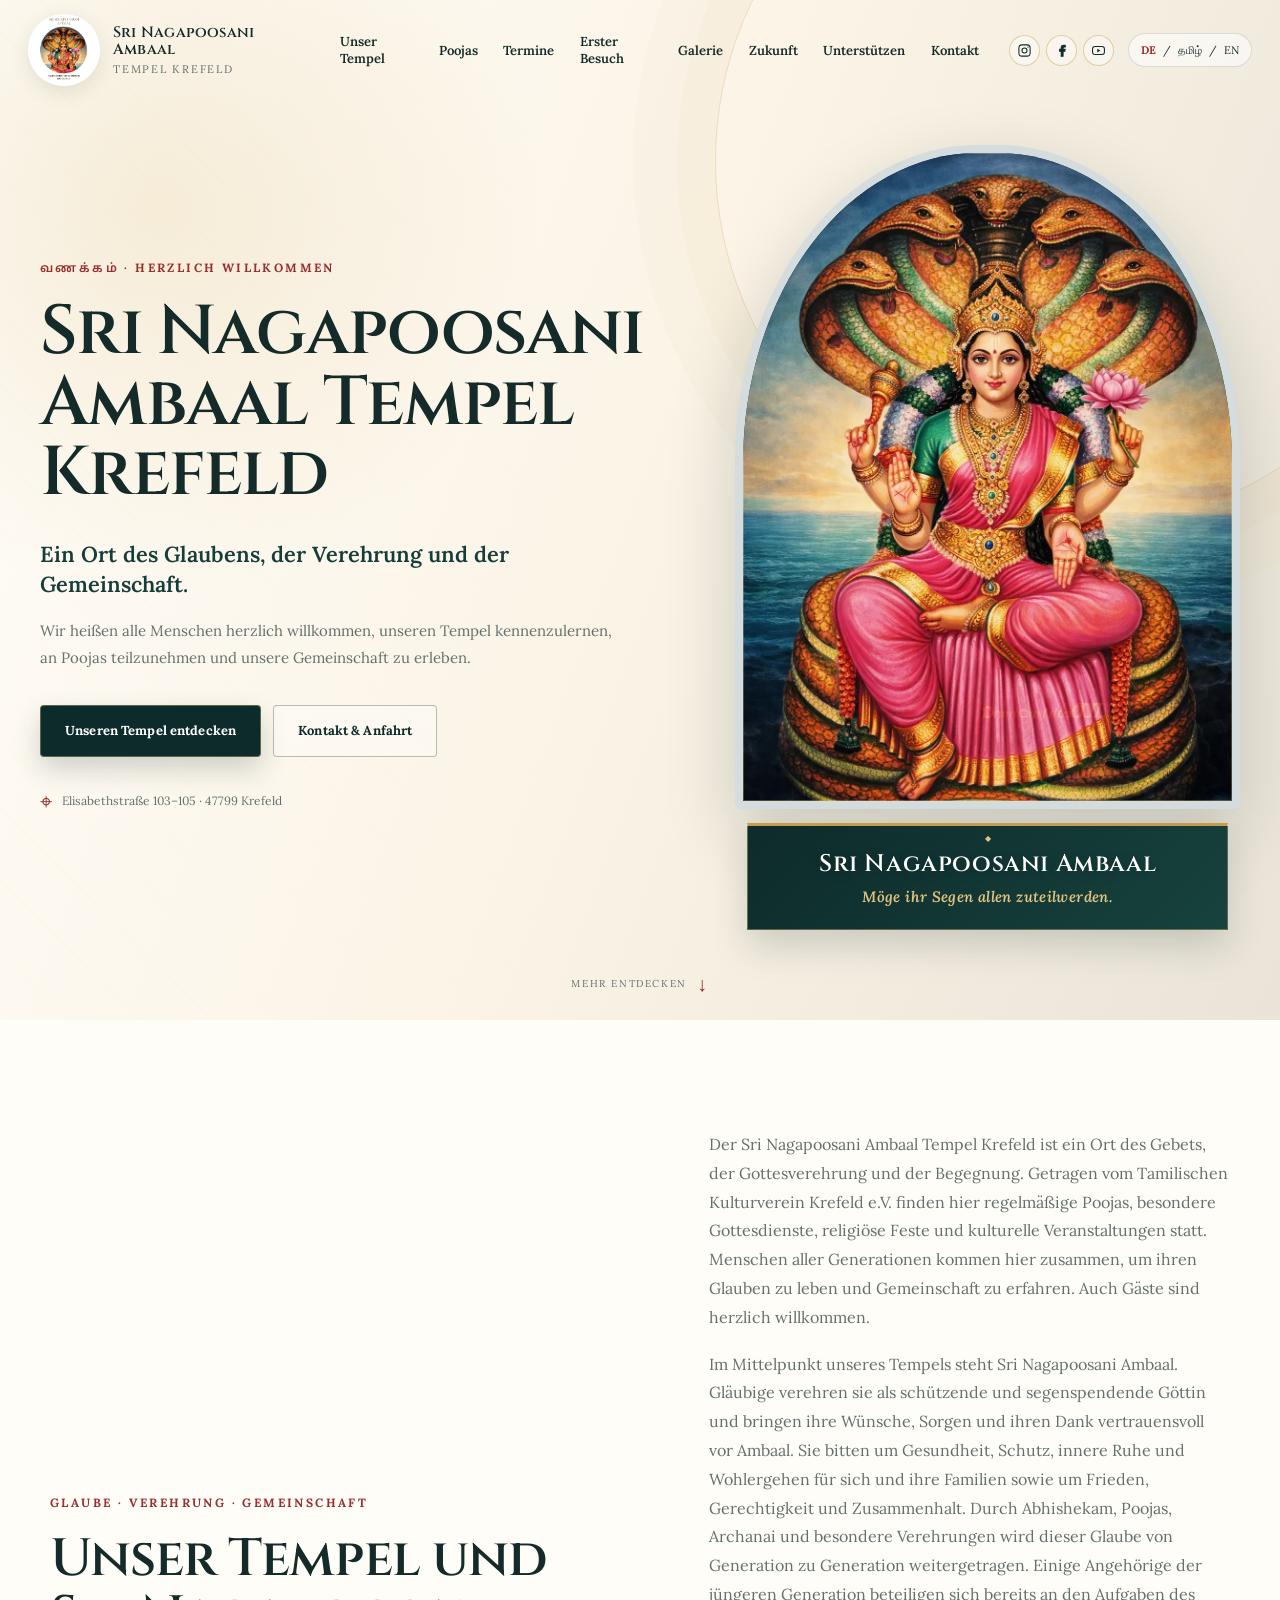
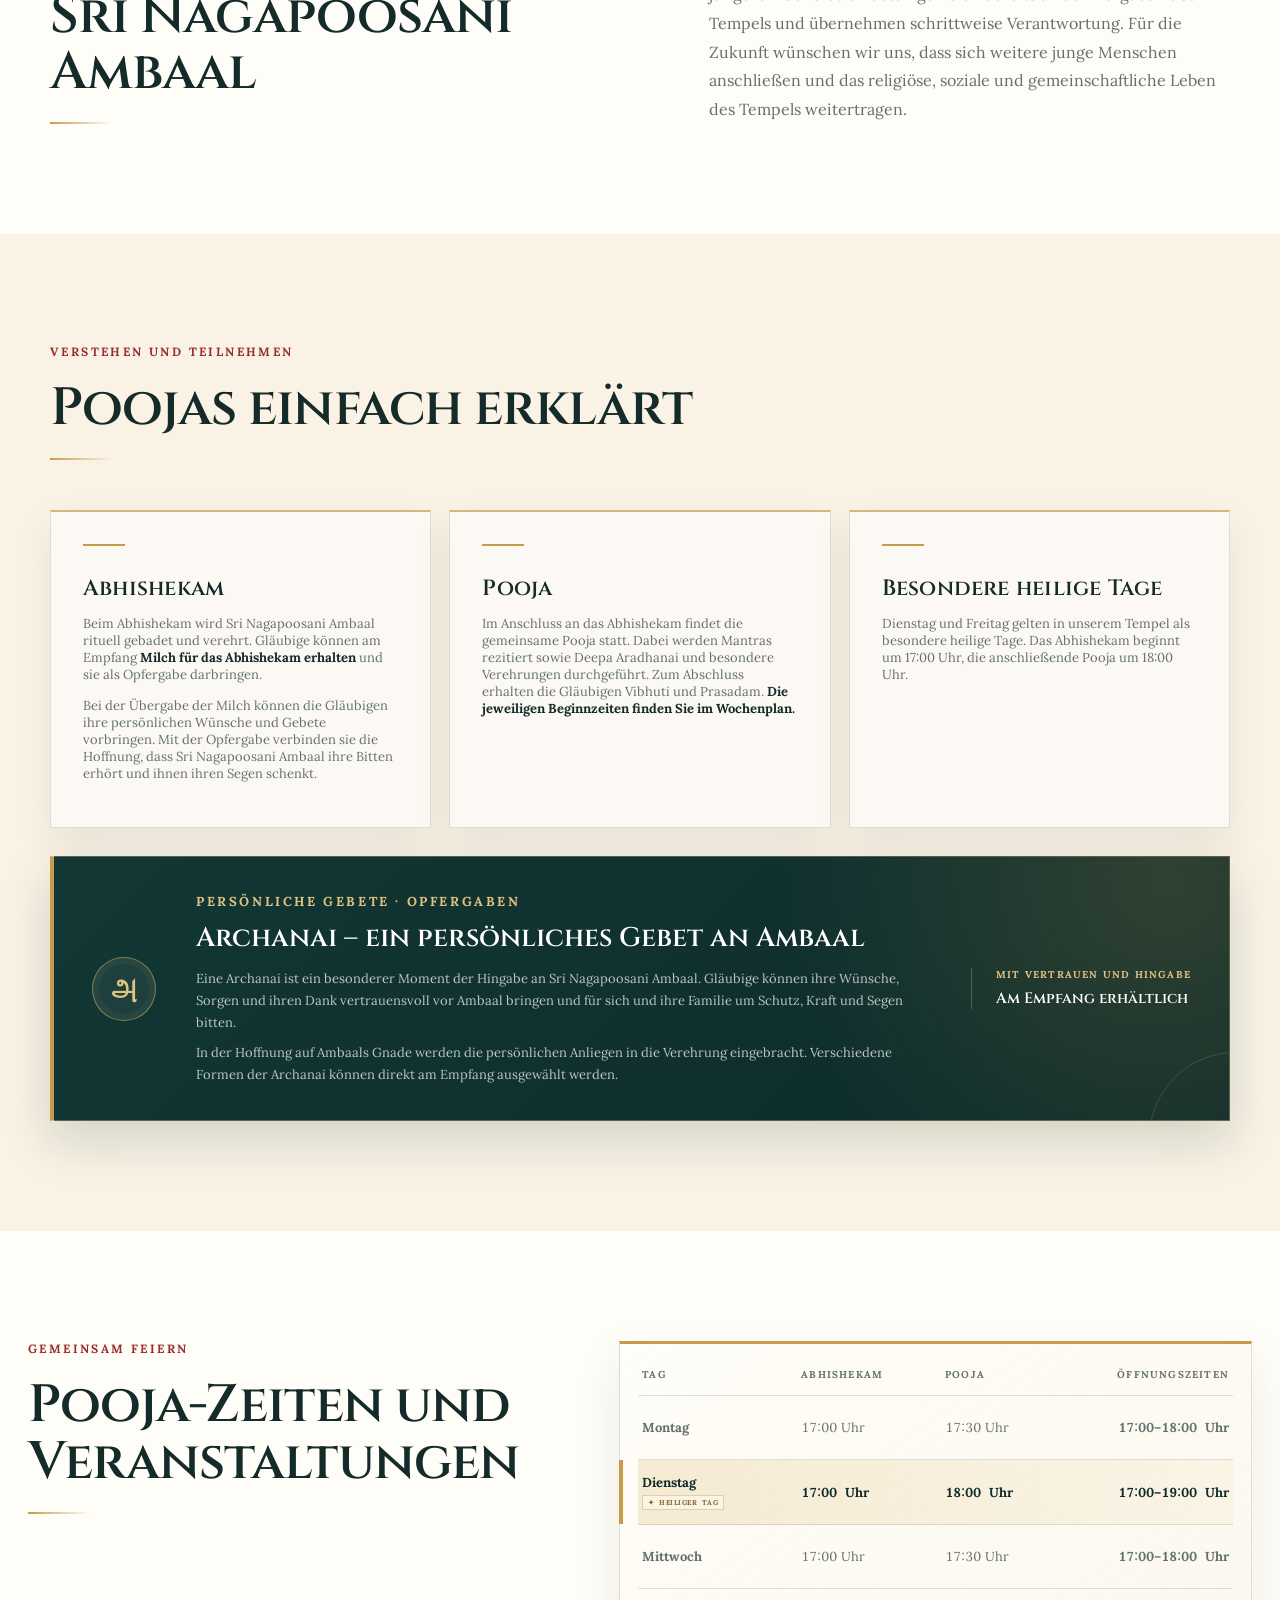
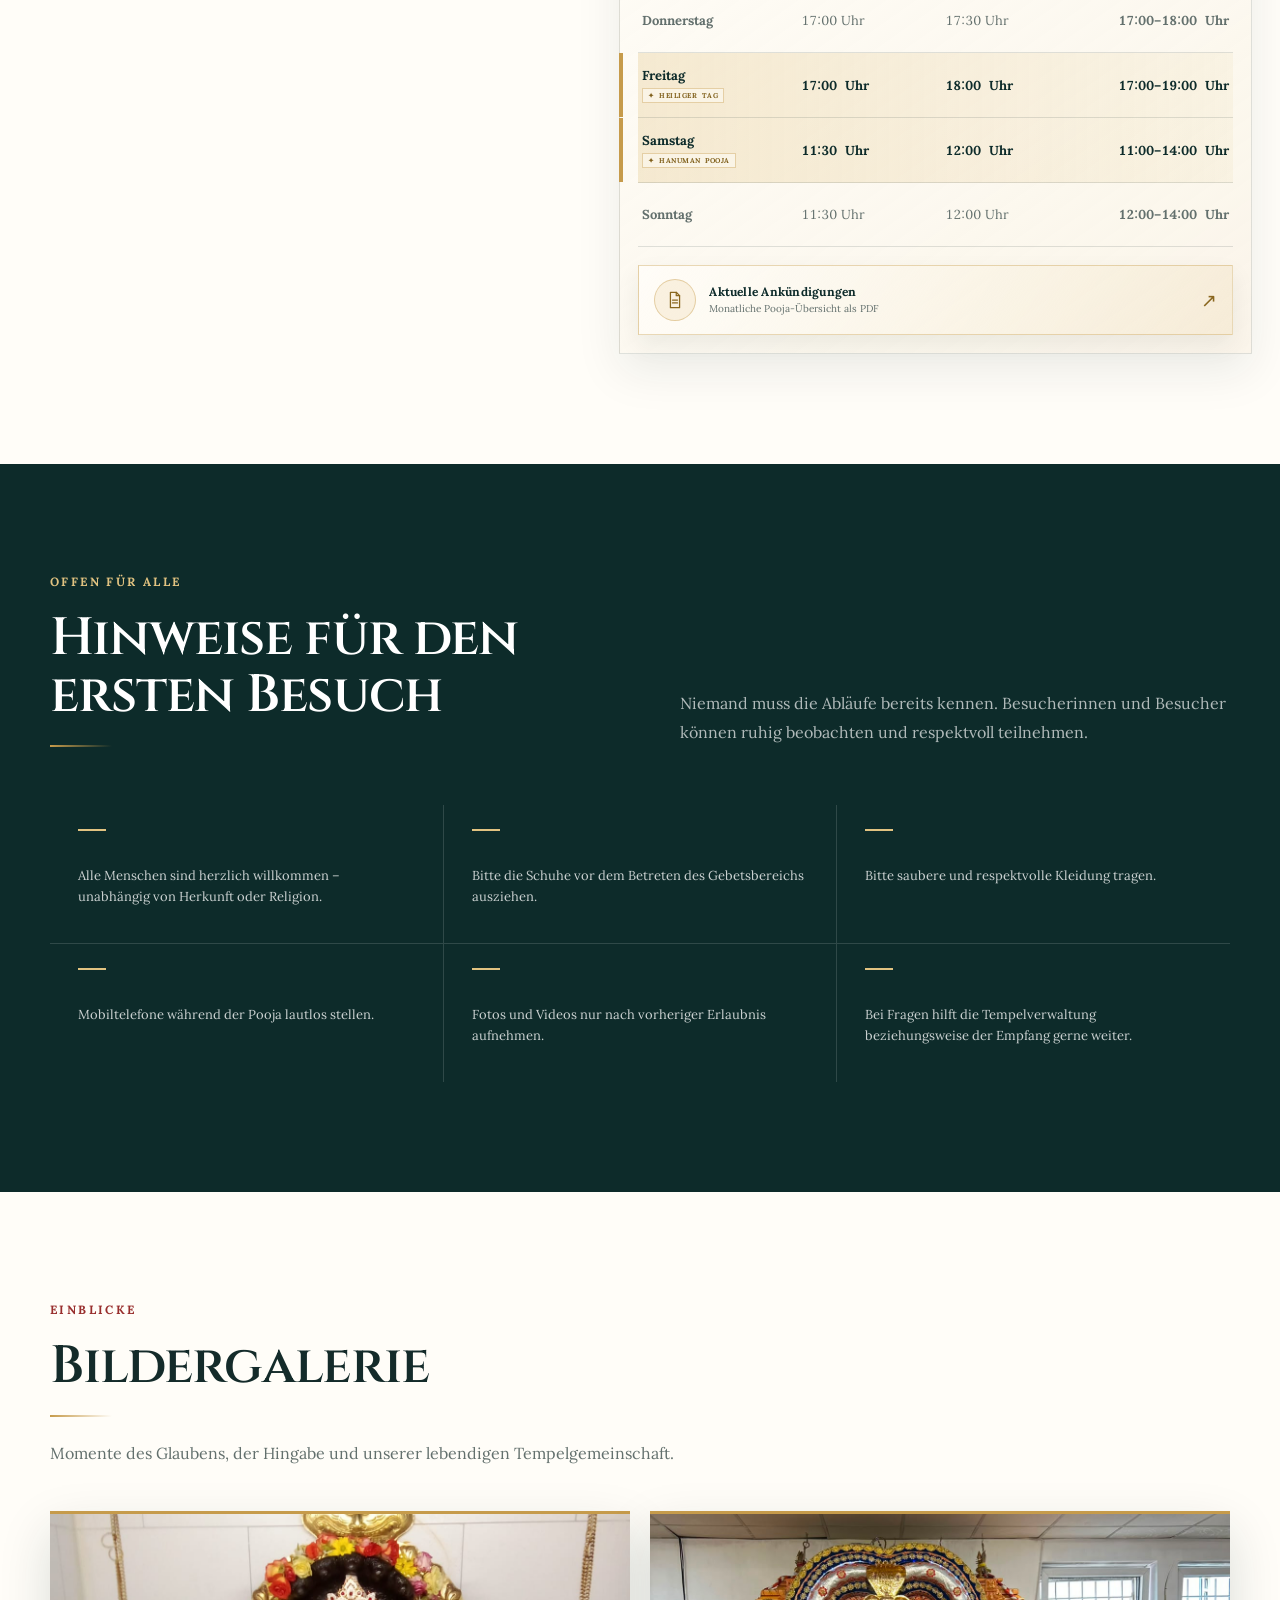
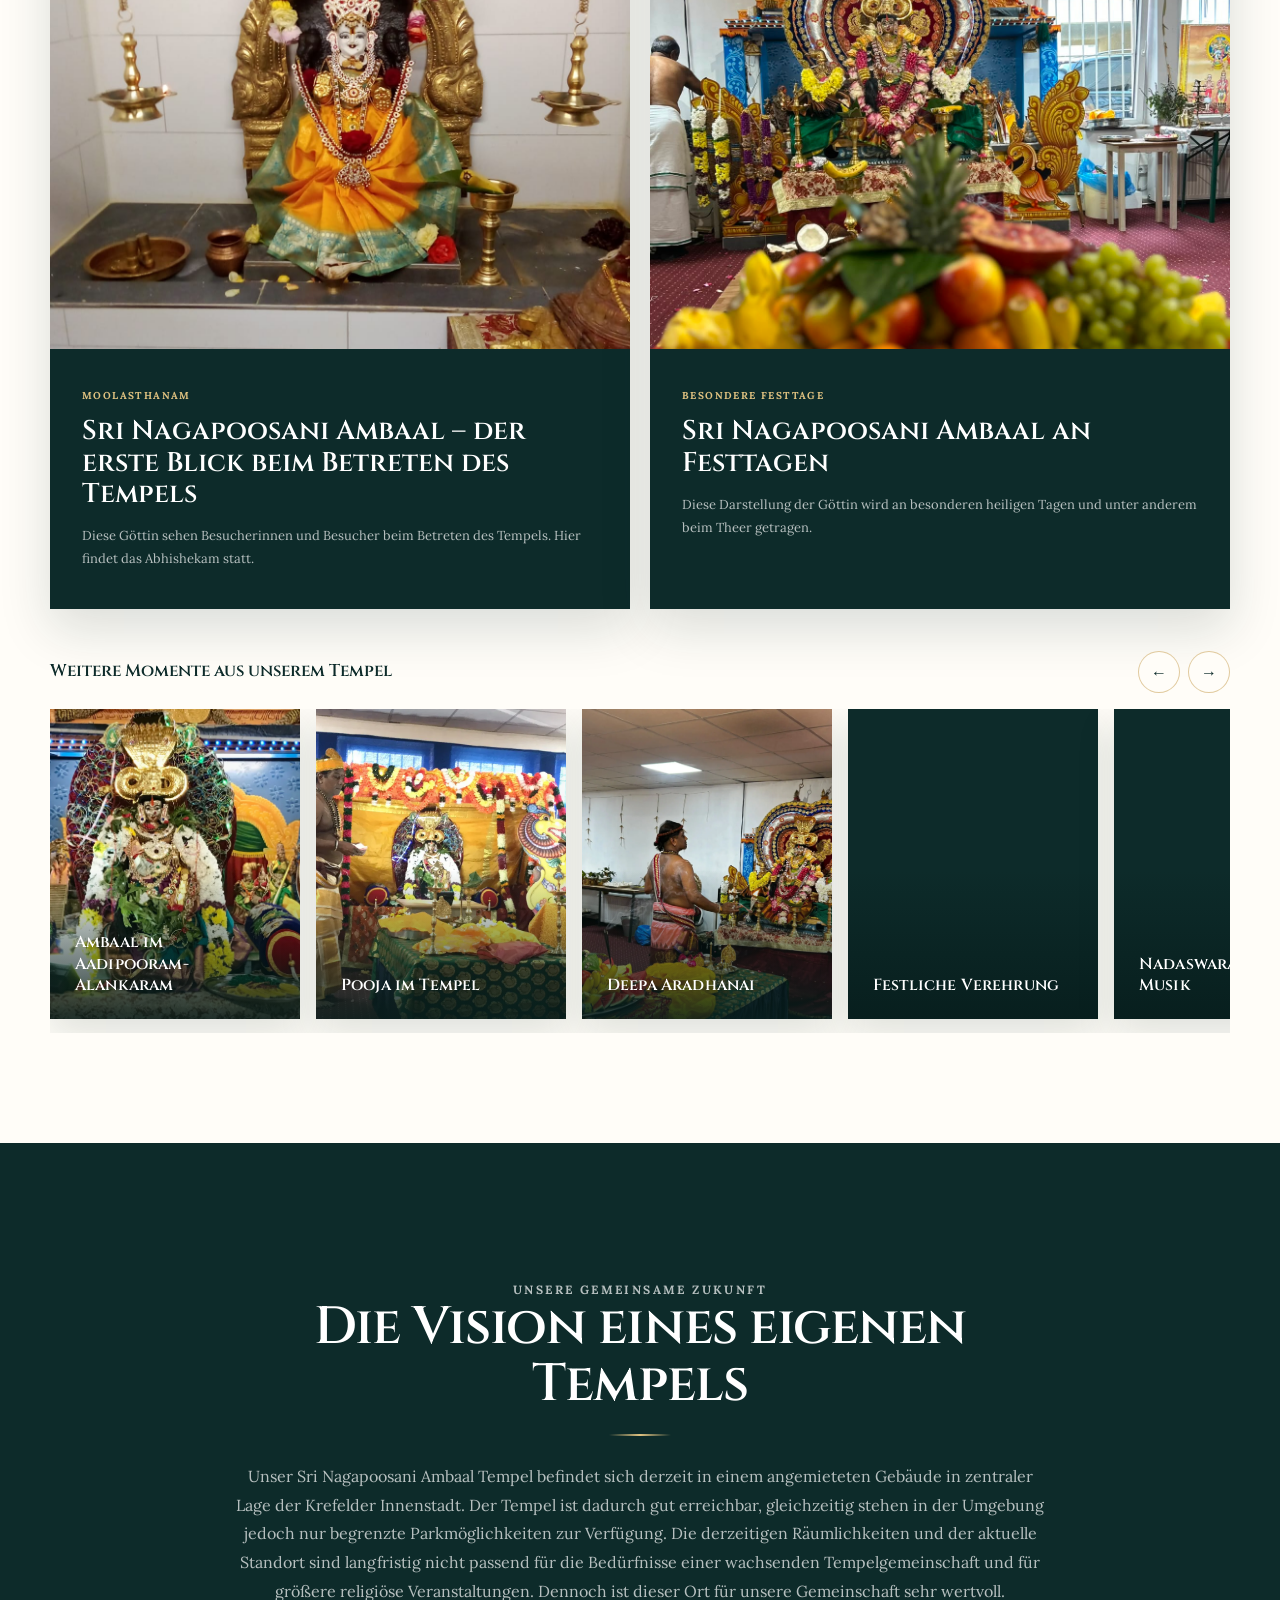
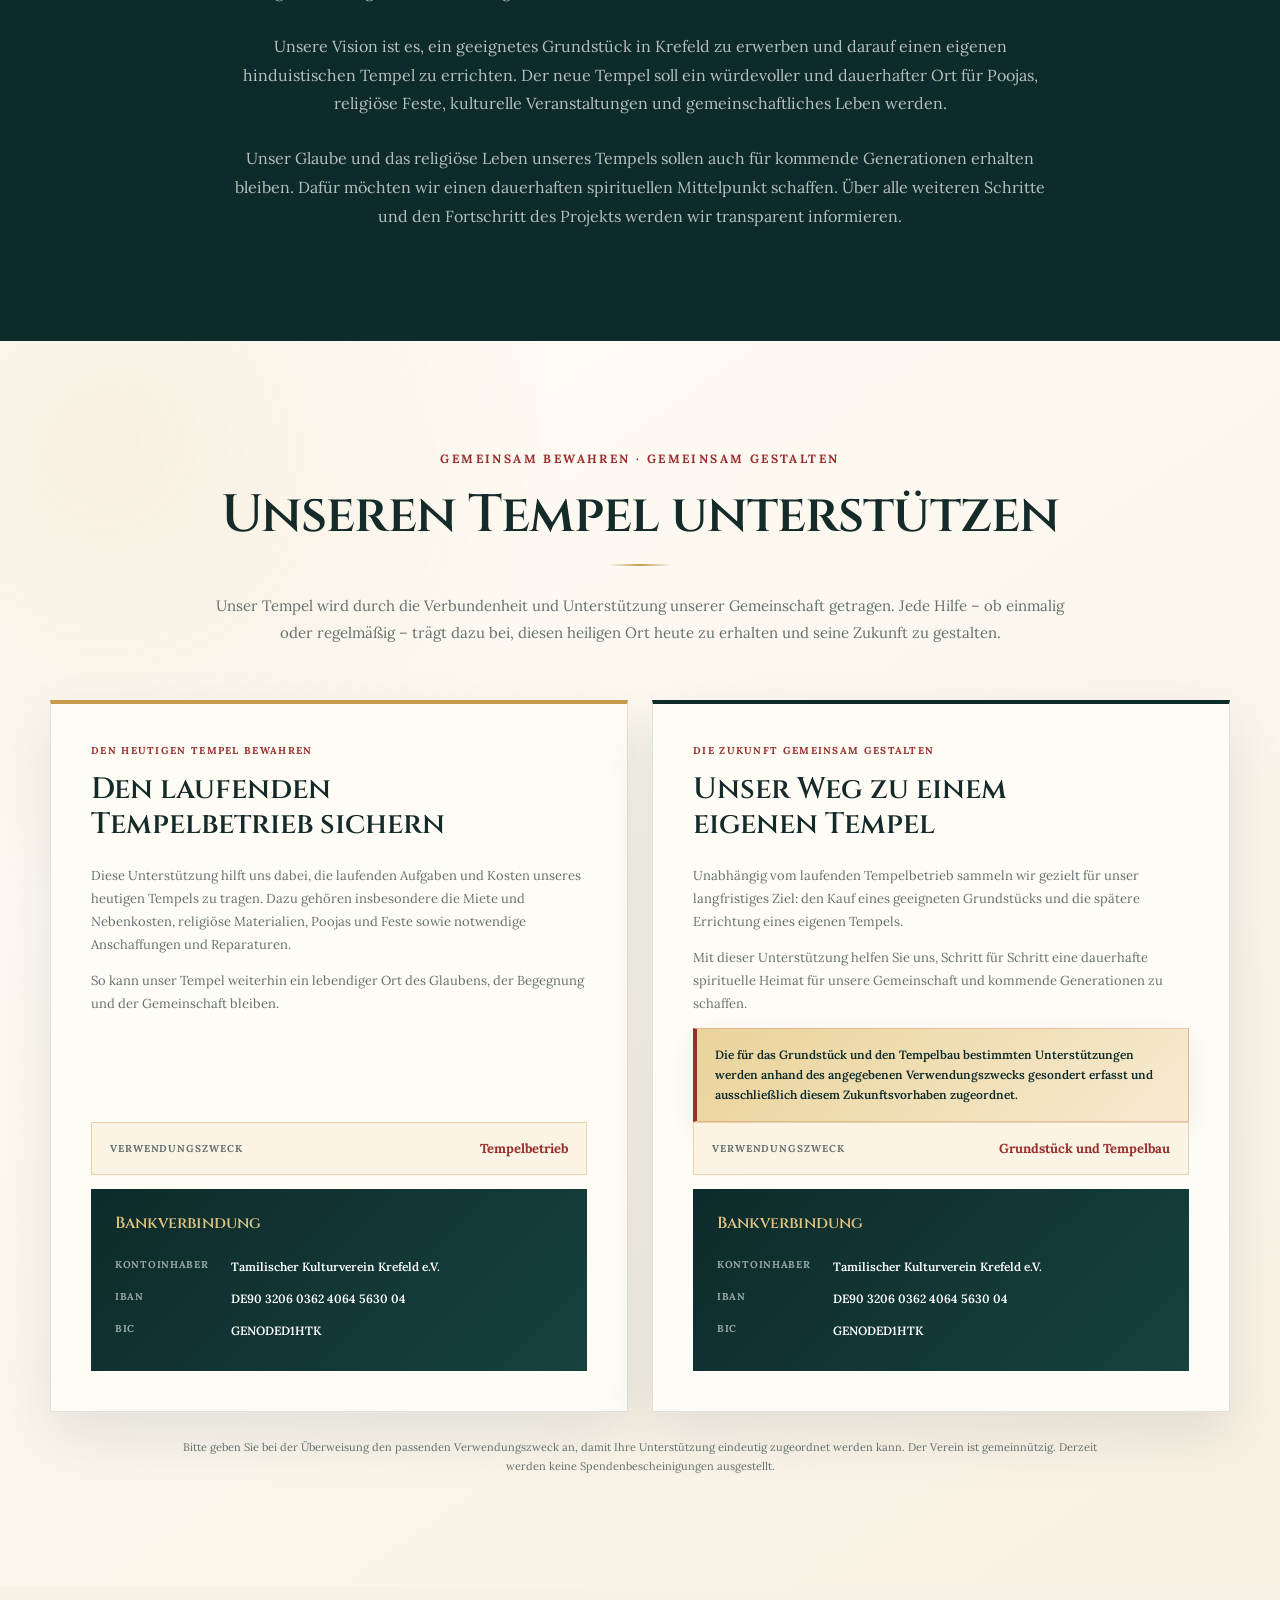
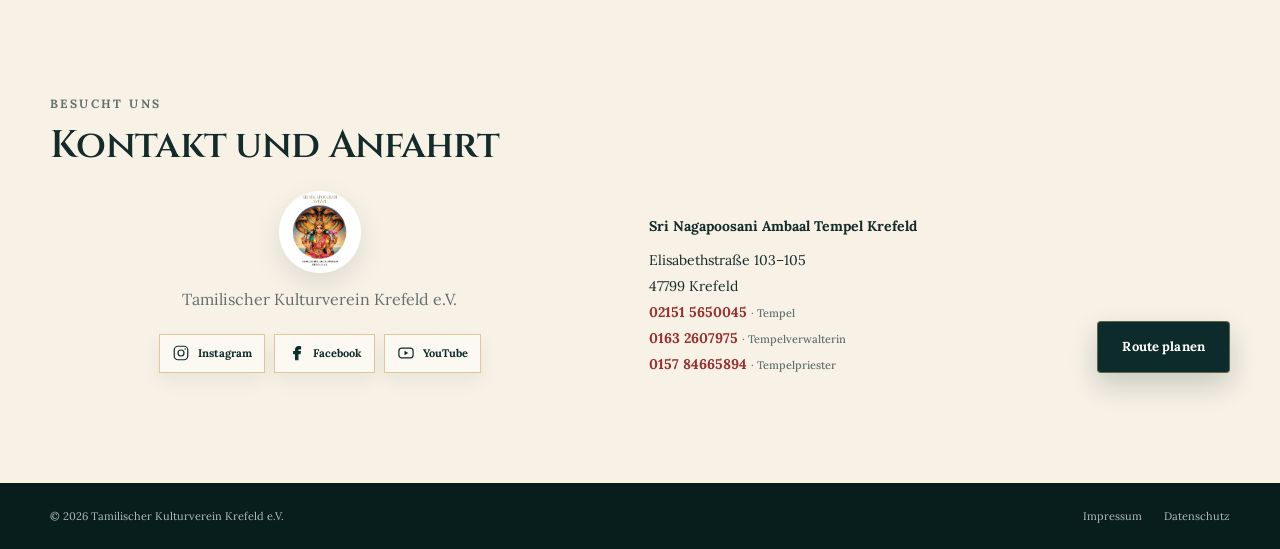
==== index.html @ b8692fda "Script-Version für Abschlussstand aktualisieren" ====
<!doctype html>
<html lang="de">
  <head>
    <meta charset="UTF-8" />
    <meta name="viewport" content="width=device-width, initial-scale=1.0" />
    <meta name="description" content="Sri Nagapoosani Ambaal Tempel Krefeld – ein Ort des Glaubens, der Verehrung und der Gemeinschaft." />
    <meta name="theme-color" content="#102f2e" />
    <title>Sri Nagapoosani Ambaal Tempel Krefeld</title>
    <meta name="robots" content="index, follow, max-image-preview:large" />
    <link rel="canonical" href="https://nagapoosani-kovil-krefeld.github.io/" />
    <meta property="og:type" content="website" />
    <meta property="og:site_name" content="Sri Nagapoosani Ambaal Tempel Krefeld" />
    <meta property="og:title" content="Sri Nagapoosani Ambaal Tempel Krefeld" />
    <meta property="og:description" content="Sri Nagapoosani Ambaal Tempel Krefeld – ein Ort des Glaubens, der Verehrung und der Gemeinschaft." />
    <meta property="og:url" content="https://nagapoosani-kovil-krefeld.github.io/" />
    <meta property="og:image" content="https://nagapoosani-kovil-krefeld.github.io/assets/sri-nagapoosani-ambaal.webp" />
    <meta property="og:image:alt" content="Sri Nagapoosani Ambaal im Tempel Krefeld" />
    <meta property="og:locale" content="de_DE" />
    <meta property="og:locale:alternate" content="ta_LK" />
    <meta property="og:locale:alternate" content="en_GB" />
    <meta name="twitter:card" content="summary_large_image" />
    <meta name="twitter:title" content="Sri Nagapoosani Ambaal Tempel Krefeld" />
    <meta name="twitter:description" content="Ein Ort des Glaubens, der Verehrung und der Gemeinschaft in Krefeld." />
    <meta name="twitter:image" content="https://nagapoosani-kovil-krefeld.github.io/assets/sri-nagapoosani-ambaal.webp" />
    <script type="application/ld+json">
    {
      "@context": "https://schema.org",
      "@type": "HinduTemple",
      "name": "Sri Nagapoosani Ambaal Tempel Krefeld",
      "url": "https://nagapoosani-kovil-krefeld.github.io/",
      "image": "https://nagapoosani-kovil-krefeld.github.io/assets/sri-nagapoosani-ambaal.webp",
      "telephone": "+49 2151 5650045",
      "address": {
        "@type": "PostalAddress",
        "streetAddress": "Elisabethstraße 103–105",
        "postalCode": "47799",
        "addressLocality": "Krefeld",
        "addressCountry": "DE"
      },
      "sameAs": [
        "https://www.instagram.com/srinagapoosaniambaal_krefeld/",
        "https://www.facebook.com/tempelkrefeld/",
        "https://www.youtube.com/@SriNagapoosaniAmmanTempelKrefe"
      ],
      "parentOrganization": {
        "@type": "Organization",
        "name": "Tamilischer Kulturverein Krefeld e.V."
      }
    }
    </script>
    <link rel="stylesheet" href="styles.css?v=20260821-8" />
    <script src="script.js?v=20260822-1" defer></script>
    <style>
      .schedule-lang { display: none; }
      html:not([data-language]) .schedule-lang-de,
      html[data-language="de"] .schedule-lang-de,
      html[data-language="ta"] .schedule-lang-ta,
      html[data-language="en"] .schedule-lang-en { display: inline; }
      html[lang="ta"] .schedule-row.holy-day:not(.aanjaneyar-day) strong::after { content: "✦ விசேட வழிபாட்டு நாள்"; }
      .schedule-row.holy-day.aanjaneyar-day strong::after { content: "✦ Hanuman Pooja"; }
      html[lang="ta"] .schedule-row.holy-day.aanjaneyar-day strong::after { content: "✦ ஆஞ்சநேயர் பூஜை"; }
      html[lang="en"] .schedule-row.holy-day.aanjaneyar-day strong::after { content: "✦ Hanuman Pooja"; }
    </style>
  </head>
  <body>
    <a class="skip-link" href="#main-content">Zum Inhalt springen</a>

    <header class="site-header" data-header>
      <div class="header-inner">
        <a class="brand" href="#start" aria-label="Zur Startseite">
          <img src="assets/logo.webp" alt="Logo des Sri Nagapoosani Ambaal Tempels Krefeld" />
          <span class="brand-name">
            <strong>Sri Nagapoosani Ambaal</strong>
            <small>Tempel Krefeld</small>
          </span>
        </a>

        <nav class="desktop-nav" aria-label="Hauptnavigation">
          <a href="#kovil">Unser Tempel</a>
          <a href="#poojas">Poojas</a>
          <a href="#termine">Termine</a>
          <a href="#besuch">Erster Besuch</a>
          <a href="#galerie">Galerie</a>
          <a href="#zukunft">Zukunft</a>
          <a href="#unterstuetzen">Unterstützen</a>
          <a href="#kontakt">Kontakt</a>
        </nav>

        <div class="header-actions">
          <nav class="header-socials" aria-label="Soziale Medien im Kopfbereich">
            <a href="https://www.instagram.com/srinagapoosaniambaal_krefeld/" target="_blank" rel="noreferrer" aria-label="Instagram öffnen">
              <svg viewBox="0 0 24 24" aria-hidden="true"><rect x="3" y="3" width="18" height="18" rx="5"></rect><circle cx="12" cy="12" r="4"></circle><circle class="social-dot" cx="17.5" cy="6.5" r="1"></circle></svg>
            </a>
            <a href="https://www.facebook.com/tempelkrefeld/" target="_blank" rel="noreferrer" aria-label="Facebook öffnen">
              <svg viewBox="0 0 24 24" aria-hidden="true"><path d="M14.5 21v-8h2.8l.5-3h-3.3V8.1c0-.9.3-1.6 1.7-1.6H18V3.8c-.8-.1-1.6-.2-2.4-.2-2.5 0-4.1 1.5-4.1 4.3V10H9v3h2.5v8z"></path></svg>
            </a>
            <a href="https://www.youtube.com/@SriNagapoosaniAmmanTempelKrefe" target="_blank" rel="noreferrer" aria-label="YouTube öffnen">
              <svg viewBox="0 0 24 24" aria-hidden="true"><rect x="2.5" y="5.5" width="19" height="13" rx="4"></rect><path class="social-play" d="M10 9l5 3-5 3z"></path></svg>
            </a>
          </nav>
          <div class="language-switcher" aria-label="Sprachauswahl">
            <button class="language active" type="button" aria-pressed="true" data-language="de">DE</button>
            <span aria-hidden="true">/</span>
            <button class="language" type="button" aria-pressed="false" data-language="ta">தமிழ்</button>
            <span aria-hidden="true">/</span>
            <button class="language" type="button" aria-pressed="false" data-language="en">EN</button>
          </div>
          <button class="menu-button" type="button" aria-label="Menü öffnen" aria-expanded="false" aria-controls="mobile-menu" data-menu-button>
            <span></span><span></span><span></span>
          </button>
        </div>
      </div>

      <nav class="mobile-menu" id="mobile-menu" aria-label="Mobile Navigation" data-mobile-menu>
        <a href="#kovil">Unser Tempel</a>
        <a href="#poojas">Poojas</a>
        <a href="#termine">Termine</a>
        <a href="#besuch">Erster Besuch</a>
        <a href="#galerie">Galerie</a>
        <a href="#zukunft">Zukunft</a>
        <a href="#unterstuetzen">Unterstützen</a>
        <a href="#kontakt">Kontakt</a>
        <div class="mobile-social-links" aria-label="Soziale Medien">
          <a href="https://www.instagram.com/srinagapoosaniambaal_krefeld/" target="_blank" rel="noreferrer">Instagram</a>
          <a href="https://www.facebook.com/tempelkrefeld/" target="_blank" rel="noreferrer">Facebook</a>
          <a href="https://www.youtube.com/@SriNagapoosaniAmmanTempelKrefe" target="_blank" rel="noreferrer">YouTube</a>
        </div>
      </nav>
    </header>

    <main id="main-content">
      <section class="hero" id="start">
        <div class="hero-pattern" aria-hidden="true"></div>
        <div class="hero-content">
          <div class="hero-copy">
            <p class="eyebrow">வணக்கம் · Herzlich willkommen</p>
            <h1>Sri Nagapoosani Ambaal Tempel Krefeld</h1>
            <p class="hero-lead">Ein Ort des Glaubens, der Verehrung und der Gemeinschaft.</p>
            <p class="hero-detail">Wir heißen alle Menschen herzlich willkommen, unseren Tempel kennenzulernen, an Poojas teilzunehmen und unsere Gemeinschaft zu erleben.</p>
            <div class="hero-buttons">
              <a class="button button-primary" href="#kovil">Unseren Tempel entdecken</a>
              <a class="button button-secondary" href="#kontakt">Kontakt &amp; Anfahrt</a>
            </div>
            <div class="hero-address"><span class="address-mark" aria-hidden="true">⌖</span><span>Elisabethstraße 103–105 · 47799 Krefeld</span></div>
          </div>

          <div class="hero-visual" aria-label="Darstellung von Sri Nagapoosani Ambaal">
            <div class="image-frame">
              <img src="assets/sri-nagapoosani-ambaal.webp" alt="Sri Nagapoosani Ambaal mit der schützenden Nagagestalt" />
            </div>
            <div class="image-caption">
              <span>Sri Nagapoosani Ambaal</span>
              <small>Möge ihr Segen allen zuteilwerden.</small>
            </div>
          </div>
        </div>
        <a class="scroll-cue" href="#kovil" aria-label="Zum nächsten Abschnitt"><span>Mehr entdecken</span><b aria-hidden="true">↓</b></a>
      </section>

      <section class="intro-section section" id="kovil">
        <div class="section-inner split">
          <div><p class="section-kicker">Glaube · Verehrung · Gemeinschaft</p><h2>Unser Tempel und Sri Nagapoosani Ambaal</h2></div>
          <div class="section-intro">
            <p>Der Sri Nagapoosani Ambaal Tempel Krefeld ist ein Ort des Gebets, der Gottesverehrung und der Begegnung. Getragen vom Tamilischen Kulturverein Krefeld e.V. finden hier regelmäßige Poojas, besondere Gottesdienste, religiöse Feste und kulturelle Veranstaltungen statt. Menschen aller Generationen kommen hier zusammen, um ihren Glauben zu leben und Gemeinschaft zu erfahren. Auch Gäste sind herzlich willkommen.</p>
            <p>Im Mittelpunkt unseres Tempels steht Sri Nagapoosani Ambaal. Gläubige verehren sie als schützende und segenspendende Göttin und bringen ihre Wünsche, Sorgen und ihren Dank vertrauensvoll vor Ambaal. Sie bitten um Gesundheit, Schutz, innere Ruhe und Wohlergehen für sich und ihre Familien sowie um Frieden, Gerechtigkeit und Zusammenhalt. Durch Abhishekam, Poojas, Archanai und besondere Verehrungen wird dieser Glaube von Generation zu Generation weitergetragen. Einige Angehörige der jüngeren Generation beteiligen sich bereits an den Aufgaben des Tempels und übernehmen schrittweise Verantwortung. Für die Zukunft wünschen wir uns, dass sich weitere junge Menschen anschließen und das religiöse, soziale und gemeinschaftliche Leben des Tempels weitertragen.</p>
          </div>
        </div>
      </section>

      <section class="section section-soft" id="poojas">
        <div class="section-inner">
          <p class="section-kicker">Verstehen und teilnehmen</p>
          <h2>Poojas einfach erklärt</h2>
          <div class="placeholder-grid three">
            <article>
              <span class="pooja-accent" aria-hidden="true"></span>
              <h3>Abhishekam</h3>
              <p>Beim Abhishekam wird Sri Nagapoosani Ambaal rituell gebadet und verehrt. Gläubige können am Empfang <strong>Milch für das Abhishekam erhalten</strong> und sie als Opfergabe darbringen.</p>
              <p>Bei der Übergabe der Milch können die Gläubigen ihre persönlichen Wünsche und Gebete vorbringen. Mit der Opfergabe verbinden sie die Hoffnung, dass Sri Nagapoosani Ambaal ihre Bitten erhört und ihnen ihren Segen schenkt.</p>
            </article>
            <article>
              <span class="pooja-accent" aria-hidden="true"></span>
              <h3>Pooja</h3>
              <p>Im Anschluss an das Abhishekam findet die gemeinsame Pooja statt. Dabei werden Mantras rezitiert sowie Deepa Aradhanai und besondere Verehrungen durchgeführt. Zum Abschluss erhalten die Gläubigen Vibhuti und Prasadam. <strong>Die jeweiligen Beginnzeiten finden Sie im Wochenplan.</strong><span aria-hidden="true">​</span></p>
            </article>
            <article>
              <span class="pooja-accent" aria-hidden="true"></span>
              <h3>Besondere heilige Tage</h3>
              <p>Dienstag und Freitag gelten in unserem Tempel als besondere heilige Tage. Das Abhishekam beginnt um 17:00 Uhr, die anschließende Pooja um 18:00 Uhr.</p>
            </article>
          </div>

          <aside class="offering-feature" aria-label="Archanai – ein persönliches Gebet an Ambaal">
            <div class="offering-symbol" aria-hidden="true"><span>அ</span></div>
            <div class="offering-copy">
              <p class="section-kicker">Persönliche Gebete · Opfergaben</p>
              <h3>Archanai – ein persönliches Gebet an Ambaal</h3>
              <p>Eine Archanai ist ein besonderer Moment der Hingabe an Sri Nagapoosani Ambaal. Gläubige können ihre Wünsche, Sorgen und ihren Dank vertrauensvoll vor Ambaal bringen und für sich und ihre Familie um Schutz, Kraft und Segen bitten.</p>
              <p>In der Hoffnung auf Ambaals Gnade werden die persönlichen Anliegen in die Verehrung eingebracht. Verschiedene Formen der Archanai können direkt am Empfang ausgewählt werden.</p>
            </div>
            <div class="offering-status">
              <span>Mit Vertrauen und Hingabe</span>
              <strong>Am Empfang erhältlich</strong>
            </div>
          </aside>
        </div>
      </section>

      <section class="section" id="termine">
        <div class="section-inner split">
          <div><p class="section-kicker">Gemeinsam feiern</p><h2>Pooja-Zeiten und Veranstaltungen</h2></div>
          <div class="schedule-panel" aria-label="Regelmäßiger Wochenplan">
            <div class="schedule-heading"><span>Tag</span><span>Abhishekam</span><span>Pooja</span><span>Öffnungszeiten</span></div>
            <div class="schedule-row"><strong><span class="schedule-lang schedule-lang-de">Montag</span><span class="schedule-lang schedule-lang-ta">திங்கட்கிழமை</span><span class="schedule-lang schedule-lang-en">Monday</span></strong><span><span class="schedule-lang schedule-lang-de">17:00 Uhr</span><span class="schedule-lang schedule-lang-ta">17:00 மணி</span><span class="schedule-lang schedule-lang-en">5:00 PM</span></span><span><span class="schedule-lang schedule-lang-de">17:30 Uhr</span><span class="schedule-lang schedule-lang-ta">17:30 மணி</span><span class="schedule-lang schedule-lang-en">5:30 PM</span></span><span class="schedule-opening-hours"><span class="schedule-lang schedule-lang-de">17:00–18:00 Uhr</span><span class="schedule-lang schedule-lang-ta">17:00–18:00 மணி</span><span class="schedule-lang schedule-lang-en">5:00–6:00 PM</span></span></div>
            <div class="schedule-row holy-day"><strong><span class="schedule-lang schedule-lang-de">Dienstag</span><span class="schedule-lang schedule-lang-ta">செவ்வாய்க்கிழமை</span><span class="schedule-lang schedule-lang-en">Tuesday</span></strong><span><span class="schedule-lang schedule-lang-de">17:00 Uhr</span><span class="schedule-lang schedule-lang-ta">17:00 மணி</span><span class="schedule-lang schedule-lang-en">5:00 PM</span></span><span><span class="schedule-lang schedule-lang-de">18:00 Uhr</span><span class="schedule-lang schedule-lang-ta">18:00 மணி</span><span class="schedule-lang schedule-lang-en">6:00 PM</span></span><span class="schedule-opening-hours"><span class="schedule-lang schedule-lang-de">17:00–19:00 Uhr</span><span class="schedule-lang schedule-lang-ta">17:00–19:00 மணி</span><span class="schedule-lang schedule-lang-en">5:00–7:00 PM</span></span></div>
            <div class="schedule-row"><strong><span class="schedule-lang schedule-lang-de">Mittwoch</span><span class="schedule-lang schedule-lang-ta">புதன்கிழமை</span><span class="schedule-lang schedule-lang-en">Wednesday</span></strong><span><span class="schedule-lang schedule-lang-de">17:00 Uhr</span><span class="schedule-lang schedule-lang-ta">17:00 மணி</span><span class="schedule-lang schedule-lang-en">5:00 PM</span></span><span><span class="schedule-lang schedule-lang-de">17:30 Uhr</span><span class="schedule-lang schedule-lang-ta">17:30 மணி</span><span class="schedule-lang schedule-lang-en">5:30 PM</span></span><span class="schedule-opening-hours"><span class="schedule-lang schedule-lang-de">17:00–18:00 Uhr</span><span class="schedule-lang schedule-lang-ta">17:00–18:00 மணி</span><span class="schedule-lang schedule-lang-en">5:00–6:00 PM</span></span></div>
            <div class="schedule-row"><strong><span class="schedule-lang schedule-lang-de">Donnerstag</span><span class="schedule-lang schedule-lang-ta">வியாழக்கிழமை</span><span class="schedule-lang schedule-lang-en">Thursday</span></strong><span><span class="schedule-lang schedule-lang-de">17:00 Uhr</span><span class="schedule-lang schedule-lang-ta">17:00 மணி</span><span class="schedule-lang schedule-lang-en">5:00 PM</span></span><span><span class="schedule-lang schedule-lang-de">17:30 Uhr</span><span class="schedule-lang schedule-lang-ta">17:30 மணி</span><span class="schedule-lang schedule-lang-en">5:30 PM</span></span><span class="schedule-opening-hours"><span class="schedule-lang schedule-lang-de">17:00–18:00 Uhr</span><span class="schedule-lang schedule-lang-ta">17:00–18:00 மணி</span><span class="schedule-lang schedule-lang-en">5:00–6:00 PM</span></span></div>
            <div class="schedule-row holy-day"><strong><span class="schedule-lang schedule-lang-de">Freitag</span><span class="schedule-lang schedule-lang-ta">வெள்ளிக்கிழமை</span><span class="schedule-lang schedule-lang-en">Friday</span></strong><span><span class="schedule-lang schedule-lang-de">17:00 Uhr</span><span class="schedule-lang schedule-lang-ta">17:00 மணி</span><span class="schedule-lang schedule-lang-en">5:00 PM</span></span><span><span class="schedule-lang schedule-lang-de">18:00 Uhr</span><span class="schedule-lang schedule-lang-ta">18:00 மணி</span><span class="schedule-lang schedule-lang-en">6:00 PM</span></span><span class="schedule-opening-hours"><span class="schedule-lang schedule-lang-de">17:00–19:00 Uhr</span><span class="schedule-lang schedule-lang-ta">17:00–19:00 மணி</span><span class="schedule-lang schedule-lang-en">5:00–7:00 PM</span></span></div>
            <div class="schedule-row holy-day aanjaneyar-day"><strong><span class="schedule-lang schedule-lang-de">Samstag</span><span class="schedule-lang schedule-lang-ta">சனிக்கிழமை</span><span class="schedule-lang schedule-lang-en">Saturday</span></strong><span><span class="schedule-lang schedule-lang-de">11:30 Uhr</span><span class="schedule-lang schedule-lang-ta">11:30 மணி</span><span class="schedule-lang schedule-lang-en">11:30 AM</span></span><span><span class="schedule-lang schedule-lang-de">12:00 Uhr</span><span class="schedule-lang schedule-lang-ta">12:00 மணி</span><span class="schedule-lang schedule-lang-en">12:00 PM</span></span><span class="schedule-opening-hours"><span class="schedule-lang schedule-lang-de">11:00–14:00 Uhr</span><span class="schedule-lang schedule-lang-ta">11:00–14:00 மணி</span><span class="schedule-lang schedule-lang-en">11:00 AM–2:00 PM</span></span></div>
            <div class="schedule-row"><strong><span class="schedule-lang schedule-lang-de">Sonntag</span><span class="schedule-lang schedule-lang-ta">ஞாயிற்றுக்கிழமை</span><span class="schedule-lang schedule-lang-en">Sunday</span></strong><span><span class="schedule-lang schedule-lang-de">11:30 Uhr</span><span class="schedule-lang schedule-lang-ta">11:30 மணி</span><span class="schedule-lang schedule-lang-en">11:30 AM</span></span><span><span class="schedule-lang schedule-lang-de">12:00 Uhr</span><span class="schedule-lang schedule-lang-ta">12:00 மணி</span><span class="schedule-lang schedule-lang-en">12:00 PM</span></span><span class="schedule-opening-hours"><span class="schedule-lang schedule-lang-de">12:00–14:00 Uhr</span><span class="schedule-lang schedule-lang-ta">12:00–14:00 மணி</span><span class="schedule-lang schedule-lang-en">12:00–2:00 PM</span></span></div>
            <a class="announcement-card" href="dokumente/aktuelle-pooja-ankuendigung.pdf?v=20260820-1" target="_blank" rel="noreferrer" aria-label="Aktuelle Ankündigungen als PDF öffnen">
              <span class="announcement-icon" aria-hidden="true">
                <svg viewBox="0 0 24 24"><path d="M6.5 2.75h7l4 4v14.5h-11z"></path><path d="M13.5 2.75v4h4"></path><path d="M9 12h6M9 15.5h6"></path></svg>
              </span>
              <span class="announcement-copy"><strong>Aktuelle Ankündigungen</strong><small>Monatliche Pooja-Übersicht als PDF</small></span>
              <span class="announcement-arrow" aria-hidden="true">↗</span>
            </a>
          </div>
        </div>
      </section>

      <section class="section section-dark" id="besuch">
        <div class="section-inner">
          <div class="visit-intro">
            <p class="section-kicker">Offen für alle</p>
            <h2>Hinweise für den ersten Besuch</h2>
            <p>Niemand muss die Abläufe bereits kennen. Besucherinnen und Besucher können ruhig beobachten und respektvoll teilnehmen.</p>
          </div>
          <div class="visit-list">
            <article><p>Alle Menschen sind herzlich willkommen – unabhängig von Herkunft oder Religion.</p></article>
            <article><p>Bitte die Schuhe vor dem Betreten des Gebetsbereichs ausziehen.</p></article>
            <article><p>Bitte saubere und respektvolle Kleidung tragen.</p></article>
            <article><p>Mobiltelefone während der Pooja lautlos stellen.</p></article>
            <article><p>Fotos und Videos nur nach vorheriger Erlaubnis aufnehmen.</p></article>
            <article><p>Bei Fragen hilft die Tempelverwaltung beziehungsweise der Empfang gerne weiter.</p></article>
          </div>
        </div>
      </section>
      <section class="section" id="galerie">
        <div class="section-inner">
          <p class="section-kicker">Einblicke</p><h2>Bildergalerie</h2>
          <p class="gallery-lead">Momente des Glaubens, der Hingabe und unserer lebendigen Tempelgemeinschaft.</p>
          <div class="gallery-grid">
            <figure class="gallery-card">
<img class="moolasthanam-gallery" src="assets/WhatsApp%20Image%202026-08-19%20at%2020.08.27.jpeg?v=20260819-2" alt="Moolasthanam der Sri Nagapoosani Ambaal im Tempel Krefeld" />              <figcaption>
                <span>Moolasthanam</span>
                <h3>Sri Nagapoosani Ambaal – der erste Blick beim Betreten des Tempels</h3>
                <p>Diese Göttin sehen Besucherinnen und Besucher beim Betreten des Tempels. Hier findet das Abhishekam statt.</p>
              </figcaption>
            </figure>
            <figure class="gallery-card">
              <img class="festtage-gallery" src="assets/ambaal-festtage-theer.jpeg?v=20260819-1" alt="Sri Nagapoosani Ambaal während eines besonderen Festtages im Tempel Krefeld" />
              <figcaption>
                <span>Besondere Festtage</span>
                <h3>Sri Nagapoosani Ambaal an Festtagen</h3>
                <p>Diese Darstellung der Göttin wird an besonderen heiligen Tagen und unter anderem beim Theer getragen.</p>
              </figcaption>
            </figure>
          </div>
          <div class="gallery-rail-heading">
            <p>Weitere Momente aus unserem Tempel</p>
            <div class="gallery-rail-controls" aria-label="Bildergalerie steuern">
              <button type="button" data-gallery-prev aria-label="In der Bilderreihe zurück">&#8592;</button>
              <button type="button" data-gallery-next aria-label="In der Bilderreihe weiter">&#8594;</button>
            </div>
          </div>
          <div class="gallery-rail" data-gallery-rail aria-label="Weitere Einblicke aus unserem Tempel" tabindex="0">
            <button class="gallery-slide gallery-slide-wide" type="button" data-gallery-item aria-label="Ambaal im Aadipooram-Alankaram groß öffnen">
              <img src="assets/galerie-ambaal-festschmuck.webp" alt="Sri Nagapoosani Ambaal im Aadipooram-Alankaram im Tempel Krefeld" loading="lazy" decoding="async" />
              <span>Ambaal im Aadipooram-Alankaram</span>
            </button>
            <button class="gallery-slide" type="button" data-gallery-item aria-label="Pooja im Tempel groß öffnen">
              <img src="assets/galerie-pooja-zeremonie.webp" alt="Tempelpriester während einer Pooja vor Sri Nagapoosani Ambaal" loading="lazy" decoding="async" />
              <span>Pooja im Tempel</span>
            </button>
            <button class="gallery-slide" type="button" data-gallery-item aria-label="Deepa Aradhanai groß öffnen">
              <img src="assets/galerie-deepa-aradhanai.webp" alt="Tempelpriester bei der Deepa Aradhanai vor Sri Nagapoosani Ambaal" loading="lazy" decoding="async" />
              <span>Deepa Aradhanai</span>
            </button>
            <button class="gallery-slide gallery-slide-wide" type="button" data-gallery-item aria-label="Festliche Verehrung groß öffnen">
              <img src="assets/galerie-festliche-verehrung.webp" alt="Zwei Tempelpriester während der festlichen Verehrung von Sri Nagapoosani Ambaal" loading="lazy" decoding="async" />
              <span>Festliche Verehrung</span>
            </button>
            <button class="gallery-slide" type="button" data-gallery-item aria-label="Nadaswaram · Thavil Musik groß öffnen">
              <img src="assets/galerie-tempelmusik.webp" alt="Musiker mit Nadaswaram und Thavil im Tempel Krefeld" loading="lazy" decoding="async" />
              <span>Nadaswaram · Thavil Musik</span>
            </button>
            <button class="gallery-slide" type="button" data-gallery-item aria-label="Gemeinschaft am Festtag groß öffnen">
              <img src="assets/galerie-gemeinschaft-festtag.webp" alt="Tempelgemeinschaft während eines besonderen Festtages" loading="lazy" decoding="async" />
              <span>Gemeinschaft am Festtag</span>
            </button>
            <button class="gallery-slide" type="button" data-gallery-item aria-label="Sri Nagapoosani Ambaal im Moolasthanam groß öffnen">
  <img src="assets/moolasthanam-ambaal.jpeg?v=20260819-2" alt="Sri Nagapoosani Ambaal im Moolasthanam des Tempels Krefeld" loading="lazy" decoding="async" />
  <span>Sri Nagapoosani Ambaal im Moolasthanam</span>
</button>
            <button class="gallery-slide" type="button" data-gallery-item aria-label="Festlich geschmückte Ambaal groß öffnen">
              <small>Varalakshmi Pooja 2026</small>
              <img src="assets/varalakshmi-2026-img_1471.webp" alt="Sri Nagapoosani Ambaal festlich geschmückt zur Varalakshmi Pooja 2026" loading="lazy" decoding="async" />
              <span>Festlich geschmückte Ambaal</span>
            </button>
            <button class="gallery-slide" type="button" data-gallery-item aria-label="Ambaal im Varalakshmi-Alankaram groß öffnen">
              <small>Varalakshmi Pooja 2026</small>
              <img src="assets/varalakshmi-2026-img_4662.webp" alt="Sri Nagapoosani Ambaal im Varalakshmi-Alankaram im Tempel Krefeld" loading="lazy" decoding="async" />
              <span>Ambaal im Varalakshmi-Alankaram</span>
            </button>
            <button class="gallery-slide" type="button" data-gallery-item aria-label="Lichter und Opfergaben groß öffnen">
              <small>Varalakshmi Pooja 2026</small>
              <img src="assets/varalakshmi-2026-img_1485.webp" alt="Festlich geschmückte Ambaal mit Lichtern und Opfergaben zur Varalakshmi Pooja" loading="lazy" decoding="async" />
              <span>Lichter und Opfergaben</span>
            </button>
            <button class="gallery-slide" type="button" data-gallery-item aria-label="Vorbereitete Opfergaben groß öffnen">
              <small>Varalakshmi Pooja 2026</small>
              <img src="assets/varalakshmi-2026-img_4658.webp" alt="Reihen liebevoll vorbereiteter Opfergaben und brennender Tempellampen" loading="lazy" decoding="async" />
              <span>Vorbereitete Opfergaben</span>
            </button>
            <button class="gallery-slide" type="button" data-gallery-item aria-label="Deepa Aradhanai zur Varalakshmi Pooja groß öffnen">
              <small>Varalakshmi Pooja 2026</small>
              <img src="assets/varalakshmi-2026-img_1474.webp" alt="Tempelpriester bei der Deepa Aradhanai vor Sri Nagapoosani Ambaal" loading="lazy" decoding="async" />
              <span>Deepa Aradhanai zur Varalakshmi Pooja</span>
            </button>
            <button class="gallery-slide" type="button" data-gallery-item aria-label="Heiliges Licht groß öffnen">
              <small>Varalakshmi Pooja 2026</small>
              <img src="assets/varalakshmi-2026-img_1476.webp" alt="Brennende traditionelle Tempellampe während der Varalakshmi Pooja" loading="lazy" decoding="async" />
              <span>Heiliges Licht</span>
            </button>
            <button class="gallery-slide" type="button" data-gallery-item aria-label="Gemeinsames Gebet groß öffnen">
              <small>Varalakshmi Pooja 2026</small>
              <img src="assets/varalakshmi-2026-img_1458.webp" alt="Gläubige beim gemeinsamen Gebet während der Varalakshmi Pooja" loading="lazy" decoding="async" />
              <span>Gemeinsames Gebet</span>
            </button>
            <button class="gallery-slide" type="button" data-gallery-item aria-label="Verehrung in der Gemeinschaft groß öffnen">
              <small>Varalakshmi Pooja 2026</small>
              <img src="assets/varalakshmi-2026-img_1462.webp" alt="Gläubige mit Opfergaben bei der gemeinsamen Varalakshmi Pooja" loading="lazy" decoding="async" />
              <span>Verehrung in der Gemeinschaft</span>
            </button>
            <button class="gallery-slide" type="button" data-gallery-item aria-label="Varalakshmi-Pooja in Gemeinschaft groß öffnen">
              <small>Varalakshmi Pooja 2026</small>
              <img src="assets/varalakshmi-2026-img_1467.webp" alt="Tempelgemeinschaft während der Varalakshmi Pooja im Tempel Krefeld" loading="lazy" decoding="async" />
              <span>Varalakshmi-Pooja in Gemeinschaft</span>
            </button>
            <button class="gallery-slide" type="button" data-gallery-item aria-label="Verbunden im Glauben groß öffnen">
              <small>Varalakshmi Pooja 2026</small>
              <img src="assets/varalakshmi-2026-img_4643.webp" alt="Gläubige in gemeinsamer Andacht während der Varalakshmi Pooja" loading="lazy" decoding="async" />
              <span>Verbunden im Glauben</span>
            </button>
            <button class="gallery-slide" type="button" data-gallery-item aria-label="Tempelgemeinschaft am Festtag groß öffnen">
              <small>Varalakshmi Pooja 2026</small>
              <img src="assets/varalakshmi-2026-img_1495.webp" alt="Familien und Gläubige versammeln sich zur Varalakshmi Pooja im Tempel Krefeld" loading="lazy" decoding="async" />
              <span>Tempelgemeinschaft am Festtag</span>
            </button>
          </div>
        </div>
      </section>

      <dialog class="gallery-lightbox" data-gallery-lightbox aria-label="Bildergalerie in Großansicht">
        <button class="gallery-lightbox-close" type="button" data-gallery-close aria-label="Galerie schließen">&#215;</button>
        <button class="gallery-lightbox-nav gallery-lightbox-prev" type="button" data-lightbox-prev aria-label="Vorheriges Bild">&#8592;</button>
        <figure>
          <img data-lightbox-image src="" alt="" />
          <figcaption>
            <span data-lightbox-caption></span>
            <small data-lightbox-counter></small>
          </figcaption>
        </figure>
        <button class="gallery-lightbox-nav gallery-lightbox-next" type="button" data-lightbox-next aria-label="Nächstes Bild">&#8594;</button>
      </dialog>

      <section class="section vision-section" id="zukunft">
        <div class="section-inner narrow">
          <p class="section-kicker">Unsere gemeinsame Zukunft</p><h2>Die Vision eines eigenen Tempels</h2>
          <p>Unser Sri Nagapoosani Ambaal Tempel befindet sich derzeit in einem angemieteten Gebäude in zentraler Lage der Krefelder Innenstadt. Der Tempel ist dadurch gut erreichbar, gleichzeitig stehen in der Umgebung jedoch nur begrenzte Parkmöglichkeiten zur Verfügung. Die derzeitigen Räumlichkeiten und der aktuelle Standort sind langfristig nicht passend für die Bedürfnisse einer wachsenden Tempelgemeinschaft und für größere religiöse Veranstaltungen. Dennoch ist dieser Ort für unsere Gemeinschaft sehr wertvoll.</p>
          <p>Unsere Vision ist es, ein geeignetes Grundstück in Krefeld zu erwerben und darauf einen eigenen hinduistischen Tempel zu errichten. Der neue Tempel soll ein würdevoller und dauerhafter Ort für Poojas, religiöse Feste, kulturelle Veranstaltungen und gemeinschaftliches Leben werden.</p>
          <p>Unser Glaube und das religiöse Leben unseres Tempels sollen auch für kommende Generationen erhalten bleiben. Dafür möchten wir einen dauerhaften spirituellen Mittelpunkt schaffen. Über alle weiteren Schritte und den Fortschritt des Projekts werden wir transparent informieren.</p>
        </div>
      </section>

      <section class="section support-section" id="unterstuetzen">
        <div class="section-inner">
          <div class="support-heading">
            <p class="section-kicker">Gemeinsam bewahren · Gemeinsam gestalten</p>
            <h2>Unseren Tempel unterstützen</h2>
            <p>Unser Tempel wird durch die Verbundenheit und Unterstützung unserer Gemeinschaft getragen. Jede Hilfe – ob einmalig oder regelmäßig – trägt dazu bei, diesen heiligen Ort heute zu erhalten und seine Zukunft zu gestalten.</p>
          </div>

          <div class="support-grid">
            <article class="support-card support-card-current">
              <p class="support-label">Den heutigen Tempel bewahren</p>
              <h3>Den laufenden Tempelbetrieb sichern</h3>
              <p>Diese Unterstützung hilft uns dabei, die laufenden Aufgaben und Kosten unseres heutigen Tempels zu tragen. Dazu gehören insbesondere die Miete und Nebenkosten, religiöse Materialien, Poojas und Feste sowie notwendige Anschaffungen und Reparaturen.</p>
              <p>So kann unser Tempel weiterhin ein lebendiger Ort des Glaubens, der Begegnung und der Gemeinschaft bleiben.</p>

              <div class="donation-purpose">
                <span>Verwendungszweck</span>
                <strong data-no-translate>Tempelbetrieb</strong>
              </div>

              <div class="bank-details">
                <h4>Bankverbindung</h4>
                <dl>
                  <div><dt>Kontoinhaber</dt><dd data-no-translate>Tamilischer Kulturverein Krefeld e.V.</dd></div>
                  <div><dt>IBAN</dt><dd data-no-translate>DE90 3206 0362 4064 5630 04</dd></div>
                  <div><dt>BIC</dt><dd data-no-translate>GENODED1HTK</dd></div>
                </dl>
              </div>
            </article>

            <article class="support-card support-card-future">
              <p class="support-label">Die Zukunft gemeinsam gestalten</p>
              <h3>Unser Weg zu einem eigenen Tempel</h3>
              <p>Unabhängig vom laufenden Tempelbetrieb sammeln wir gezielt für unser langfristiges Ziel: den Kauf eines geeigneten Grundstücks und die spätere Errichtung eines eigenen Tempels.</p>
              <p>Mit dieser Unterstützung helfen Sie uns, Schritt für Schritt eine dauerhafte spirituelle Heimat für unsere Gemeinschaft und kommende Generationen zu schaffen.</p>
              <p class="allocation-note">Die für das Grundstück und den Tempelbau bestimmten Unterstützungen werden anhand des angegebenen Verwendungszwecks gesondert erfasst und ausschließlich diesem Zukunftsvorhaben zugeordnet.</p>

              <div class="donation-purpose">
                <span>Verwendungszweck</span>
                <strong data-no-translate>Grundstück und Tempelbau</strong>
              </div>

              <div class="bank-details">
                <h4>Bankverbindung</h4>
                <dl>
                  <div><dt>Kontoinhaber</dt><dd data-no-translate>Tamilischer Kulturverein Krefeld e.V.</dd></div>
                  <div><dt>IBAN</dt><dd data-no-translate>DE90 3206 0362 4064 5630 04</dd></div>
                  <div><dt>BIC</dt><dd data-no-translate>GENODED1HTK</dd></div>
                </dl>
              </div>
            </article>
          </div>

          <p class="donation-hint">Bitte geben Sie bei der Überweisung den passenden Verwendungszweck an, damit Ihre Unterstützung eindeutig zugeordnet werden kann. Der Verein ist gemeinnützig. Derzeit werden keine Spendenbescheinigungen ausgestellt.</p>
        </div>
      </section>

      <section class="section contact-section" id="kontakt">
        <div class="section-inner contact-grid">
          <div>
            <p class="section-kicker">Besucht uns</p><h2>Kontakt und Anfahrt</h2><img class="contact-logo" src="assets/logo.webp" alt="Logo des Sri Nagapoosani Ambaal Tempels Krefeld" /><p>Tamilischer Kulturverein Krefeld e.V.</p>
            <nav class="social-links" aria-label="Soziale Medien">
              <a href="https://www.instagram.com/srinagapoosaniambaal_krefeld/" target="_blank" rel="noreferrer" aria-label="Instagram öffnen">
                <svg viewBox="0 0 24 24" aria-hidden="true"><rect x="3" y="3" width="18" height="18" rx="5"></rect><circle cx="12" cy="12" r="4"></circle><circle class="social-dot" cx="17.5" cy="6.5" r="1"></circle></svg><span>Instagram</span>
              </a>
              <a href="https://www.facebook.com/tempelkrefeld/" target="_blank" rel="noreferrer" aria-label="Facebook öffnen">
                <svg viewBox="0 0 24 24" aria-hidden="true"><path d="M14.5 21v-8h2.8l.5-3h-3.3V8.1c0-.9.3-1.6 1.7-1.6H18V3.8c-.8-.1-1.6-.2-2.4-.2-2.5 0-4.1 1.5-4.1 4.3V10H9v3h2.5v8z"></path></svg><span>Facebook</span>
              </a>
              <a href="https://www.youtube.com/@SriNagapoosaniAmmanTempelKrefe" target="_blank" rel="noreferrer" aria-label="YouTube öffnen">
                <svg viewBox="0 0 24 24" aria-hidden="true"><rect x="2.5" y="5.5" width="19" height="13" rx="4"></rect><path class="social-play" d="M10 9l5 3-5 3z"></path></svg><span>YouTube</span>
              </a>
            </nav>
          </div>
          <address>
            <strong>Sri Nagapoosani Ambaal Tempel Krefeld</strong><span>Elisabethstraße 103–105</span><span>47799 Krefeld</span>
            <a href="tel:+4921515650045">02151 5650045 <small>· Tempel</small></a>
            <a href="tel:+491632607975">0163 2607975 <small>· Tempelverwalterin</small></a>
            <a href="tel:+4915784665894">0157 84665894 <small>· Tempelpriester</small></a>
          </address>
          <button class="button button-primary route-planner-button" type="button" data-route-planner>Route planen</button>
        </div>
      </section>

      <dialog class="route-dialog" data-route-dialog aria-label="Navigation auswählen">
        <div class="route-dialog-panel">
          <button class="route-dialog-close" type="button" data-route-close aria-label="Routenplaner schließen">&#215;</button>
          <p class="section-kicker">Route planen</p>
          <h2>Navigation auswählen</h2>
          <p class="route-dialog-copy">Wählen Sie Ihre bevorzugte Karten-App.</p>
          <div class="route-options">
            <a href="https://maps.apple.com/?daddr=Elisabethstra%C3%9Fe%20103-105%2C%2047799%20Krefeld&amp;dirflg=d">Apple Maps</a>
            <a href="https://www.google.com/maps/dir/?api=1&amp;destination=Elisabethstra%C3%9Fe+103-105%2C+47799+Krefeld&amp;travelmode=driving">Google Maps</a>
            <a href="https://www.waze.com/ul?q=Elisabethstra%C3%9Fe%20103-105%2C%2047799%20Krefeld&amp;navigate=yes">Waze</a>
          </div>
        </div>
      </dialog>
    </main>

    <footer class="site-footer">
      <div><span>© <span data-year></span> Tamilischer Kulturverein Krefeld e.V.</span><nav aria-label="Rechtliche Hinweise"><a href="impressum.html">Impressum</a><a href="datenschutz.html">Datenschutz</a></nav></div>
    </footer>
    <div class="language-note" role="status" aria-live="polite" data-language-note></div>
  </body>
</html>
---- styles.css ----
@font-face {
  font-family: "Cinzel";
  src: url("fonts/cinzel-variable.ttf") format("truetype");
  font-style: normal;
  font-weight: 400 900;
  font-display: swap;
}
@font-face {
  font-family: "Lora";
  src: url("fonts/lora-variable.ttf") format("truetype");
  font-style: normal;
  font-weight: 400 700;
  font-display: swap;
}
@font-face {
  font-family: "Lora";
  src: url("fonts/lora-italic-variable.ttf") format("truetype");
  font-style: italic;
  font-weight: 400 700;
  font-display: swap;
}
@font-face {
  font-family: "Noto Sans Tamil";
  src: url("fonts/noto-sans-tamil.woff2") format("woff2");
  font-style: normal;
  font-weight: 400 600;
  font-display: swap;
}

:root {
  --ink: #142b2a;
  --deep: #0d2b2a;
  --deep-soft: #153d3a;
  --gold: #c69b4b;
  --gold-light: #e1c381;
  --red: #982e2d;
  --cream: #f9f2e5;
  --paper: #fffdf8;
  --muted: #63706d;
  --line: rgba(20, 43, 42, 0.13);
  --shadow: 0 24px 70px rgba(7, 31, 29, 0.18);
}

* { box-sizing: border-box; }
html { scroll-behavior: smooth; }
body {
  margin: 0;
  color: var(--ink);
  background: var(--paper);
  font-family: "Lora", Georgia, serif;
  -webkit-font-smoothing: antialiased;
}
html[lang="ta"] body { font-family: "Noto Sans Tamil", sans-serif; }
html[lang="ta"] :is(
  h1, h2, h3, .brand-name strong, .brand-name small, .desktop-nav a, .mobile-menu a,
  .eyebrow, .button, .image-caption span, .image-caption small, .section-kicker,
  .schedule-heading, .schedule-row, .schedule-note, .language, .site-footer
) { font-family: "Noto Sans Tamil", sans-serif; }
html[lang="ta"] .desktop-nav { gap: clamp(10px, 1.2vw, 22px); }
html[lang="ta"] .desktop-nav a { font-size: 12px; }
html[lang="ta"] .brand-name strong { line-height: 1.35; }
html[lang="ta"] .section-kicker { letter-spacing: 0.08em; }
html[lang="ta"] h1 { line-height: 1.26; letter-spacing: 0; }
html[lang="ta"] .section h2 { line-height: 1.3; letter-spacing: 0; }
html[lang="ta"] :is(.placeholder-grid h3, .offering-copy h3, .gallery-card h3, .legal-section h2, .legal-section h3) {
  line-height: 1.4;
  letter-spacing: 0;
}
body::selection { background: var(--gold-light); color: var(--deep); }
a { color: inherit; text-decoration: none; }
img { display: block; max-width: 100%; }
button { font: inherit; }

.skip-link {
  position: fixed; top: -100px; left: 20px; z-index: 1000;
  padding: 12px 18px; border-radius: 0 0 10px 10px;
  background: white; color: var(--deep);
}
.skip-link:focus { top: 0; }

.site-header {
  position: fixed; inset: 0 0 auto; z-index: 100;
  transition: background 180ms ease, box-shadow 180ms ease;
}
.site-header.scrolled {
  background: rgba(255, 253, 248, 0.96);
  box-shadow: 0 8px 34px rgba(8, 35, 33, 0.09);
  backdrop-filter: blur(12px);
}
.header-inner {
  width: min(1440px, calc(100% - 56px)); min-height: 100px; margin: 0 auto;
  display: flex; align-items: center; justify-content: space-between; gap: 30px;
}
.brand { display: flex; align-items: center; gap: 13px; min-width: 240px; }
.brand img {
  width: 72px; height: 72px; object-fit: contain; background: white;
  border-radius: 50%; box-shadow: 0 6px 20px rgba(10, 44, 41, 0.1);
}
.brand-name { display: flex; flex-direction: column; }
.brand-name strong { font: 600 15px/1.15 "Cinzel", serif; letter-spacing: 0.015em; }
.brand-name small { margin-top: 4px; color: var(--muted); font-size: 11px; letter-spacing: 0.16em; text-transform: uppercase; }
.desktop-nav { display: flex; align-items: center; justify-content: center; gap: clamp(16px, 2vw, 32px); }
.desktop-nav a { position: relative; font-size: 13px; font-weight: 600; }
.desktop-nav a::after {
  content: ""; position: absolute; left: 0; right: 100%; bottom: -8px; height: 2px;
  background: var(--gold); transition: right 160ms ease;
}
.desktop-nav a:hover::after, .desktop-nav a:focus-visible::after { right: 0; }
.header-actions { display: flex; align-items: center; gap: 14px; }
.header-socials { display: flex; align-items: center; gap: 6px; }
.header-socials a {
  width: 31px; height: 31px; display: grid; place-items: center; border-radius: 50%;
  color: var(--deep); border: 1px solid rgba(198, 155, 75, 0.46); background: rgba(255, 255, 255, 0.46);
  transition: color 160ms ease, background 160ms ease, transform 160ms ease;
}
.header-socials a:hover { color: white; background: var(--deep); transform: translateY(-2px); }
.header-socials svg { width: 15px; height: 15px; fill: currentColor; stroke: currentColor; stroke-width: 1.7; }
.header-socials svg rect, .header-socials svg circle { fill: none; }
.header-socials svg .social-dot, .header-socials svg .social-play { fill: currentColor; stroke: none; }
.language-switcher {
  display: flex; align-items: center; gap: 7px; padding: 9px 12px;
  border: 1px solid rgba(20, 43, 42, 0.14); border-radius: 999px;
  background: rgba(255, 255, 255, 0.56); font-size: 11px;
}
.language { border: 0; padding: 0; color: var(--ink); background: transparent; cursor: pointer; }
.language.active { color: var(--red); font-weight: 800; }
.language.pending { opacity: 0.62; }
.language:focus-visible { outline: 2px solid var(--gold); outline-offset: 4px; }
.menu-button { display: none; width: 42px; height: 42px; border: 0; border-radius: 50%; background: var(--deep); padding: 12px; }
.menu-button span { display: block; height: 2px; margin: 4px 0; background: white; }
.mobile-menu, .mobile-social-links { display: none; }

.hero {
  position: relative; min-height: 100svh; overflow: hidden;
  background: radial-gradient(circle at 12% 20%, rgba(216, 184, 117, 0.22), transparent 28%), linear-gradient(110deg, #fffdf8 0%, #fbf4e7 48%, #eae4d8 100%);
}
.hero::before {
  content: ""; position: absolute; top: -16vw; right: -13vw;
  width: 57vw; height: 57vw; border: 1px solid rgba(198, 155, 75, 0.28); border-radius: 50%;
  box-shadow: 0 0 0 38px rgba(198, 155, 75, 0.04), 0 0 0 82px rgba(198, 155, 75, 0.03);
}
.hero-pattern {
  position: absolute; inset: 0; opacity: 0.12;
  background-image: repeating-linear-gradient(45deg, transparent 0 48px, rgba(198, 155, 75, 0.18) 49px 50px);
  mask-image: linear-gradient(to right, black, transparent 50%);
}
.hero-content {
  position: relative; z-index: 2; width: min(1320px, calc(100% - 80px)); min-height: 100svh;
  margin: 0 auto; padding: 145px 0 90px; display: grid;
  grid-template-columns: minmax(0, 0.96fr) minmax(420px, 0.8fr); align-items: center;
  gap: clamp(40px, 7vw, 110px);
}
.hero-copy { max-width: 710px; }
.eyebrow, .section-kicker {
  margin: 0 0 22px; color: var(--red); font-size: 12px; font-weight: 700;
  letter-spacing: 0.2em; text-transform: uppercase;
}
.eyebrow { font-family: "Noto Sans Tamil", "Lora", serif; }
h1, h2, h3 { margin: 0; }
h1 {
  max-width: 690px; font: 600 clamp(49px, 5.4vw, 82px)/1.02 "Cinzel", serif;
  letter-spacing: -0.025em; text-wrap: balance;
}
.hero-lead {
  max-width: 620px; margin: 29px 0 0; color: var(--deep-soft);
  font: 600 clamp(19px, 1.7vw, 26px)/1.42 "Lora", Georgia, serif;
}
.hero-detail { max-width: 580px; margin: 18px 0 0; color: var(--muted); font-size: 15px; line-height: 1.75; }
.hero-buttons { display: flex; flex-wrap: wrap; gap: 12px; margin-top: 34px; }
.button {
  min-height: 52px; display: inline-flex; align-items: center; justify-content: center;
  padding: 0 24px; border-radius: 4px; font-size: 13px; font-weight: 700;
  letter-spacing: 0.01em;
  transition: transform 160ms ease, box-shadow 160ms ease, background 160ms ease, border-color 160ms ease;
}
.button:hover { transform: translateY(-2px); }
.button-primary { border: 1px solid rgba(225, 195, 129, 0.38); background: var(--deep); color: white; box-shadow: 0 12px 28px rgba(13, 43, 42, 0.2); }
.button-primary:hover { border-color: var(--gold-light); background: #164640; box-shadow: 0 15px 34px rgba(13, 43, 42, 0.26); }
.button-secondary { border: 1px solid rgba(20, 43, 42, 0.3); color: var(--deep); background: rgba(255, 255, 255, 0.34); }
.hero-address { display: flex; align-items: center; gap: 10px; margin-top: 30px; color: var(--muted); font-size: 12px; }
.address-mark { color: var(--red); font-size: 22px; }
.hero-visual { position: relative; justify-self: end; width: min(100%, 530px); }
.image-frame {
  position: relative; aspect-ratio: 0.76; overflow: hidden; border-radius: 48% 48% 6px 6px;
  border: 8px solid rgba(255, 255, 255, 0.82); box-shadow: var(--shadow); background: #193b49;
}
.image-frame::after { content: ""; position: absolute; inset: 0; box-shadow: inset 0 0 0 1px rgba(255, 223, 154, 0.28); pointer-events: none; }
.image-frame img { width: 100%; height: 100%; object-fit: cover; object-position: 50% 35%; }
.image-caption {
  position: relative; width: calc(100% - 24px); margin: 14px auto 0; padding: 25px 24px 22px;
  display: flex; flex-direction: column; align-items: center; overflow: hidden;
  color: white; text-align: center;
  border: 1px solid rgba(225, 195, 129, 0.38); border-top: 3px solid var(--gold);
  background: linear-gradient(135deg, #0d2b2a 0%, #17423e 100%);
  box-shadow: 0 16px 34px rgba(8, 33, 31, 0.17);
}
.image-caption::before {
  content: "◆"; position: absolute; top: 7px; left: 50%; transform: translateX(-50%);
  color: var(--gold-light); font-size: 8px;
}
.image-caption span {
  font: 600 24px/1.15 "Cinzel", serif;
  letter-spacing: 0.025em; text-shadow: 0 2px 12px rgba(0, 0, 0, 0.2);
}
.image-caption small {
  margin-top: 8px; color: var(--gold-light);
  font: italic 600 15px/1.35 "Lora", Georgia, serif; letter-spacing: 0.025em;
}
.scroll-cue {
  position: absolute; z-index: 3; left: 50%; bottom: 24px; transform: translateX(-50%);
  display: flex; align-items: center; gap: 10px; color: var(--muted);
  font-size: 10px; letter-spacing: 0.16em; text-transform: uppercase;
}
.scroll-cue b { color: var(--red); font-size: 20px; }

.section { padding: 110px 0; scroll-margin-top: 92px; }
.section-inner { width: min(1180px, calc(100% - 56px)); margin: 0 auto; }
.split { display: grid; grid-template-columns: 1fr 0.9fr; gap: 80px; align-items: end; }
html[lang="ta"] .intro-section .split { align-items: start; }
#termine .split { align-items: start; }

@media (min-width: 821px) {
  #termine .section-inner { width: min(1320px, calc(100% - 56px)); }
  #termine .split {
    grid-template-columns: minmax(0, 1fr) minmax(0, 1.2fr);
    gap: 64px;
  }
}
@media (min-width: 821px) and (max-width: 1040px) {
  #termine .split { grid-template-columns: 1fr; gap: 28px; }
}
@media (min-width: 1440px) {
  #termine .schedule-panel {
    position: relative;
    left: 24px;
    width: calc(100% + 24px);
  }
}
.section h2 { font: 600 clamp(36px, 4.1vw, 58px)/1.08 "Cinzel", serif; letter-spacing: -0.018em; }
.section h2::after {
  content: ""; display: block; width: 62px; height: 2px; margin-top: 20px;
  background: linear-gradient(90deg, var(--gold), rgba(198, 155, 75, 0));
}
.vision-section h2::after { margin-left: auto; margin-right: auto; background: linear-gradient(90deg, transparent, var(--gold-light), transparent); }
.section-intro, .narrow > p { margin: 0; color: var(--muted); line-height: 1.8; }
.section-intro p { margin: 0; }
.section-intro p + p { margin-top: 18px; }
.section-soft { background: var(--cream); }
.placeholder-grid { display: grid; gap: 18px; margin-top: 50px; }
.placeholder-grid.three { grid-template-columns: repeat(3, 1fr); }
.placeholder-grid article {
  position: relative; padding: 32px; border: 1px solid var(--line); border-top: 2px solid rgba(198, 155, 75, 0.7);
  background: rgba(255, 255, 255, 0.58); box-shadow: 0 16px 38px rgba(13, 43, 42, 0.07);
  transition: transform 180ms ease, box-shadow 180ms ease;
}
.placeholder-grid article:hover { transform: translateY(-3px); box-shadow: 0 22px 48px rgba(13, 43, 42, 0.11); }
.pooja-accent { display: block; width: 42px; height: 2px; background: var(--gold); }
.placeholder-grid h3 { margin-top: 30px; font: 600 22px/1.2 "Cinzel", serif; letter-spacing: 0.01em; }
.placeholder-grid p { color: var(--muted); font-size: 13px; }
.placeholder-grid p + p { margin-top: 14px; }
.placeholder-grid strong { color: var(--ink); }
.offering-feature {
  position: relative;
  display: grid;
  grid-template-columns: 74px minmax(0, 1fr) 220px;
  gap: 30px;
  align-items: center;
  margin-top: 28px;
  padding: 34px 38px;
  overflow: hidden;
  color: white;
  border: 1px solid rgba(217, 181, 105, 0.36);
  border-left: 4px solid var(--gold);
  background:
    radial-gradient(circle at 95% 10%, rgba(198, 155, 75, 0.18), transparent 34%),
    linear-gradient(135deg, #123735, var(--deep));
  box-shadow: 0 20px 46px rgba(13, 43, 42, 0.16);
}
.offering-feature::after {
  content: "";
  position: absolute;
  width: 170px;
  height: 170px;
  right: -92px;
  bottom: -104px;
  border: 1px solid rgba(217, 181, 105, 0.2);
  border-radius: 50%;
}
.offering-symbol {
  display: grid;
  place-items: center;
  width: 64px;
  height: 64px;
  border: 1px solid rgba(217, 181, 105, 0.55);
  border-radius: 50%;
  color: var(--gold-light);
  background: rgba(255, 255, 255, 0.05);
  box-shadow: inset 0 0 0 6px rgba(217, 181, 105, 0.06);
}
.offering-symbol span { font: 600 27px/1 "Lora", serif; }
.offering-copy { position: relative; z-index: 1; }
.offering-copy .section-kicker { margin-bottom: 10px; color: var(--gold-light); }
.offering-copy h3 { margin: 0 0 13px; font: 600 27px/1.18 "Cinzel", serif; }
.offering-copy p { margin: 0; color: rgba(255, 255, 255, 0.72); font-size: 13px; line-height: 1.7; }
.offering-copy p + p { margin-top: 8px; }
.offering-status {
  position: relative;
  z-index: 1;
  display: flex;
  flex-direction: column;
  gap: 7px;
  padding-left: 24px;
  border-left: 1px solid rgba(217, 181, 105, 0.32);
}
.offering-status span { color: var(--gold-light); font-size: 10px; font-weight: 700; letter-spacing: 0.12em; text-transform: uppercase; }
.offering-status strong { color: white; font: 600 15px/1.4 "Cinzel", serif; }
.schedule-panel {
  padding: 10px 18px 18px; border: 1px solid var(--line); border-top: 3px solid var(--gold);
  background: linear-gradient(145deg, rgba(255, 253, 248, 0.92), rgba(249, 242, 229, 0.72));
  box-shadow: 0 18px 44px rgba(13, 43, 42, 0.08);
}
.schedule-heading, .schedule-row {
  display: grid;
  grid-template-columns: minmax(0, 1.12fr) minmax(0, 1fr) minmax(0, 0.92fr) minmax(0, 1.18fr);
  gap: 16px;
  align-items: center;
  padding: 14px 4px;
  border-bottom: 1px solid var(--line);
}
.schedule-heading {
  color: var(--muted);
  font-size: 10px;
  font-weight: 700;
  letter-spacing: 0.12em;
  text-transform: uppercase;
}
.schedule-row { min-height: 64px; font-size: 13px; font-variant-numeric: tabular-nums; }
.schedule-heading > *, .schedule-row > * { min-width: 0; }
.schedule-row span { color: var(--muted); }
.schedule-row > span {
  justify-self: start;
  white-space: nowrap;
  text-align: left;
}
.schedule-heading > span:last-child, .schedule-row > span:last-child {
  justify-self: end;
  text-align: right;
}
.schedule-row > span:last-child { color: var(--deep); font-weight: 700; }
.schedule-row.holy-day {
  position: relative;
  color: var(--deep);
  background: linear-gradient(90deg, rgba(225, 195, 129, 0.3), rgba(225, 195, 129, 0.1));
}
.schedule-row.holy-day::before {
  content: "";
  position: absolute;
  top: 0;
  bottom: 0;
  left: -19px;
  width: 4px;
  background: var(--gold);
}
.schedule-row.holy-day strong {
  display: flex; flex-direction: column; align-items: flex-start; gap: 4px;
}
.schedule-row.holy-day strong::after {
  content: "✦ Heiliger Tag"; display: inline-flex; padding: 2px 5px; white-space: nowrap;
  color: #80601b; border: 1px solid rgba(198, 155, 75, 0.42); background: rgba(255, 253, 248, 0.52);
  font-size: 7px; font-weight: 700; letter-spacing: 0.07em; text-transform: uppercase;
}
html[lang="en"] .schedule-row.holy-day strong::after { content: "✦ Holy Day"; }
.schedule-row.holy-day span { color: var(--deep); font-weight: 700; }
.schedule-note { margin: 18px 0 0; color: var(--muted); font-size: 12px; line-height: 1.6; }
.announcement-card {
  display: grid;
  grid-template-columns: 42px 1fr auto;
  align-items: center;
  gap: 13px;
  margin-top: 18px;
  padding: 13px 15px;
  border: 1px solid rgba(198, 155, 75, 0.38);
  background: linear-gradient(120deg, rgba(255, 253, 248, 0.92), rgba(225, 195, 129, 0.18));
  box-shadow: 0 10px 24px rgba(13, 43, 42, 0.07);
  transition: transform 180ms ease, border-color 180ms ease, box-shadow 180ms ease, background 180ms ease;
}
.announcement-card:hover {
  transform: translateY(-2px);
  border-color: rgba(198, 155, 75, 0.75);
  background: linear-gradient(120deg, rgba(255, 253, 248, 1), rgba(225, 195, 129, 0.3));
  box-shadow: 0 15px 32px rgba(13, 43, 42, 0.12);
}
.announcement-icon {
  display: grid;
  place-items: center;
  width: 42px;
  height: 42px;
  border: 1px solid rgba(198, 155, 75, 0.42);
  border-radius: 50%;
  color: #8a671f;
  background: rgba(225, 195, 129, 0.18);
}
.announcement-icon svg { width: 20px; height: 20px; fill: none; stroke: currentColor; stroke-width: 1.5; stroke-linecap: round; stroke-linejoin: round; }
.announcement-copy { display: flex; flex-direction: column; gap: 3px; min-width: 0; }
.announcement-copy strong { color: var(--deep); font-size: 12px; letter-spacing: 0.02em; }
.announcement-copy small { color: var(--muted); font-size: 10px; line-height: 1.4; }
.announcement-arrow { color: #8a671f; font-size: 19px; transition: transform 180ms ease; }
.announcement-card:hover .announcement-arrow { transform: translate(2px, -2px); }
.section-dark { color: white; background: var(--deep); }
.section-dark .section-kicker { color: var(--gold-light); }
.section-dark .section-intro { color: rgba(255, 255, 255, 0.68); }
.visit-intro { display: grid; grid-template-columns: 1fr 1fr; gap: 22px 80px; align-items: end; }
.visit-intro .section-kicker { grid-column: 1 / -1; margin-bottom: 0; }
.visit-intro > p:last-child { margin: 0; color: rgba(255, 255, 255, 0.68); line-height: 1.8; }
.visit-list { display: grid; grid-template-columns: repeat(3, 1fr); gap: 1px; margin-top: 58px; background: rgba(255, 255, 255, 0.14); }
.visit-list article { position: relative; min-height: 138px; padding: 34px 28px 28px; background: var(--deep); }
.visit-list article::before { content: ""; position: absolute; top: 24px; left: 28px; width: 28px; height: 2px; background: var(--gold-light); }
.visit-list p { margin: 26px 0 0; color: rgba(255, 255, 255, 0.78); font-size: 13px; line-height: 1.65; }
.gallery-placeholder {
  min-height: 340px; margin-top: 44px; display: grid; place-items: center; padding: 30px;
  color: var(--muted); text-align: center; border: 1px dashed rgba(20, 43, 42, 0.26);
  background: linear-gradient(145deg, #f8f0df, #e9e3d8);
}
.gallery-grid { display: grid; grid-template-columns: repeat(2, minmax(0, 1fr)); gap: 20px; margin-top: 44px; }
.gallery-card {
  display: grid; grid-template-rows: auto 1fr; margin: 0; overflow: hidden;
  border-top: 3px solid var(--gold); background: var(--deep); box-shadow: 0 20px 48px rgba(13, 43, 42, 0.15);
}
.gallery-card img { width: 100%; aspect-ratio: 4 / 3; object-fit: cover; }
.gallery-card img.moolasthanam-gallery { object-position: 67% 42%; }
.gallery-card img.festtage-gallery { object-position: 50% 47%; }
.gallery-card figcaption { padding: 34px 32px 38px; color: white; }
.gallery-card figcaption > span { color: var(--gold-light); font-size: 10px; font-weight: 700; letter-spacing: 0.14em; text-transform: uppercase; }
.gallery-card h3 { margin: 13px 0 15px; font: 600 27px/1.16 "Cinzel", serif; }
.gallery-card p { margin: 0; color: rgba(255, 255, 255, 0.7); font-size: 13px; line-height: 1.75; }
.gallery-lead { max-width: 650px; margin: 22px 0 0; color: var(--muted); line-height: 1.75; }
.gallery-rail-heading {
  display: flex;
  align-items: center;
  justify-content: space-between;
  gap: 24px;
  margin-top: 42px;
}
.gallery-rail-heading p {
  margin: 0;
  color: var(--deep);
  font: 600 17px/1.35 "Cinzel", serif;
}
.gallery-rail-controls { display: flex; gap: 8px; }
.gallery-rail-controls button {
  width: 42px;
  height: 42px;
  display: grid;
  place-items: center;
  padding: 0;
  color: var(--deep);
  border: 1px solid rgba(198, 155, 75, 0.52);
  border-radius: 50%;
  background: var(--paper);
  cursor: pointer;
  transition: color 160ms ease, background 160ms ease, transform 160ms ease;
}
.gallery-rail-controls button:hover { color: white; background: var(--deep); transform: translateY(-2px); }
.gallery-rail {
  display: grid;
  grid-auto-flow: column;
  grid-auto-columns: minmax(250px, 28%);
  gap: 16px;
  margin-top: 16px;
  padding: 0 0 14px;
  overflow-x: auto;
  overscroll-behavior-inline: contain;
  scroll-behavior: smooth;
  scroll-snap-type: inline mandatory;
  scrollbar-width: none;
}
.gallery-rail::-webkit-scrollbar { display: none; }
.gallery-slide {
  position: relative;
  height: 310px;
  min-width: 0;
  padding: 0;
  overflow: hidden;
  color: white;
  text-align: left;
  border: 0;
  background: var(--deep);
  box-shadow: 0 16px 36px rgba(13, 43, 42, 0.13);
  cursor: zoom-in;
  scroll-snap-align: start;
}
.gallery-slide-wide { grid-column: span 1; }
.gallery-slide img {
  width: 100%;
  height: 100%;
  object-fit: cover;
  transition: transform 450ms ease, filter 450ms ease;
}
.gallery-slide:nth-child(1) img { object-position: 50% 48%; }
.gallery-slide:nth-child(2) img { object-position: 50% 52%; }
.gallery-slide:nth-child(3) img { object-position: 53% 52%; }
.gallery-slide:nth-child(4) img { object-position: 50% 48%; }
.gallery-slide:nth-child(5) img { object-position: 50% 54%; }
.gallery-slide:nth-child(6) img { object-position: 50% 52%; }
.gallery-slide::after {
  content: "";
  position: absolute;
  inset: 0;
  pointer-events: none;
  background: linear-gradient(180deg, transparent 52%, rgba(7, 29, 28, 0.88));
}

.gallery-slide small {
  position: absolute;
  z-index: 2;
  top: 14px;
  left: 14px;
  max-width: calc(100% - 28px);
  padding: 7px 10px 6px;
  color: var(--deep);
  border: 1px solid rgba(197, 151, 65, 0.42);
  border-radius: 999px;
  background: rgba(255, 250, 239, 0.92);
  box-shadow: 0 5px 16px rgba(7, 29, 28, 0.12);
  font: 700 11px/1.15 "Cinzel", serif;
  letter-spacing: 0.06em;
  text-transform: uppercase;
}
.gallery-slide span {
  position: absolute;
  z-index: 1;
  left: 0;
  right: 0;
  bottom: 0;
  padding: 32px 25px 22px;
  color: white;
  font: 600 16px/1.35 "Cinzel", serif;
  letter-spacing: 0.01em;
}
.gallery-slide:hover img, .gallery-slide:focus-visible img { transform: scale(1.035); filter: saturate(1.08); }
.gallery-slide:focus-visible { outline: 3px solid var(--gold); outline-offset: -3px; }
.gallery-lightbox {
  position: fixed;
  inset: 0;
  width: min(1120px, calc(100vw - 48px));
  max-width: none;
  height: min(850px, calc(100vh - 48px));
  max-height: none;
  margin: auto;
  padding: 0;
  overflow: hidden;
  color: white;
  border: 1px solid rgba(225, 195, 129, 0.34);
  background: #071d1c;
  box-shadow: 0 36px 120px rgba(0, 0, 0, 0.58);
}
.gallery-lightbox::backdrop { background: rgba(3, 16, 15, 0.88); backdrop-filter: blur(8px); }
.gallery-lightbox figure {
  height: 100%;
  display: grid;
  grid-template-rows: minmax(0, 1fr) auto;
  margin: 0;
}
.gallery-lightbox figure img { width: 100%; height: 100%; object-fit: contain; }
.gallery-lightbox figcaption {
  display: flex;
  align-items: center;
  justify-content: space-between;
  gap: 20px;
  min-height: 72px;
  padding: 18px 84px;
  border-top: 1px solid rgba(255, 255, 255, 0.1);
  background: var(--deep);
}
.gallery-lightbox figcaption span { font: 600 16px/1.35 "Cinzel", serif; }
.gallery-lightbox figcaption small { color: var(--gold-light); font-size: 12px; letter-spacing: 0.12em; }
.gallery-lightbox-close, .gallery-lightbox-nav {
  position: absolute;
  z-index: 2;
  display: grid;
  place-items: center;
  padding: 0;
  color: white;
  border: 1px solid rgba(255, 255, 255, 0.25);
  border-radius: 50%;
  background: rgba(7, 29, 28, 0.72);
  cursor: pointer;
  backdrop-filter: blur(8px);
  transition: color 160ms ease, background 160ms ease, transform 160ms ease;
}
.gallery-lightbox-close:hover, .gallery-lightbox-nav:hover { color: var(--deep); background: var(--gold-light); transform: scale(1.04); }
.gallery-lightbox-close { top: 18px; right: 18px; width: 46px; height: 46px; font-size: 29px; }
.gallery-lightbox-nav { top: 50%; width: 50px; height: 50px; font-size: 20px; transform: translateY(-50%); }
.gallery-lightbox-nav:hover { transform: translateY(-50%) scale(1.04); }
.gallery-lightbox-prev { left: 18px; }
.gallery-lightbox-next { right: 18px; }
.vision-section { color: white; text-align: center; background: linear-gradient(rgba(13, 43, 42, 0.94), rgba(13, 43, 42, 0.94)), #0d2b2a; }
.narrow { max-width: 820px; }
.narrow > p { margin: 26px auto 0; color: rgba(255, 255, 255, 0.7); }
.status-pill { display: inline-flex; margin-top: 30px; padding: 10px 14px; color: var(--gold-light); border: 1px solid rgba(225, 195, 129, 0.38); border-radius: 999px; font-size: 11px; letter-spacing: 0.08em; text-transform: uppercase; }
.support-section {
  background:
    radial-gradient(circle at 8% 8%, rgba(198, 155, 75, 0.12), transparent 28%),
    linear-gradient(145deg, #fffdf8, #f8f0e2);
}
.support-heading { max-width: 850px; margin: 0 auto; text-align: center; }
.support-heading h2::after {
  margin-right: auto; margin-left: auto;
  background: linear-gradient(90deg, transparent, var(--gold), transparent);
}
.support-heading > p:last-child { margin: 26px auto 0; color: var(--muted); font-size: 15px; line-height: 1.8; }
.support-grid { display: grid; grid-template-columns: repeat(2, minmax(0, 1fr)); gap: 24px; margin-top: 54px; }
.support-card {
  position: relative; display: flex; flex-direction: column; min-width: 0; padding: 40px;
  border: 1px solid rgba(20, 43, 42, 0.13); border-top: 4px solid var(--gold);
  background: rgba(255, 253, 248, 0.91); box-shadow: 0 24px 55px rgba(13, 43, 42, 0.1);
}
.support-card-future { border-top-color: var(--deep); }
.support-label {
  margin: 0 0 15px; color: var(--red); font-size: 10px; font-weight: 800;
  letter-spacing: 0.13em; text-transform: uppercase;
}
.support-card h3 { font: 600 clamp(25px, 2.3vw, 34px)/1.18 "Cinzel", serif; text-wrap: balance; }
.support-card > p:not(.support-label, .allocation-note) { margin: 22px 0 0; color: var(--muted); font-size: 13px; line-height: 1.78; }
.support-card > p + p:not(.support-label) { margin-top: 13px; }
.allocation-note {
  margin: 18px 0 0; padding: 16px 18px; color: var(--deep);
  border: 1px solid rgba(166, 45, 45, 0.18); border-left: 4px solid var(--red);
  background: linear-gradient(135deg, #ead39a, #f7ead0);
  box-shadow: 0 9px 22px rgba(13, 43, 42, 0.08);
  font-size: 12px; font-weight: 600; line-height: 1.65;
}
.donation-purpose {
  display: flex; flex-wrap: wrap; align-items: center; justify-content: space-between; gap: 8px 18px;
  margin-top: auto; padding: 17px 18px; border: 1px solid rgba(198, 155, 75, 0.38);
  background: #fbf3e3;
}
.donation-purpose span { color: var(--muted); font-size: 10px; font-weight: 700; letter-spacing: 0.09em; text-transform: uppercase; }
.donation-purpose strong { color: var(--red); font-size: 13px; overflow-wrap: anywhere; }
.bank-details { margin-top: 14px; padding: 24px; color: white; background: linear-gradient(135deg, #0d2b2a, #17423e); }
.bank-details h4 { margin: 0 0 17px; color: var(--gold-light); font: 600 16px/1.3 "Cinzel", serif; }
.bank-details dl { margin: 0; }
.bank-details dl > div { display: grid; grid-template-columns: 104px minmax(0, 1fr); gap: 12px; padding: 7px 0; }
.bank-details dt { color: rgba(255, 255, 255, 0.58); font-size: 10px; font-weight: 700; letter-spacing: 0.07em; text-transform: uppercase; }
.bank-details dd { min-width: 0; margin: 0; font-size: 12px; font-weight: 600; line-height: 1.5; overflow-wrap: anywhere; }
.donation-hint { max-width: 920px; margin: 26px auto 0; color: var(--muted); text-align: center; font-size: 11px; line-height: 1.75; }
.contact-section { background: #f7f1e6; }
.contact-section .section-kicker { margin-bottom: 14px; }
.contact-section h2 { font-size: clamp(30px, 3vw, 42px); }
html[lang="ta"] .contact-section h2 { line-height: 1.3; }
.contact-section h2::after { display: none; }
.contact-grid { display: grid; grid-template-columns: 1.25fr 0.9fr auto; align-items: end; gap: 60px; }
.contact-grid > div:first-child { width: min(560px, 100%); }
.contact-grid > div:first-child > p:not(.section-kicker) { text-align: center; }
.contact-grid p { color: var(--muted); }
.contact-logo { display: block; width: 82px; height: 82px; object-fit: contain; margin: 24px auto 16px; border-radius: 50%; background: rgba(255,253,248,.78); box-shadow: 0 10px 28px rgba(13,43,42,.10); }
.route-planner-button { cursor: pointer; font-family: inherit; }
.route-dialog {
  width: min(460px, calc(100vw - 32px)); padding: 0; border: 0; border-radius: 16px;
  color: var(--ink); background: transparent; box-shadow: 0 28px 80px rgba(7, 31, 29, 0.3);
}
.route-dialog::backdrop { background: rgba(5, 25, 24, 0.58); backdrop-filter: blur(4px); }
.route-dialog-panel { position: relative; padding: 34px; background: var(--paper); border-top: 3px solid var(--gold); }
.route-dialog .section-kicker { margin-bottom: 10px; }
.route-dialog h2 { margin: 0; font: 600 30px/1.15 "Cinzel", serif; }
html[lang="ta"] .route-dialog h2 { font-family: "Noto Sans Tamil", sans-serif; line-height: 1.35; }
.route-dialog-copy { margin: 12px 0 22px; color: var(--muted); line-height: 1.6; }
.route-dialog-close {
  position: absolute; top: 14px; right: 14px; width: 38px; height: 38px; border: 1px solid var(--line);
  border-radius: 50%; background: transparent; color: var(--deep); cursor: pointer; font-size: 25px; line-height: 1;
}
.route-options { display: grid; gap: 10px; }
.route-options a {
  min-height: 52px; display: flex; align-items: center; padding: 0 18px; border: 1px solid var(--line);
  border-radius: 8px; background: white; color: var(--deep); font-weight: 700; transition: transform 160ms ease, border-color 160ms ease, background 160ms ease;
}
.route-options a:hover, .route-options a:focus-visible { transform: translateY(-1px); border-color: var(--gold); background: var(--cream); }
@media (min-width: 821px) {
  html[lang="ta"] .contact-logo { transform: translateX(-72px); }
  html[lang="ta"] .contact-grid > div:first-child > p:not(.section-kicker) { transform: translateX(-72px); }
  html[lang="ta"] .contact-grid > div:first-child .social-links { transform: translateX(-72px); margin-top: 14px; }
  html[lang="ta"] .contact-grid address { transform: translateY(-34px); }
}
.social-links { display: flex; flex-wrap: wrap; justify-content: center; gap: 9px; margin-top: 25px; }
.social-links a {
  min-height: 39px; display: inline-flex; align-items: center; gap: 8px; padding: 8px 12px;
  color: var(--deep); border: 1px solid rgba(198, 155, 75, 0.52); background: rgba(255, 253, 248, 0.68);
  font-size: 11px; font-weight: 700; box-shadow: 0 8px 20px rgba(13, 43, 42, 0.06);
  transition: color 160ms ease, background 160ms ease, transform 160ms ease;
}
.social-links a:hover { color: white; background: var(--deep); transform: translateY(-2px); }
.social-links svg { width: 18px; height: 18px; fill: currentColor; stroke: currentColor; stroke-width: 1.6; }
.social-links svg rect, .social-links svg circle { fill: none; }
.social-links svg .social-dot, .social-links svg .social-play { fill: currentColor; stroke: none; }
address { display: flex; flex-direction: column; gap: 8px; font-style: normal; font-size: 14px; }
address strong { margin-bottom: 8px; }
address a { color: var(--red); font-weight: 700; overflow-wrap: anywhere; }
address a small { color: var(--muted); font-size: 11px; font-weight: 500; }
.site-footer { padding: 26px 0; color: rgba(255, 255, 255, 0.7); background: #081e1d; font-size: 11px; }
.site-footer > div { width: min(1180px, calc(100% - 56px)); margin: 0 auto; display: flex; justify-content: space-between; gap: 20px; }
.site-footer nav { display: flex; gap: 22px; }
.language-note {
  position: fixed; z-index: 200; right: 24px; bottom: 24px; max-width: 360px; padding: 15px 18px;
  color: white; background: var(--deep); border-left: 3px solid var(--gold); box-shadow: var(--shadow);
  opacity: 0; transform: translateY(16px); pointer-events: none;
  transition: opacity 180ms ease, transform 180ms ease; font-size: 12px;
}
.language-note.visible { opacity: 1; transform: translateY(0); }

.legal-page { min-height: 100vh; background: var(--paper); }
.legal-header {
  width: min(1040px, calc(100% - 56px)); min-height: 104px; margin: 0 auto;
  display: flex; align-items: center; justify-content: space-between; gap: 24px;
  border-bottom: 1px solid var(--line);
}
.legal-header .brand img { width: 64px; height: 64px; }
.back-link { color: var(--red); font-size: 12px; font-weight: 700; }
.legal-main { width: min(1040px, calc(100% - 56px)); margin: 0 auto; padding: 70px 0 100px; }
.legal-main .section-kicker { margin-bottom: 16px; }
.legal-main h1 { max-width: none; font-size: clamp(52px, 7vw, 82px); }
.legal-hero { display: grid; grid-template-columns: 1.2fr 0.8fr; align-items: end; gap: 70px; margin-bottom: 46px; }
.legal-lead { margin: 0 0 10px; color: var(--muted); line-height: 1.75; }
.legal-section { padding: 30px 0; border-top: 1px solid var(--line); }
.legal-section h2 { margin-bottom: 18px; font: 600 27px/1.2 "Cinzel", serif; }
.legal-section h3 { margin: 24px 0 10px; font: 600 19px/1.25 "Cinzel", serif; }
.legal-section p, .legal-section li, .legal-address { color: var(--muted); font-size: 14px; line-height: 1.8; }
.legal-section p { margin: 0 0 14px; }
.legal-section ul { margin: 0; padding-left: 20px; }
.legal-address { display: flex; flex-direction: column; gap: 3px; }
.legal-address strong { color: var(--ink); }
.legal-section a { color: var(--red); text-decoration: underline; text-underline-offset: 3px; }
.legal-footer { margin-top: 0; }
.legal-overview { display: grid; grid-template-columns: repeat(2, minmax(0, 1fr)); gap: 18px; }
.legal-overview .legal-card {
  min-height: 190px; padding: 30px 32px; border: 1px solid var(--line); border-top: 3px solid var(--gold);
  background: linear-gradient(145deg, rgba(249, 242, 229, 0.82), rgba(255, 253, 248, 0.96));
}
.legal-overview .legal-card-wide { grid-column: 1 / -1; min-height: 0; }
.legal-overview .legal-card-wide:not(.legal-contact-card) {
  display: grid; grid-template-columns: 0.9fr 1.1fr; gap: 46px; align-items: start;
}
.legal-overview .legal-card h2 { margin: 0 0 20px; font-size: 27px; }
.legal-overview .legal-card-wide:not(.legal-contact-card) h2 { margin-bottom: 0; }
.legal-overview .legal-card p { margin-bottom: 0; }
.legal-details { margin: 0; }
.legal-details > div { display: grid; grid-template-columns: 135px minmax(0, 1fr); gap: 18px; padding: 10px 0; border-bottom: 1px solid var(--line); }
.legal-details > div:first-child { padding-top: 0; }
.legal-details > div:last-child { padding-bottom: 0; border-bottom: 0; }
.legal-details dt { color: var(--muted); font-size: 11px; font-weight: 700; letter-spacing: 0.07em; text-transform: uppercase; }
.legal-details dd { min-width: 0; margin: 0; color: var(--ink); font-size: 14px; line-height: 1.6; overflow-wrap: anywhere; }
.legal-contact-card { display: grid; grid-template-columns: 0.55fr 1.45fr; gap: 46px; align-items: start; }
.legal-contact-card h2 { margin-bottom: 0 !important; }

@media (max-width: 1180px) {
  .desktop-nav { display: none; }
  .menu-button { display: block; }
  .mobile-menu {
    position: absolute; right: 28px; top: 88px; width: min(310px, calc(100% - 56px));
    padding: 18px; display: none; flex-direction: column; gap: 6px; background: white; box-shadow: var(--shadow);
  }
  .mobile-menu.open { display: flex; }
  .mobile-menu a { padding: 12px; border-bottom: 1px solid var(--line); font-weight: 600; font-size: 13px; }
  .mobile-social-links { gap: 8px; margin-top: 8px; padding-top: 10px; border-top: 1px solid var(--line); }
  .mobile-social-links a { flex: 1; padding: 10px 6px; color: var(--deep); text-align: center; border: 1px solid rgba(198, 155, 75, 0.46); font-size: 10px; }
  .hero-content { grid-template-columns: 1fr 0.8fr; width: min(1180px, calc(100% - 56px)); gap: 45px; }
}

@media (max-width: 820px) {
  .header-inner { width: calc(100% - 32px); min-height: 82px; }
  .brand { min-width: 0; }
  .brand img { width: 58px; height: 58px; }
  .brand-name { display: none; }
  .header-socials { display: none; }
  .mobile-menu.open .mobile-social-links { display: flex; }
  .language-switcher { padding: 8px 10px; }
  .hero-content { width: calc(100% - 36px); padding: 112px 0 80px; grid-template-columns: 1fr; gap: 38px; }
  .hero-copy { text-align: center; }
  .hero-detail, .hero-lead { margin-left: auto; margin-right: auto; }
  .hero-buttons, .hero-address { justify-content: center; }
  h1 { font-size: clamp(49px, 14vw, 72px); }
  .hero-visual { width: min(88%, 480px); margin: 0 auto; justify-self: center; }
  .image-caption { width: calc(100% - 18px); margin-top: 13px; padding: 23px 18px 20px; }
  .image-caption span { font-size: 24px; }
  .image-caption small { font-size: 14px; }
  .scroll-cue { display: none; }
  .section { padding: 80px 0; }
  .section-inner { width: calc(100% - 36px); }
  .split, .contact-grid { grid-template-columns: 1fr; gap: 28px; align-items: start; }
  .visit-intro { grid-template-columns: 1fr; gap: 24px; }
  .visit-intro .section-kicker { grid-column: auto; }
  .visit-list { grid-template-columns: 1fr 1fr; }
  .placeholder-grid.three { grid-template-columns: 1fr; }
  .support-grid { grid-template-columns: 1fr; }
  .offering-feature { grid-template-columns: 64px 1fr; gap: 24px; padding: 30px; }
  .offering-status { grid-column: 2; padding: 18px 0 0; border-top: 1px solid rgba(217, 181, 105, 0.32); border-left: 0; }
  .gallery-grid { grid-template-columns: 1fr; }
  .gallery-card figcaption { padding: 30px 26px 34px; }
  .gallery-rail { grid-auto-columns: minmax(240px, 58%); }
  .gallery-lightbox { width: calc(100vw - 28px); height: calc(100vh - 28px); }
  .gallery-lightbox figcaption { padding: 18px 72px; }
  .site-footer > div { width: calc(100% - 36px); flex-direction: column; }
  .legal-header { width: calc(100% - 36px); }
  .legal-header .brand-name { display: flex; }
  .legal-main { width: calc(100% - 36px); padding: 60px 0 80px; }
  .legal-hero { grid-template-columns: 1fr; gap: 16px; margin-bottom: 34px; }
  .legal-lead { margin-bottom: 0; }
  .legal-overview { grid-template-columns: 1fr; }
  .legal-overview .legal-card, .legal-overview .legal-card-wide { grid-column: auto; min-height: 0; }
  .legal-overview .legal-card-wide:not(.legal-contact-card), .legal-contact-card { grid-template-columns: 1fr; gap: 18px; }
  .legal-overview .legal-card-wide:not(.legal-contact-card) h2, .legal-contact-card h2 { margin-bottom: 0; }
}

@media (max-width: 620px) {
  #termine .schedule-panel {
    overflow-x: auto;
    -webkit-overflow-scrolling: touch;
  }
  #termine .schedule-heading,
  #termine .schedule-row { min-width: 560px; }
}

@media (max-width: 430px) {
  .route-dialog { width: 100vw; max-width: none; margin: auto 0 0; border-radius: 18px 18px 0 0; }
  .route-dialog-panel { padding: 30px 20px 24px; }
  .route-dialog h2 { padding-right: 42px; font-size: 25px; }
  .route-options a { min-height: 56px; }
  .header-actions { gap: 8px; }
  .language-switcher { gap: 5px; font-size: 10px; }
  .menu-button { width: 38px; height: 38px; padding: 10px; }
  .hero-content { width: calc(100% - 28px); }
  .hero-buttons { flex-direction: column; }
  .button { width: 100%; }
  .hero-address { align-items: flex-start; text-align: left; }
  .image-frame { border-width: 5px; }
  .section-inner { width: calc(100% - 28px); }
  .gallery-rail-heading { align-items: flex-end; }
  .gallery-rail-heading p { max-width: 210px; font-size: 15px; }
  .gallery-rail-controls button { width: 38px; height: 38px; }
  .gallery-rail { grid-auto-columns: 84%; gap: 12px; margin-right: -14px; padding-right: 14px; }
  .gallery-slide { height: 300px; }
  .gallery-slide span { padding: 28px 20px 18px; font-size: 15px; }
  .gallery-lightbox { width: 100vw; height: 100dvh; border: 0; }
  .gallery-lightbox figcaption { min-height: 78px; padding: 18px 58px 18px 20px; }
  .gallery-lightbox figcaption { align-items: flex-start; flex-direction: column; gap: 4px; }
  .gallery-lightbox-close { top: 12px; right: 12px; }
  .gallery-lightbox-nav { top: auto; bottom: 15px; width: 42px; height: 42px; transform: none; }
  .gallery-lightbox-nav:hover { transform: scale(1.04); }
  .gallery-lightbox-prev { left: auto; right: 62px; }
  .gallery-lightbox-next { right: 12px; }
  .offering-feature { grid-template-columns: 1fr; gap: 18px; padding: 28px 24px; }
  .support-card { padding: 30px 24px; }
  .bank-details dl > div { grid-template-columns: 1fr; gap: 3px; }
  .offering-symbol { width: 56px; height: 56px; }
  .offering-status { grid-column: auto; }
  .visit-list { grid-template-columns: 1fr; }
  .schedule-heading, .schedule-row { grid-template-columns: minmax(0, 1.12fr) minmax(0, 1fr) minmax(0, 0.92fr) minmax(0, 1.18fr); gap: 10px; font-size: 10px; }
  .schedule-row.holy-day strong { gap: 3px; }
  .schedule-row.holy-day strong::after { padding: 2px 3px; font-size: 6px; letter-spacing: 0.04em; }
  .legal-header { align-items: flex-start; padding: 16px 0; }
  .legal-header .brand-name { display: none; }
  .legal-overview .legal-card { padding: 25px 22px; }
  .legal-details > div { grid-template-columns: 1fr; gap: 4px; }
}

@media (prefers-reduced-motion: reduce) {
  html { scroll-behavior: auto; }
  *, *::before, *::after { transition-duration: 0.01ms !important; animation-duration: 0.01ms !important; }
}
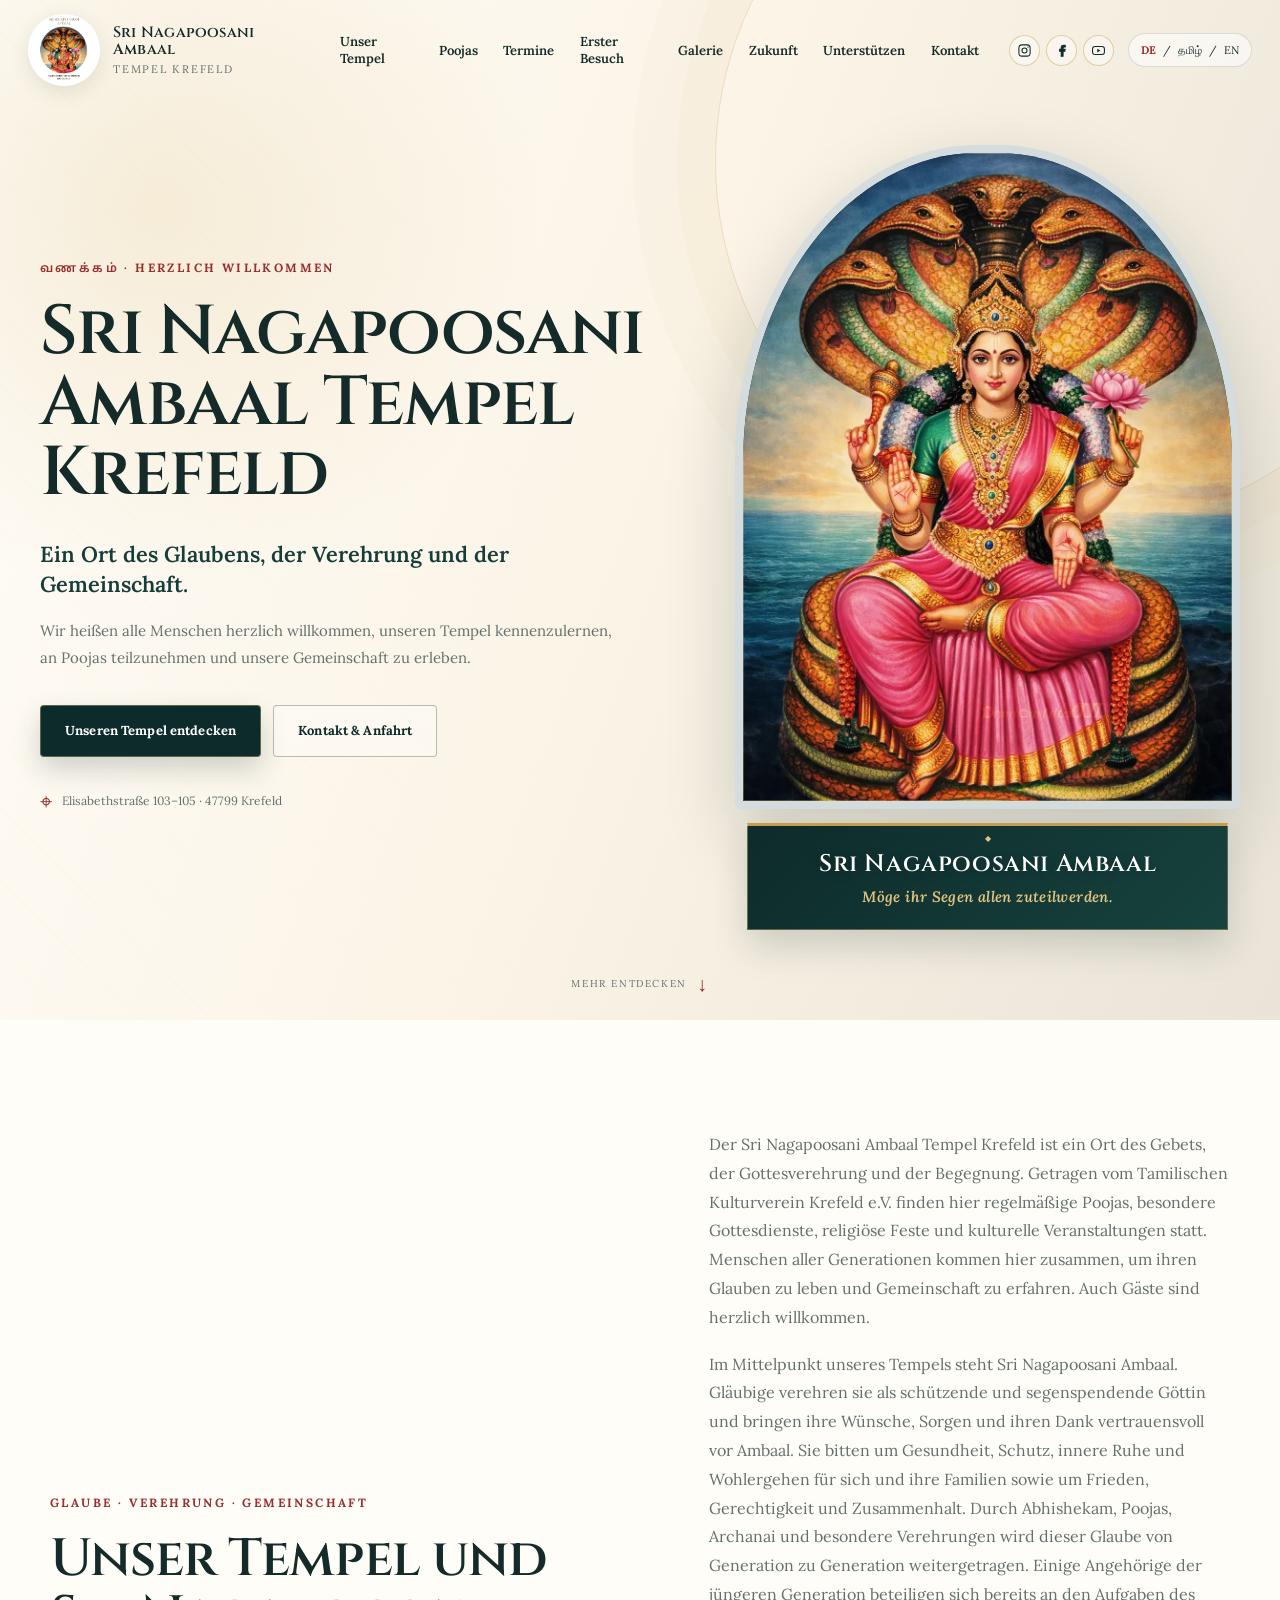
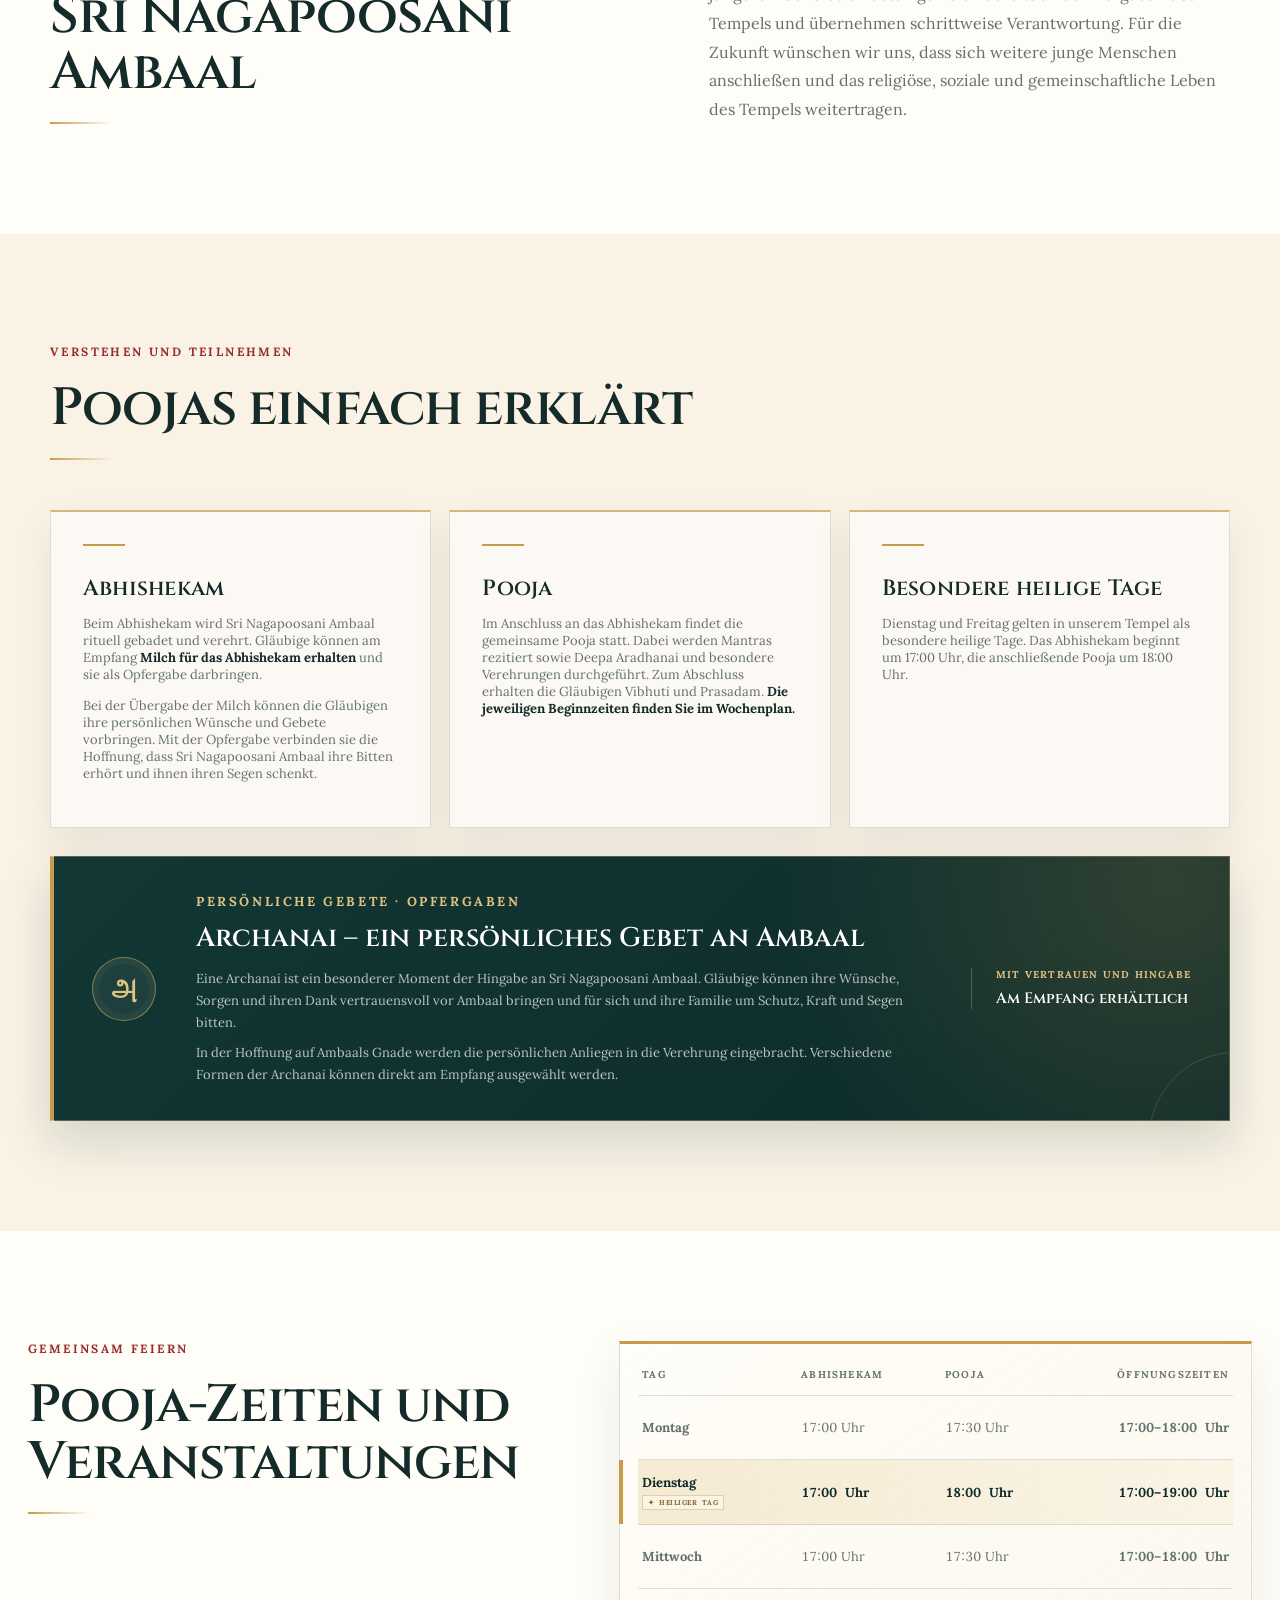
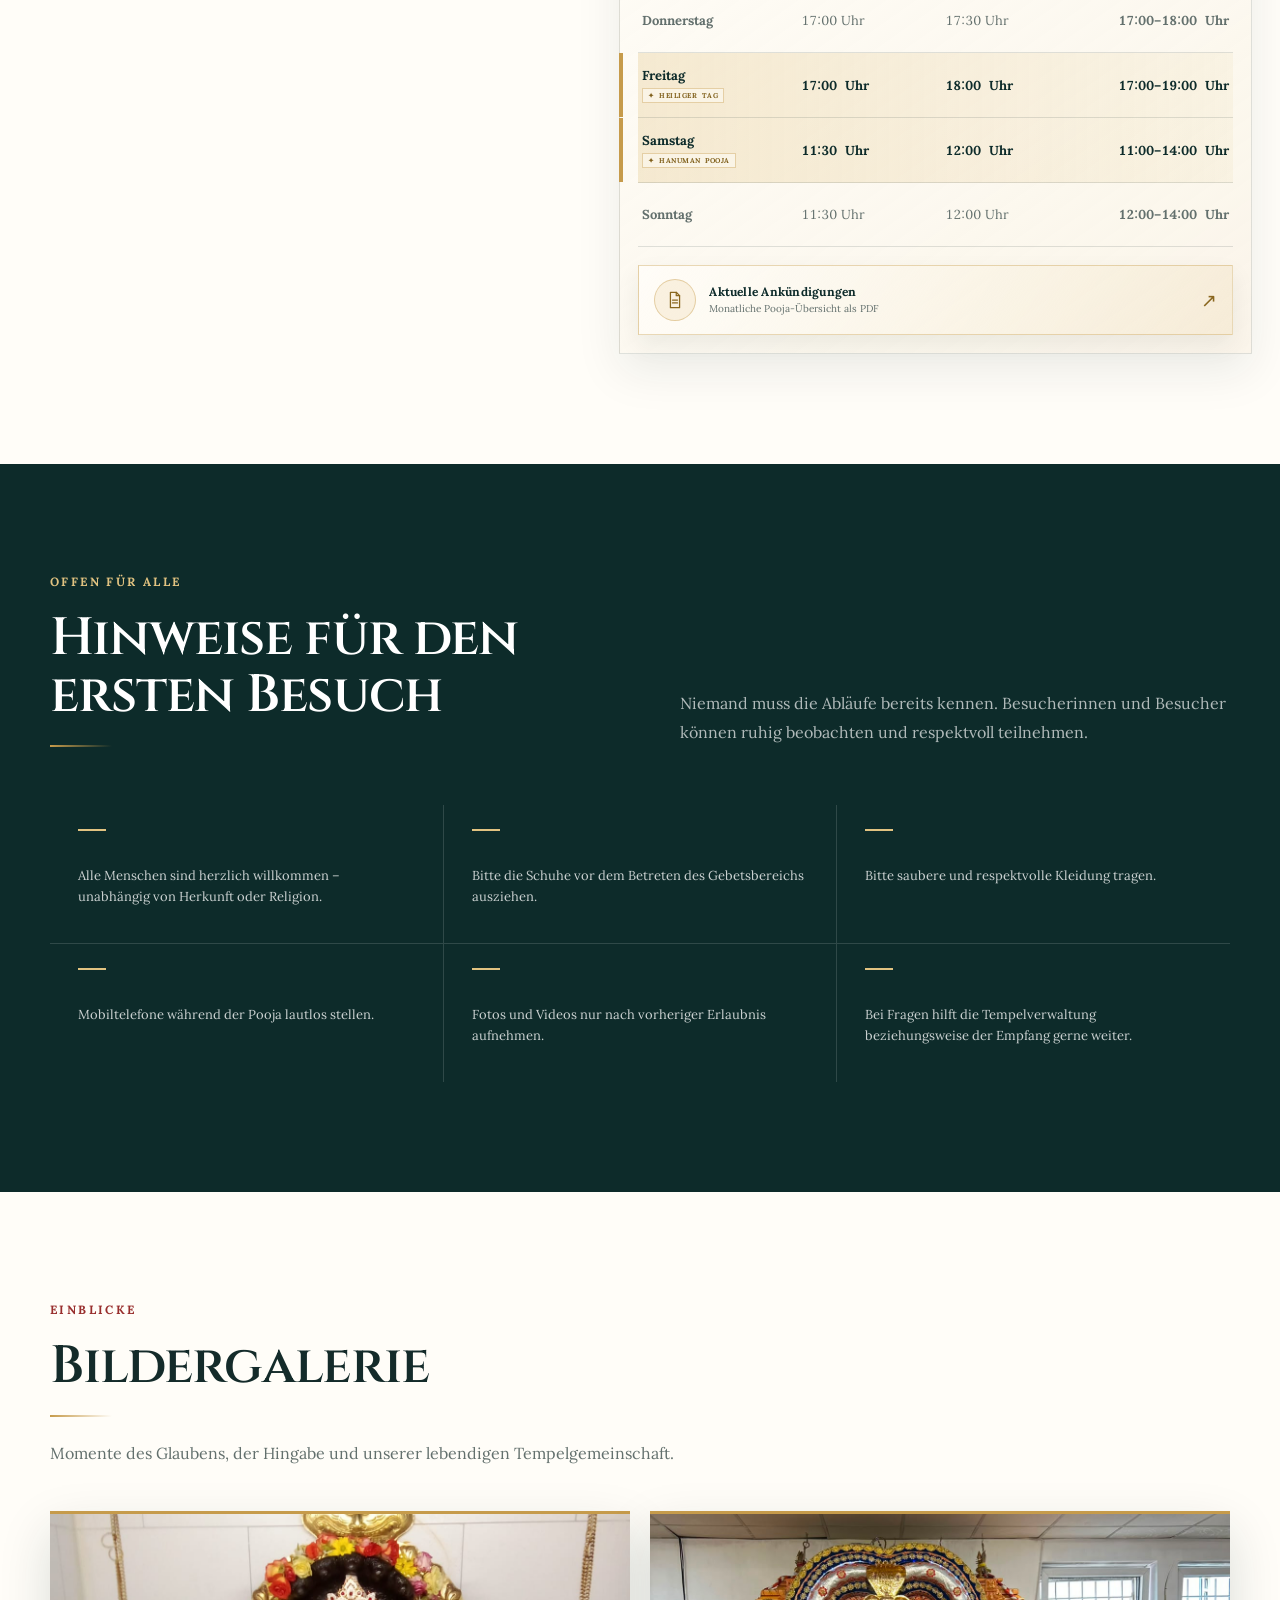
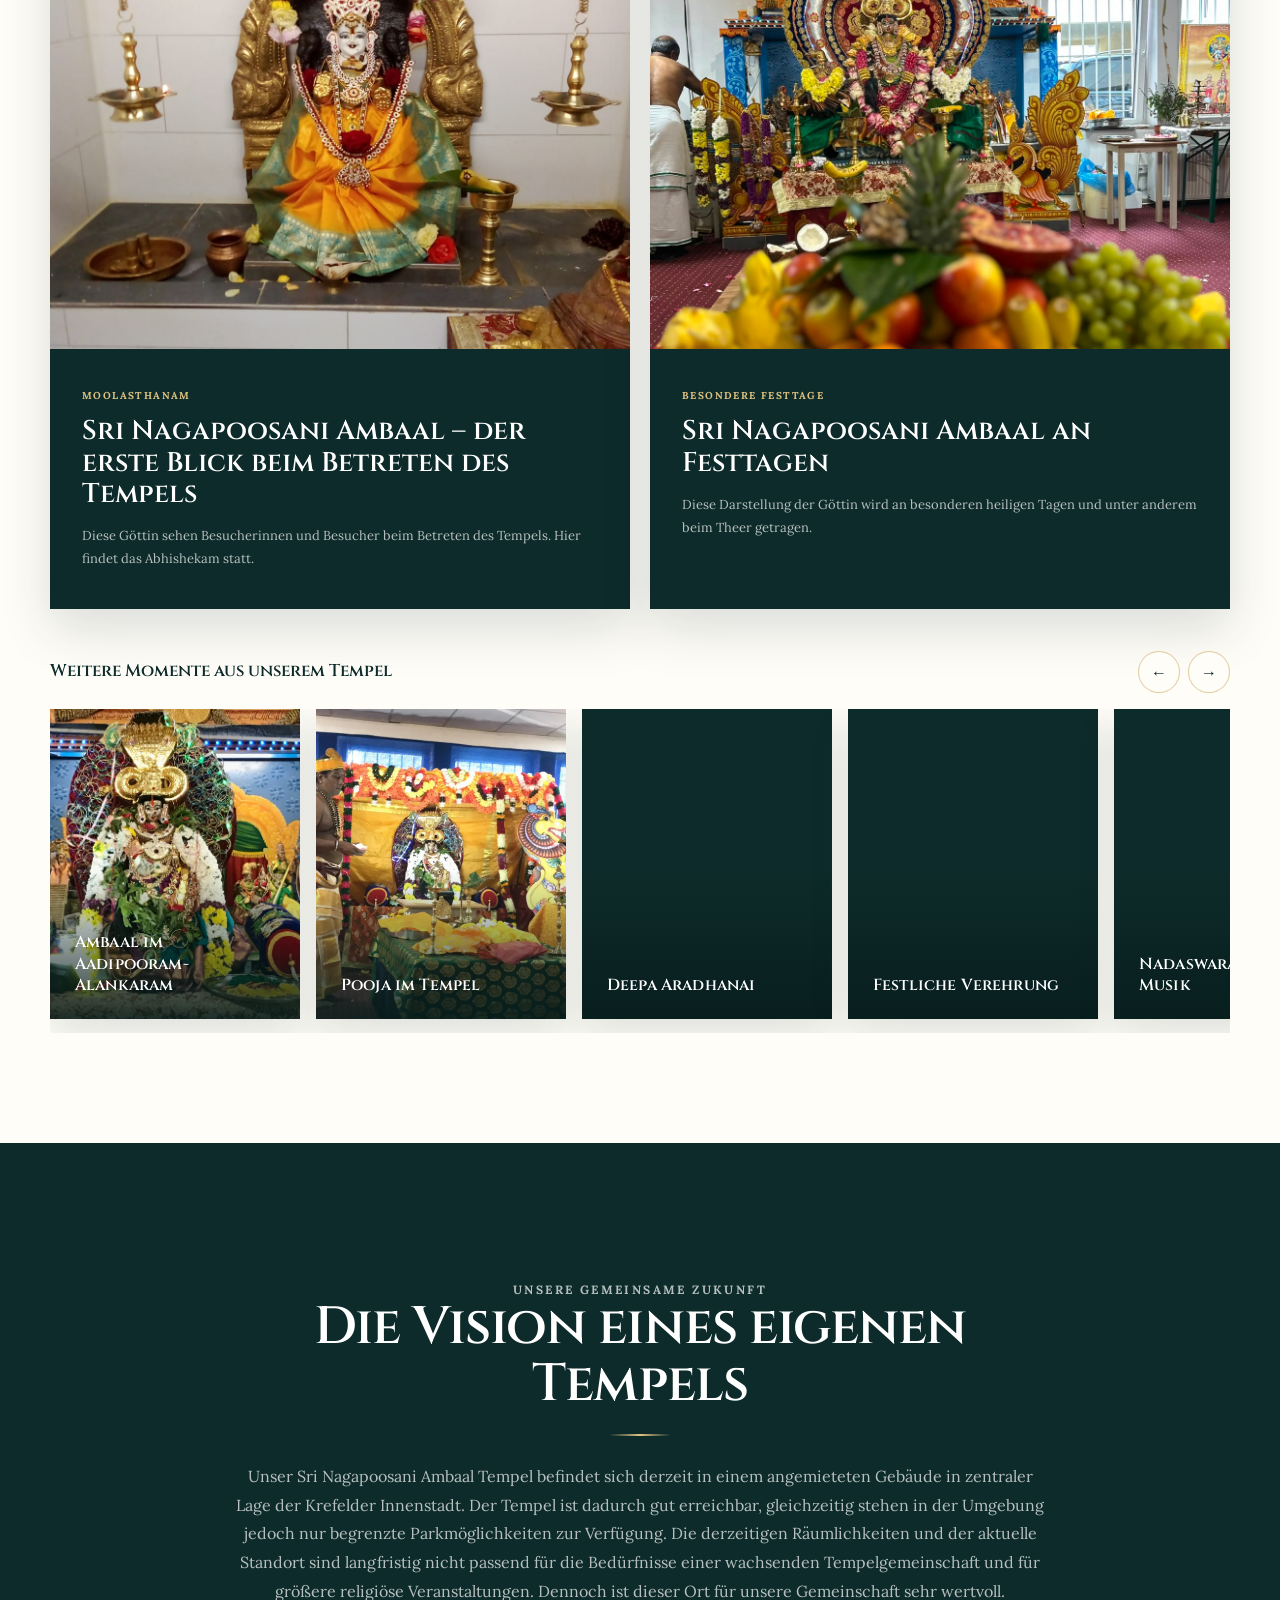
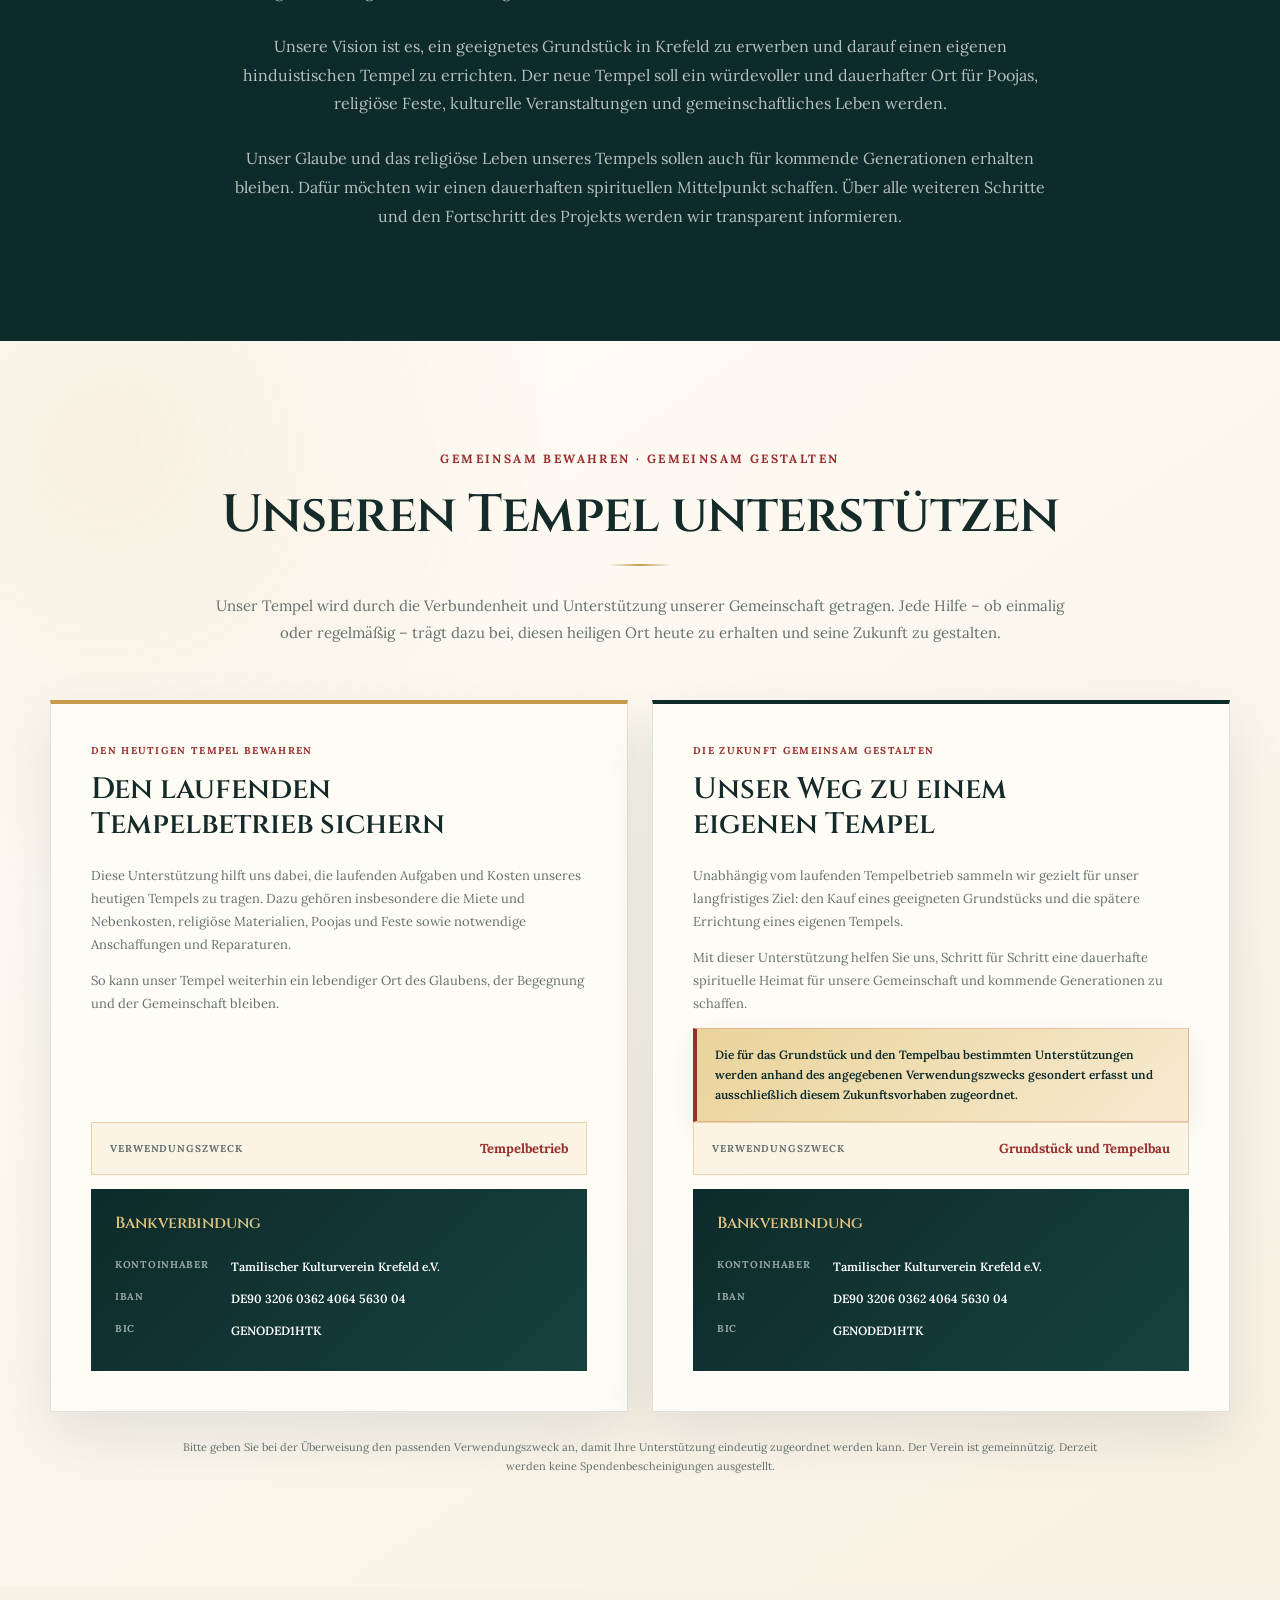
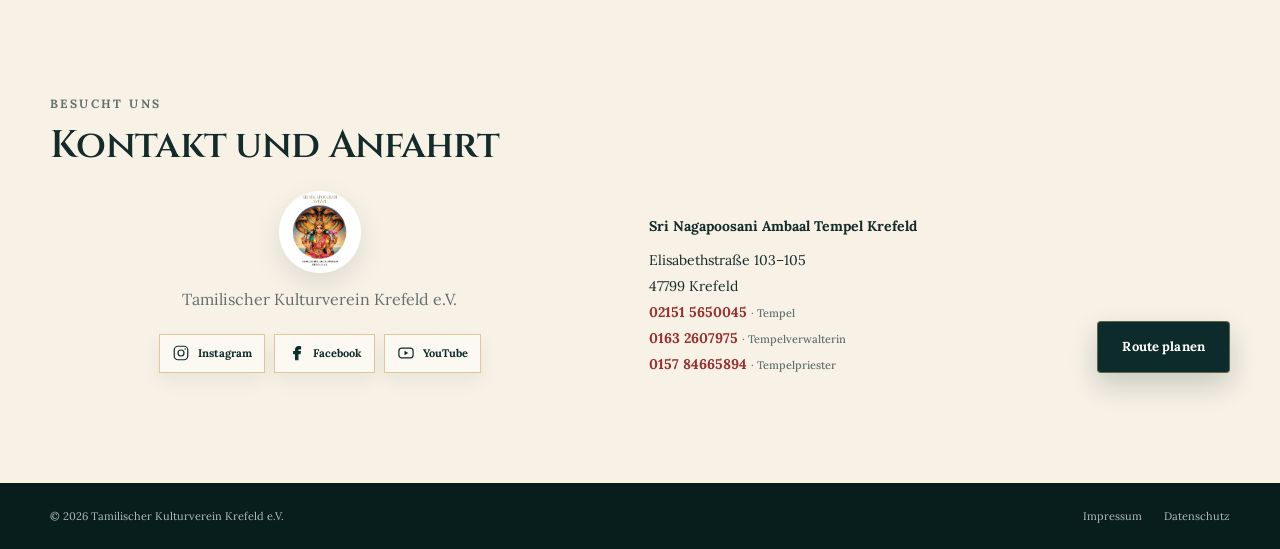
==== commit 61d88ea0: "Zwei weitere Varalakshmi-Pooja-Fotos ergänzen" ====
--- a/index.html
+++ b/index.html
@@ -49,7 +49,7 @@
     }
     </script>
     <link rel="stylesheet" href="styles.css?v=20260821-8" />
-    <script src="script.js?v=20260822-1" defer></script>
+    <script src="script.js?v=20260822-2" defer></script>
     <style>
       .schedule-lang { display: none; }
       html:not([data-language]) .schedule-lang-de,
@@ -358,6 +358,16 @@
               <img src="assets/varalakshmi-2026-img_1495.webp" alt="Familien und Gläubige versammeln sich zur Varalakshmi Pooja im Tempel Krefeld" loading="lazy" decoding="async" />
               <span>Tempelgemeinschaft am Festtag</span>
             </button>
+            <button class="gallery-slide" type="button" data-gallery-item aria-label="Bild der feierlich getragenen Ambaal groß öffnen">
+              <small>Varalakshmi Pooja 2026</small>
+              <img src="assets/varalakshmi-2026-ambaal-procession-1.webp" alt="Sri Nagapoosani Ambaal wird während der Varalakshmi Pooja 2026 feierlich getragen" loading="lazy" decoding="async" />
+              <span>Ambaal wird feierlich getragen</span>
+            </button>
+            <button class="gallery-slide gallery-slide-wide" type="button" data-gallery-item aria-label="Gemeinsame Verehrung von Ambaal groß öffnen">
+              <small>Varalakshmi Pooja 2026</small>
+              <img src="assets/varalakshmi-2026-ambaal-procession-2.webp" alt="Priester und Gläubige bei der gemeinsamen Verehrung von Sri Nagapoosani Ambaal während der Varalakshmi Pooja 2026" loading="lazy" decoding="async" />
+              <span>Gemeinsame Verehrung von Ambaal</span>
+            </button>
           </div>
         </div>
       </section>
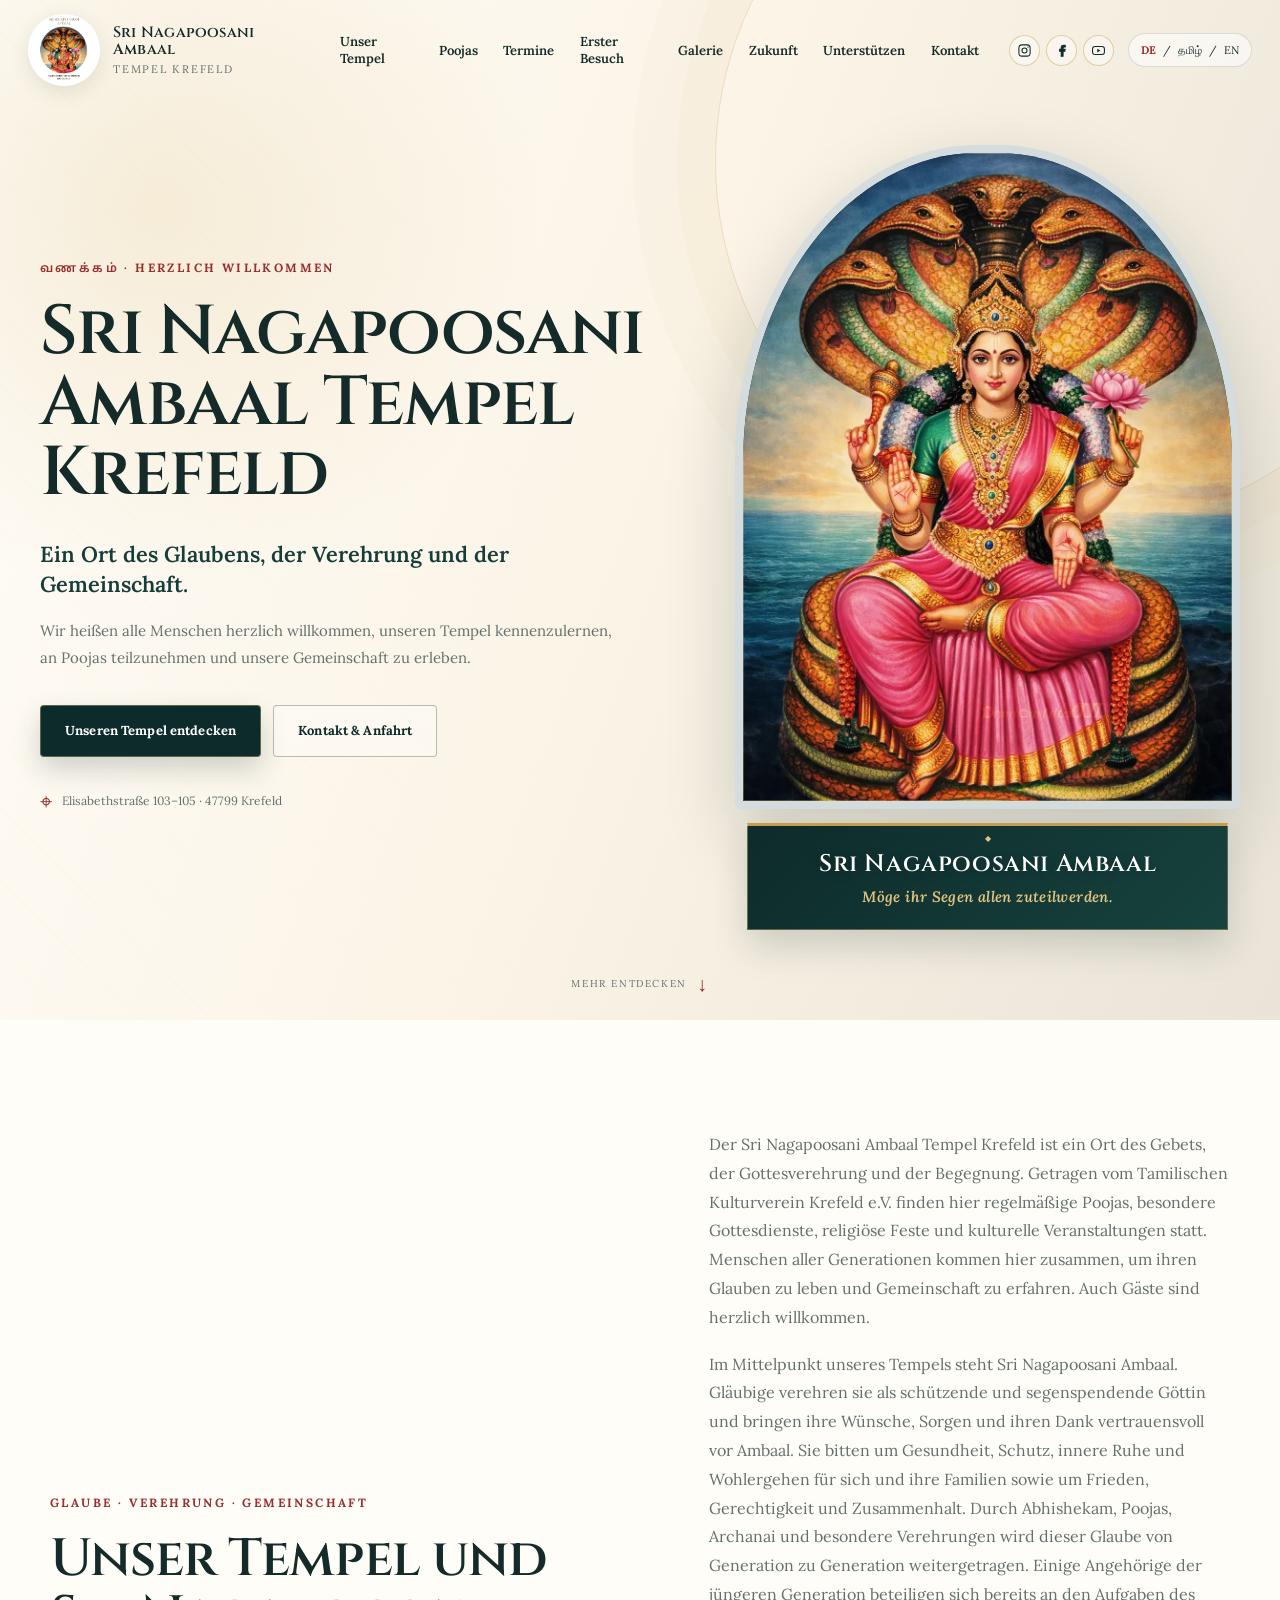
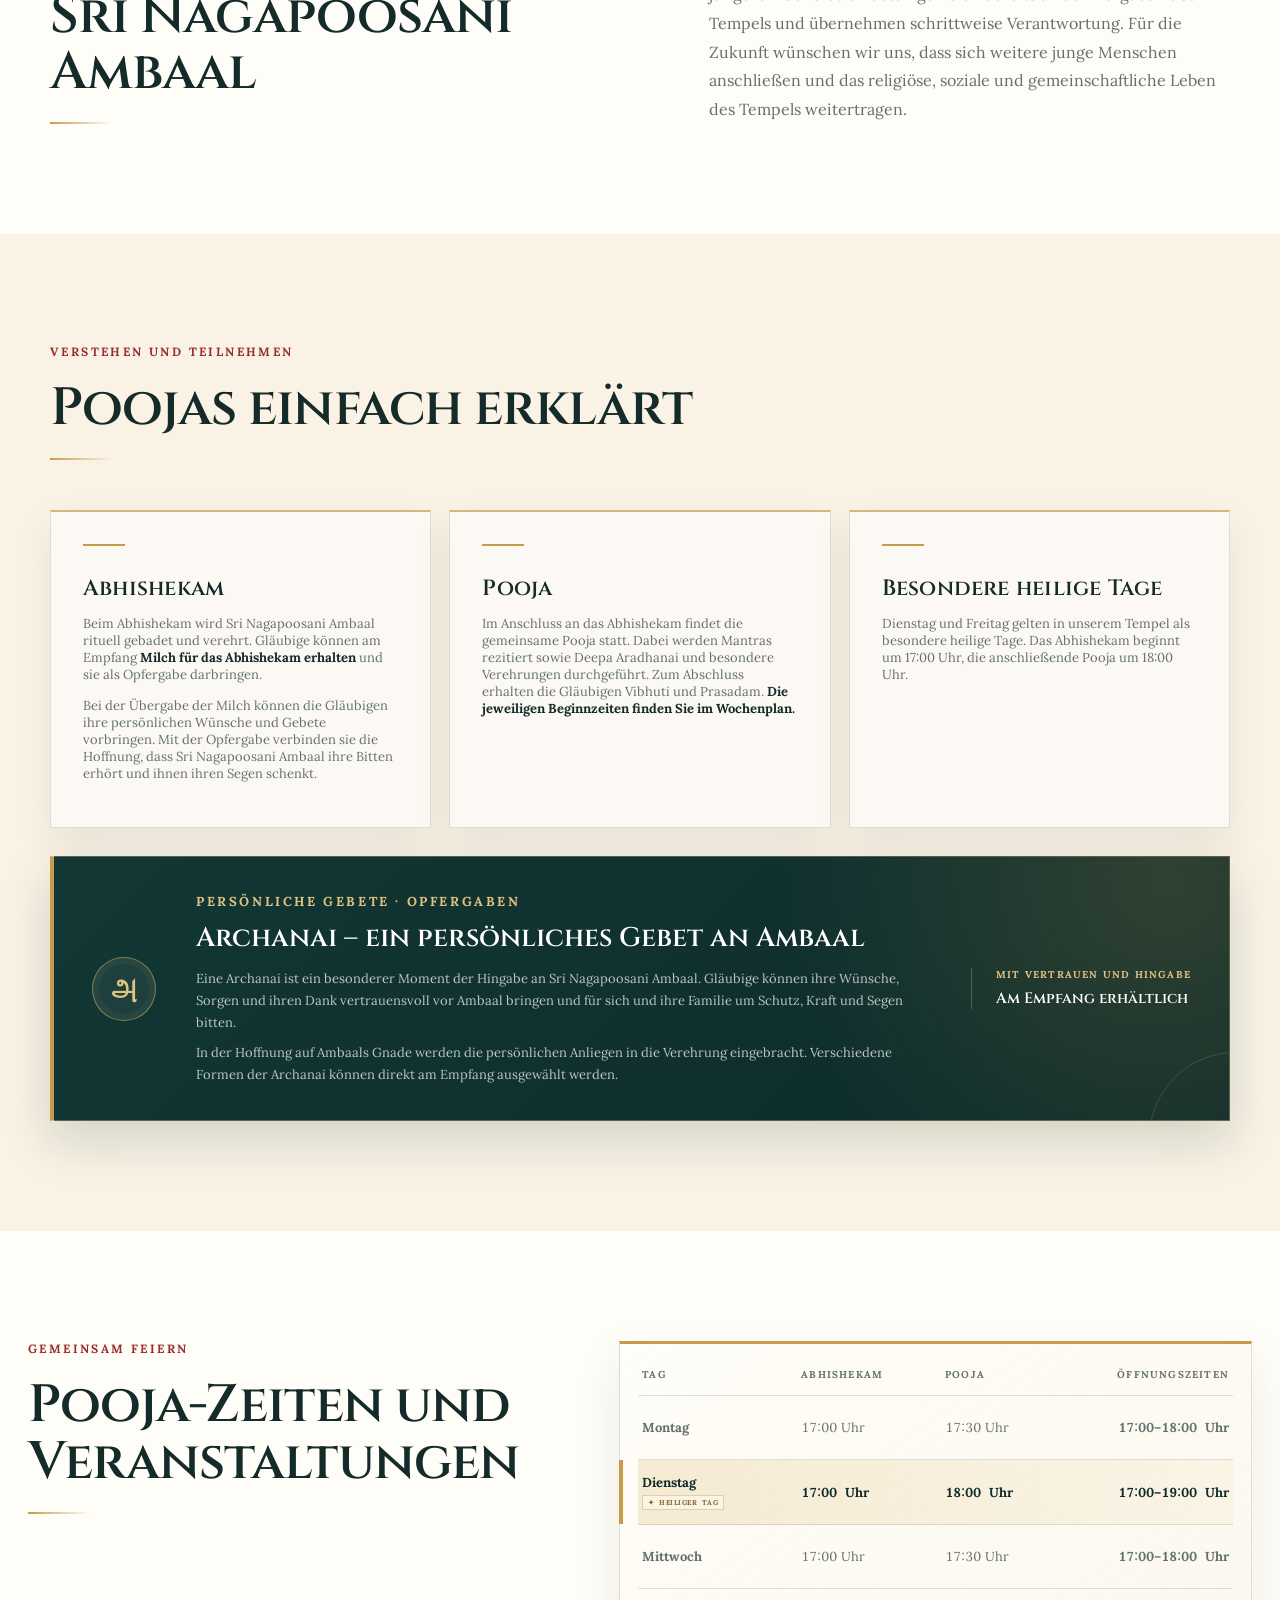
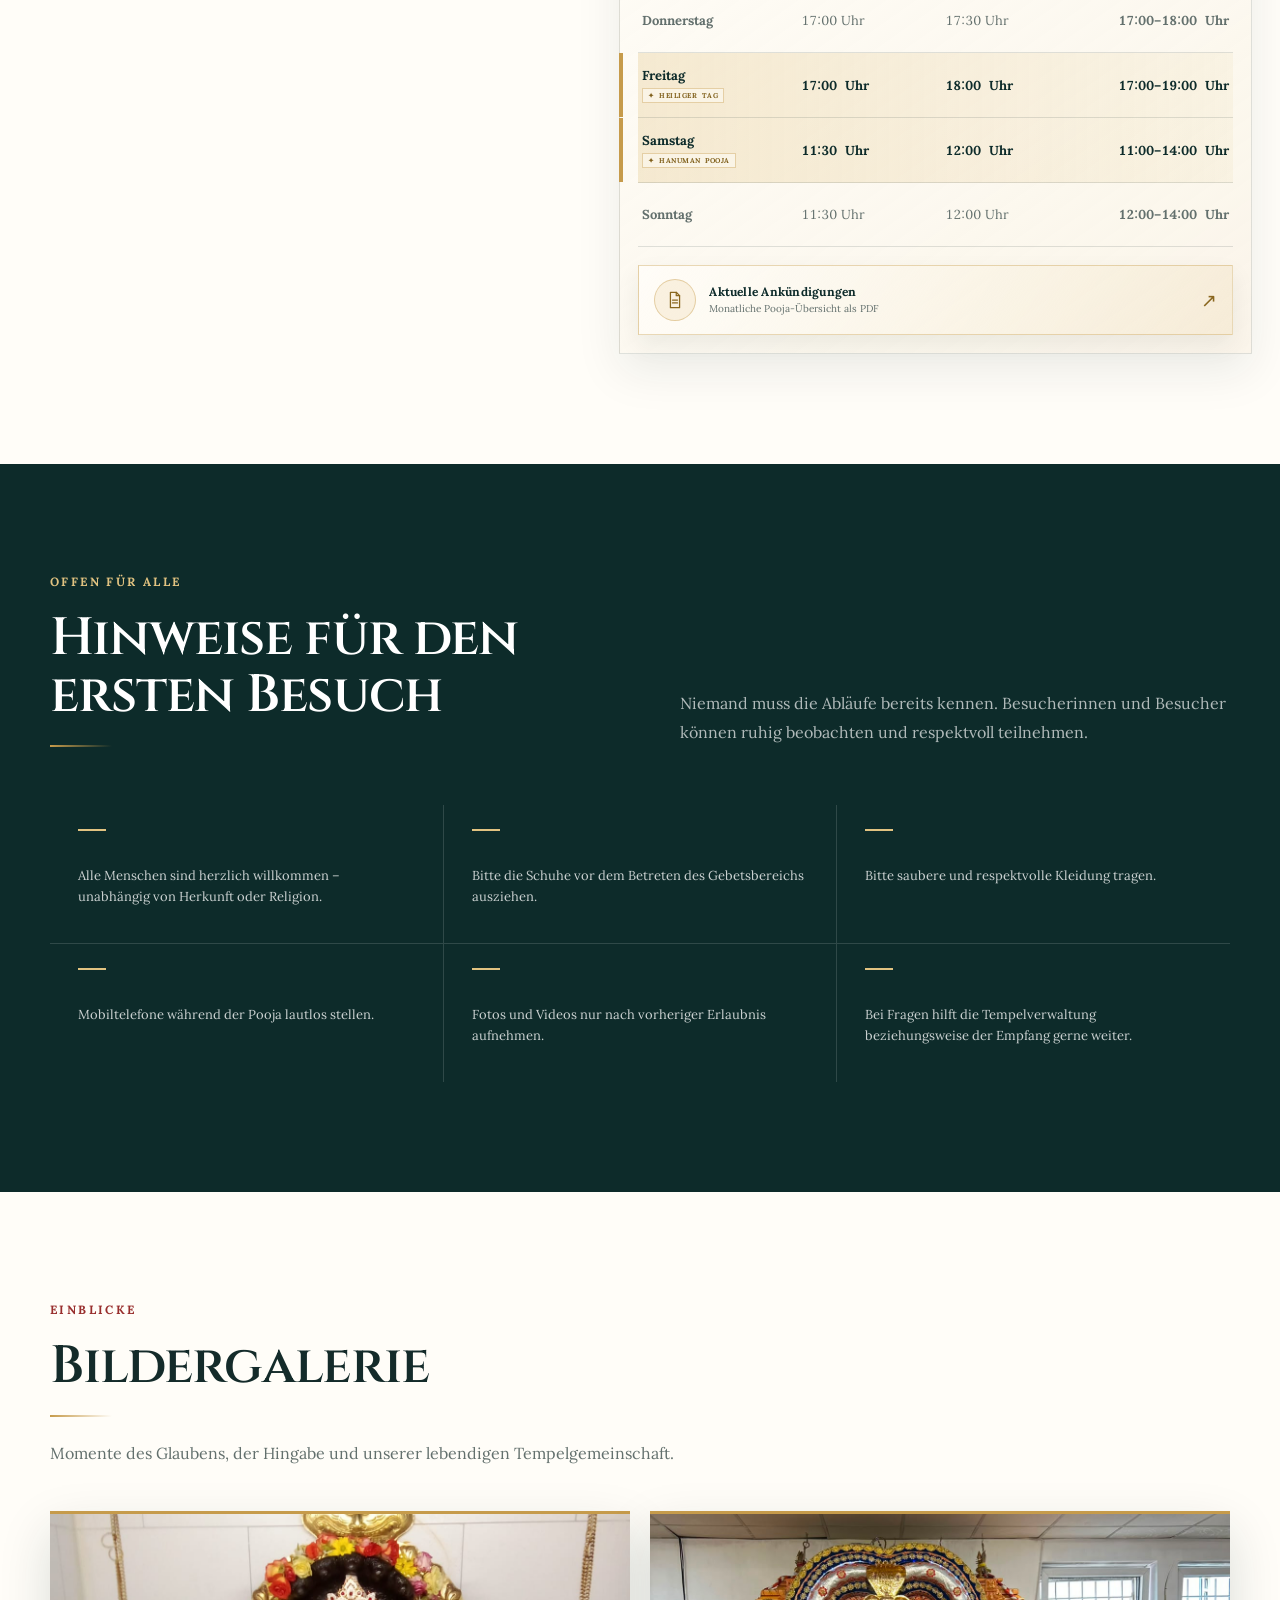
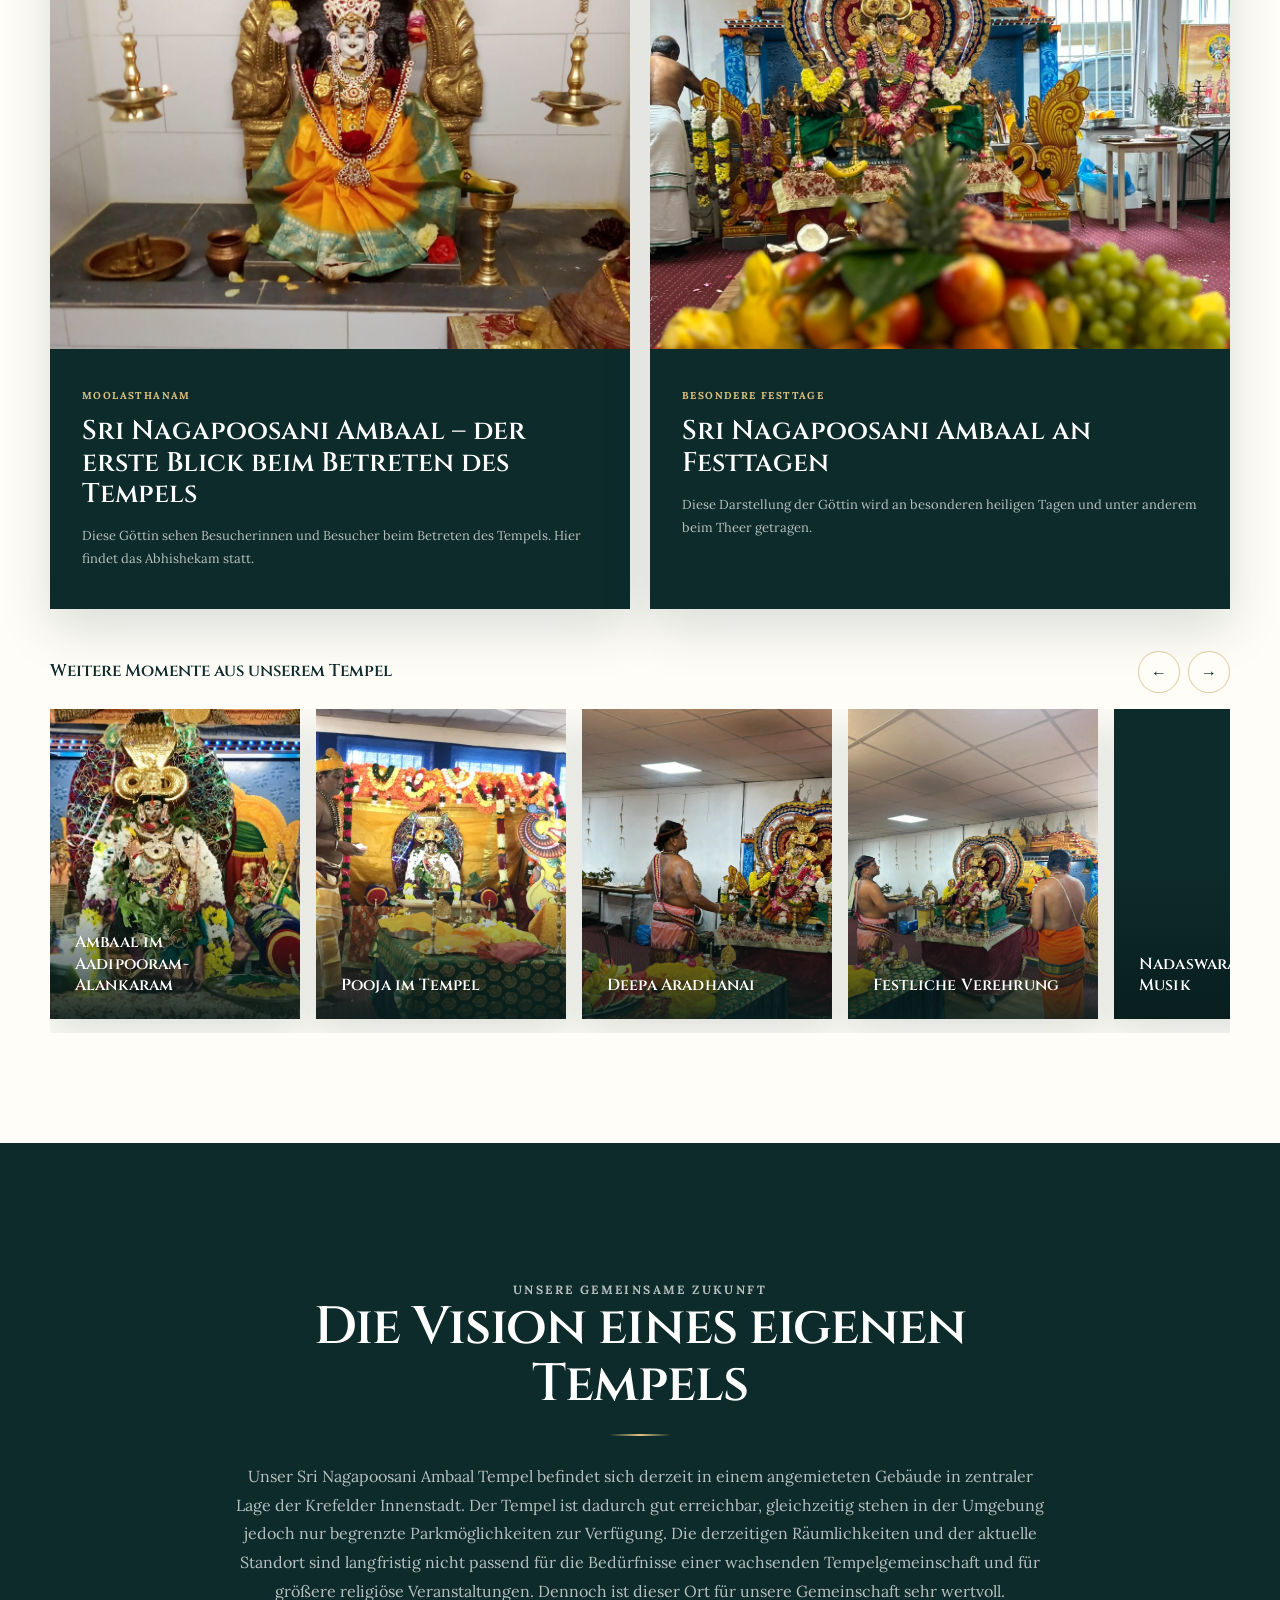
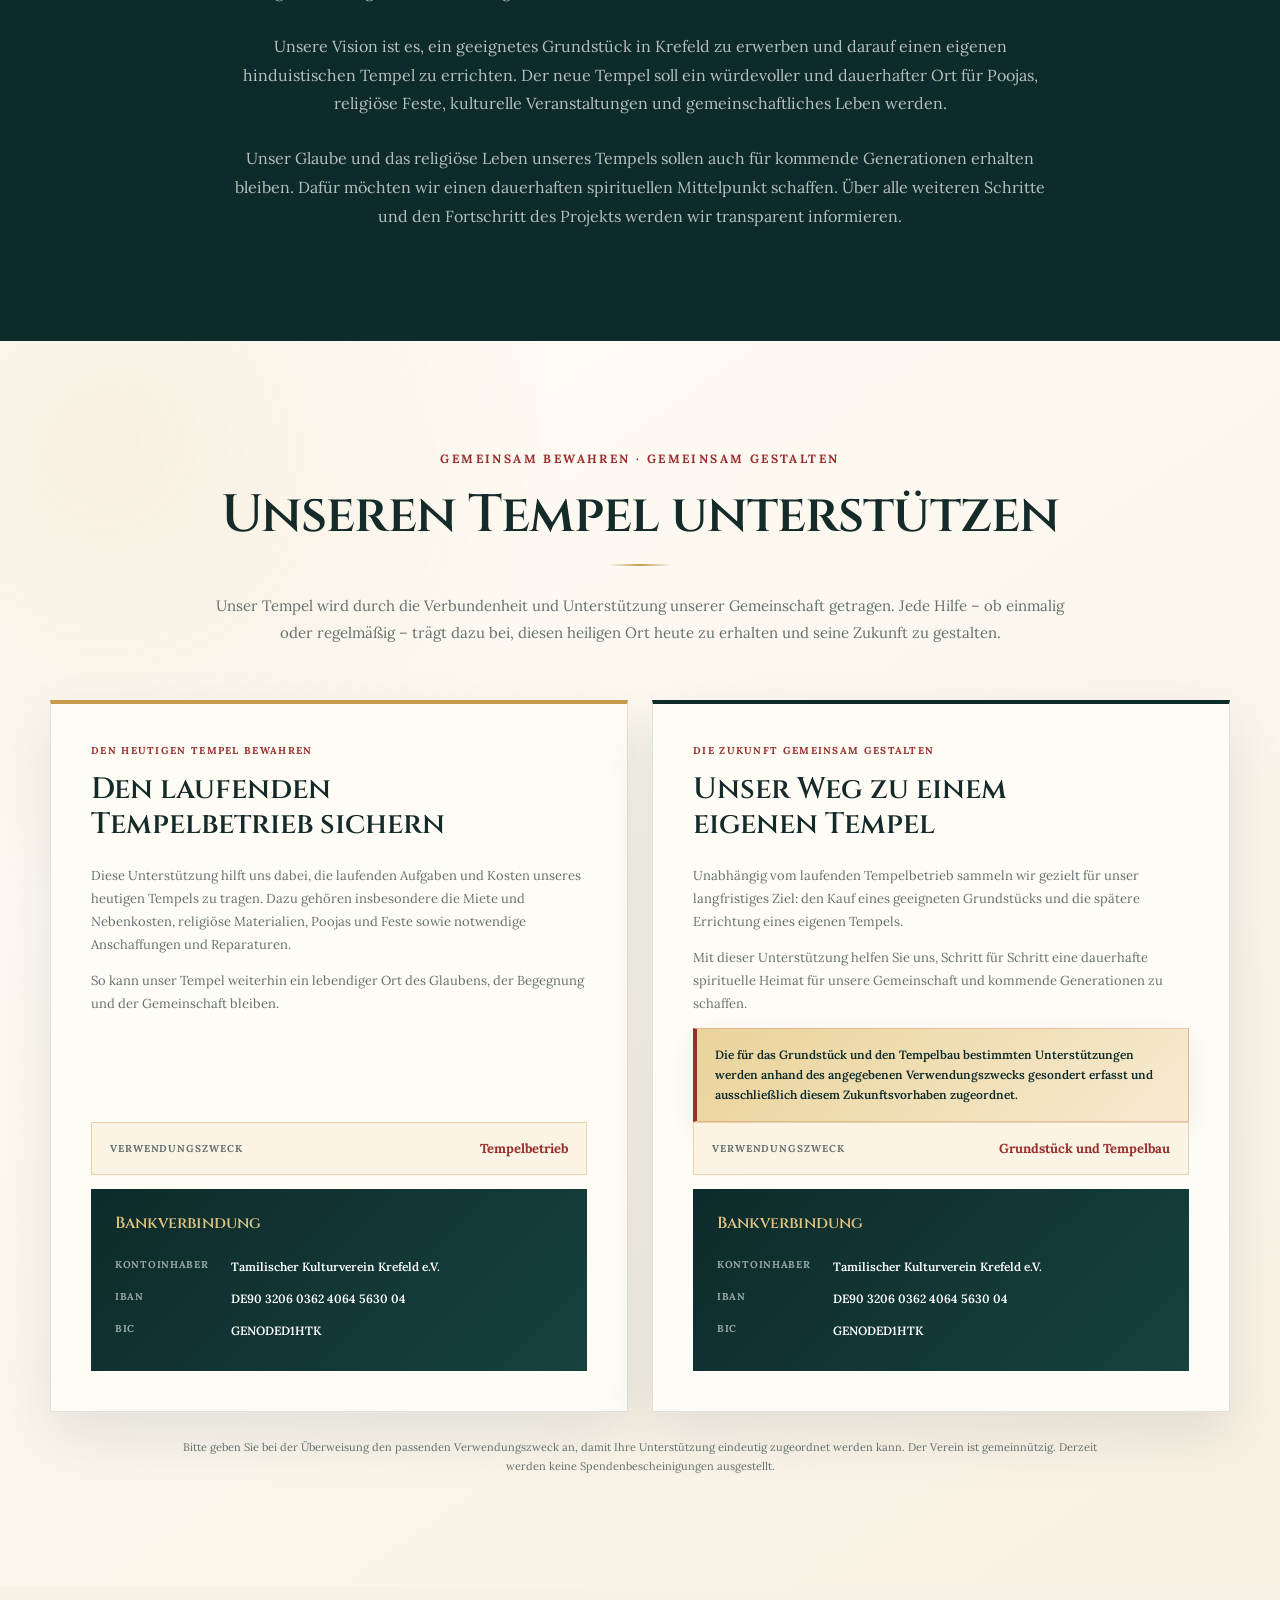
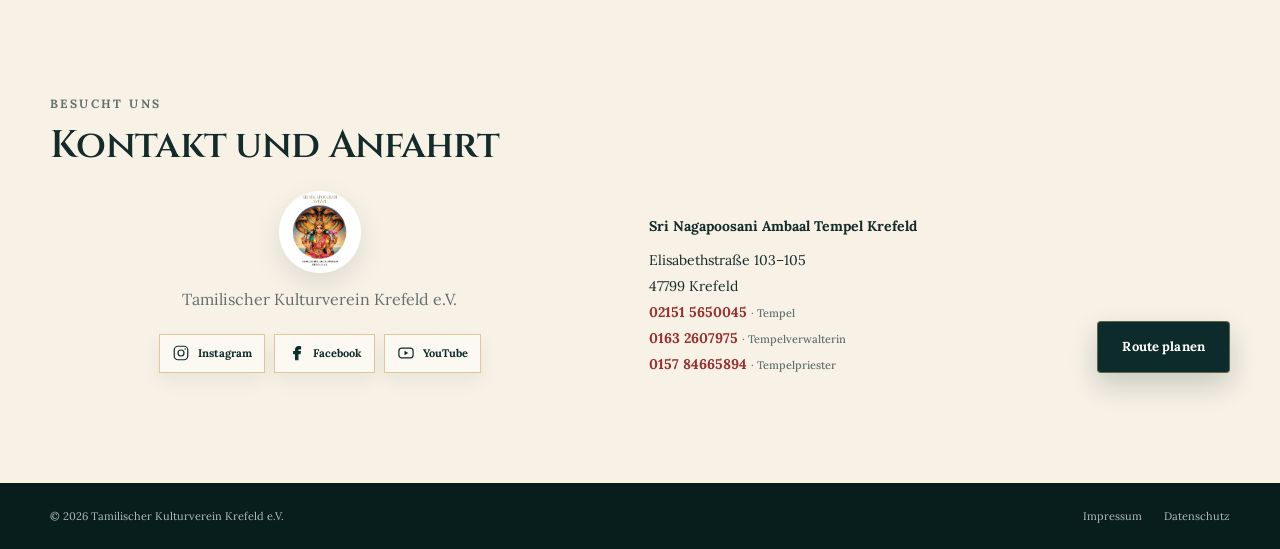
==== commit 46f77746: "Tamilische Wochenendtage kürzen und Cache aktualisieren" ====
--- a/index.html
+++ b/index.html
@@ -49,7 +49,7 @@
     }
     </script>
     <link rel="stylesheet" href="styles.css?v=20260821-8" />
-    <script src="script.js?v=20260822-2" defer></script>
+    <script src="script.js?v=20260823-1" defer></script>
     <style>
       .schedule-lang { display: none; }
       html:not([data-language]) .schedule-lang-de,
@@ -216,8 +216,8 @@
             <div class="schedule-row"><strong><span class="schedule-lang schedule-lang-de">Mittwoch</span><span class="schedule-lang schedule-lang-ta">புதன்கிழமை</span><span class="schedule-lang schedule-lang-en">Wednesday</span></strong><span><span class="schedule-lang schedule-lang-de">17:00 Uhr</span><span class="schedule-lang schedule-lang-ta">17:00 மணி</span><span class="schedule-lang schedule-lang-en">5:00 PM</span></span><span><span class="schedule-lang schedule-lang-de">17:30 Uhr</span><span class="schedule-lang schedule-lang-ta">17:30 மணி</span><span class="schedule-lang schedule-lang-en">5:30 PM</span></span><span class="schedule-opening-hours"><span class="schedule-lang schedule-lang-de">17:00–18:00 Uhr</span><span class="schedule-lang schedule-lang-ta">17:00–18:00 மணி</span><span class="schedule-lang schedule-lang-en">5:00–6:00 PM</span></span></div>
             <div class="schedule-row"><strong><span class="schedule-lang schedule-lang-de">Donnerstag</span><span class="schedule-lang schedule-lang-ta">வியாழக்கிழமை</span><span class="schedule-lang schedule-lang-en">Thursday</span></strong><span><span class="schedule-lang schedule-lang-de">17:00 Uhr</span><span class="schedule-lang schedule-lang-ta">17:00 மணி</span><span class="schedule-lang schedule-lang-en">5:00 PM</span></span><span><span class="schedule-lang schedule-lang-de">17:30 Uhr</span><span class="schedule-lang schedule-lang-ta">17:30 மணி</span><span class="schedule-lang schedule-lang-en">5:30 PM</span></span><span class="schedule-opening-hours"><span class="schedule-lang schedule-lang-de">17:00–18:00 Uhr</span><span class="schedule-lang schedule-lang-ta">17:00–18:00 மணி</span><span class="schedule-lang schedule-lang-en">5:00–6:00 PM</span></span></div>
             <div class="schedule-row holy-day"><strong><span class="schedule-lang schedule-lang-de">Freitag</span><span class="schedule-lang schedule-lang-ta">வெள்ளிக்கிழமை</span><span class="schedule-lang schedule-lang-en">Friday</span></strong><span><span class="schedule-lang schedule-lang-de">17:00 Uhr</span><span class="schedule-lang schedule-lang-ta">17:00 மணி</span><span class="schedule-lang schedule-lang-en">5:00 PM</span></span><span><span class="schedule-lang schedule-lang-de">18:00 Uhr</span><span class="schedule-lang schedule-lang-ta">18:00 மணி</span><span class="schedule-lang schedule-lang-en">6:00 PM</span></span><span class="schedule-opening-hours"><span class="schedule-lang schedule-lang-de">17:00–19:00 Uhr</span><span class="schedule-lang schedule-lang-ta">17:00–19:00 மணி</span><span class="schedule-lang schedule-lang-en">5:00–7:00 PM</span></span></div>
-            <div class="schedule-row holy-day aanjaneyar-day"><strong><span class="schedule-lang schedule-lang-de">Samstag</span><span class="schedule-lang schedule-lang-ta">சனிக்கிழமை</span><span class="schedule-lang schedule-lang-en">Saturday</span></strong><span><span class="schedule-lang schedule-lang-de">11:30 Uhr</span><span class="schedule-lang schedule-lang-ta">11:30 மணி</span><span class="schedule-lang schedule-lang-en">11:30 AM</span></span><span><span class="schedule-lang schedule-lang-de">12:00 Uhr</span><span class="schedule-lang schedule-lang-ta">12:00 மணி</span><span class="schedule-lang schedule-lang-en">12:00 PM</span></span><span class="schedule-opening-hours"><span class="schedule-lang schedule-lang-de">11:00–14:00 Uhr</span><span class="schedule-lang schedule-lang-ta">11:00–14:00 மணி</span><span class="schedule-lang schedule-lang-en">11:00 AM–2:00 PM</span></span></div>
-            <div class="schedule-row"><strong><span class="schedule-lang schedule-lang-de">Sonntag</span><span class="schedule-lang schedule-lang-ta">ஞாயிற்றுக்கிழமை</span><span class="schedule-lang schedule-lang-en">Sunday</span></strong><span><span class="schedule-lang schedule-lang-de">11:30 Uhr</span><span class="schedule-lang schedule-lang-ta">11:30 மணி</span><span class="schedule-lang schedule-lang-en">11:30 AM</span></span><span><span class="schedule-lang schedule-lang-de">12:00 Uhr</span><span class="schedule-lang schedule-lang-ta">12:00 மணி</span><span class="schedule-lang schedule-lang-en">12:00 PM</span></span><span class="schedule-opening-hours"><span class="schedule-lang schedule-lang-de">12:00–14:00 Uhr</span><span class="schedule-lang schedule-lang-ta">12:00–14:00 மணி</span><span class="schedule-lang schedule-lang-en">12:00–2:00 PM</span></span></div>
+            <div class="schedule-row holy-day aanjaneyar-day"><strong><span class="schedule-lang schedule-lang-de">Samstag</span><span class="schedule-lang schedule-lang-ta">சனி</span><span class="schedule-lang schedule-lang-en">Saturday</span></strong><span><span class="schedule-lang schedule-lang-de">11:30 Uhr</span><span class="schedule-lang schedule-lang-ta">11:30 மணி</span><span class="schedule-lang schedule-lang-en">11:30 AM</span></span><span><span class="schedule-lang schedule-lang-de">12:00 Uhr</span><span class="schedule-lang schedule-lang-ta">12:00 மணி</span><span class="schedule-lang schedule-lang-en">12:00 PM</span></span><span class="schedule-opening-hours"><span class="schedule-lang schedule-lang-de">11:00–14:00 Uhr</span><span class="schedule-lang schedule-lang-ta">11:00–14:00 மணி</span><span class="schedule-lang schedule-lang-en">11:00 AM–2:00 PM</span></span></div>
+            <div class="schedule-row"><strong><span class="schedule-lang schedule-lang-de">Sonntag</span><span class="schedule-lang schedule-lang-ta">ஞாயிறு</span><span class="schedule-lang schedule-lang-en">Sunday</span></strong><span><span class="schedule-lang schedule-lang-de">11:30 Uhr</span><span class="schedule-lang schedule-lang-ta">11:30 மணி</span><span class="schedule-lang schedule-lang-en">11:30 AM</span></span><span><span class="schedule-lang schedule-lang-de">12:00 Uhr</span><span class="schedule-lang schedule-lang-ta">12:00 மணி</span><span class="schedule-lang schedule-lang-en">12:00 PM</span></span><span class="schedule-opening-hours"><span class="schedule-lang schedule-lang-de">12:00–14:00 Uhr</span><span class="schedule-lang schedule-lang-ta">12:00–14:00 மணி</span><span class="schedule-lang schedule-lang-en">12:00–2:00 PM</span></span></div>
             <a class="announcement-card" href="dokumente/aktuelle-pooja-ankuendigung.pdf?v=20260820-1" target="_blank" rel="noreferrer" aria-label="Aktuelle Ankündigungen als PDF öffnen">
               <span class="announcement-icon" aria-hidden="true">
                 <svg viewBox="0 0 24 24"><path d="M6.5 2.75h7l4 4v14.5h-11z"></path><path d="M13.5 2.75v4h4"></path><path d="M9 12h6M9 15.5h6"></path></svg>
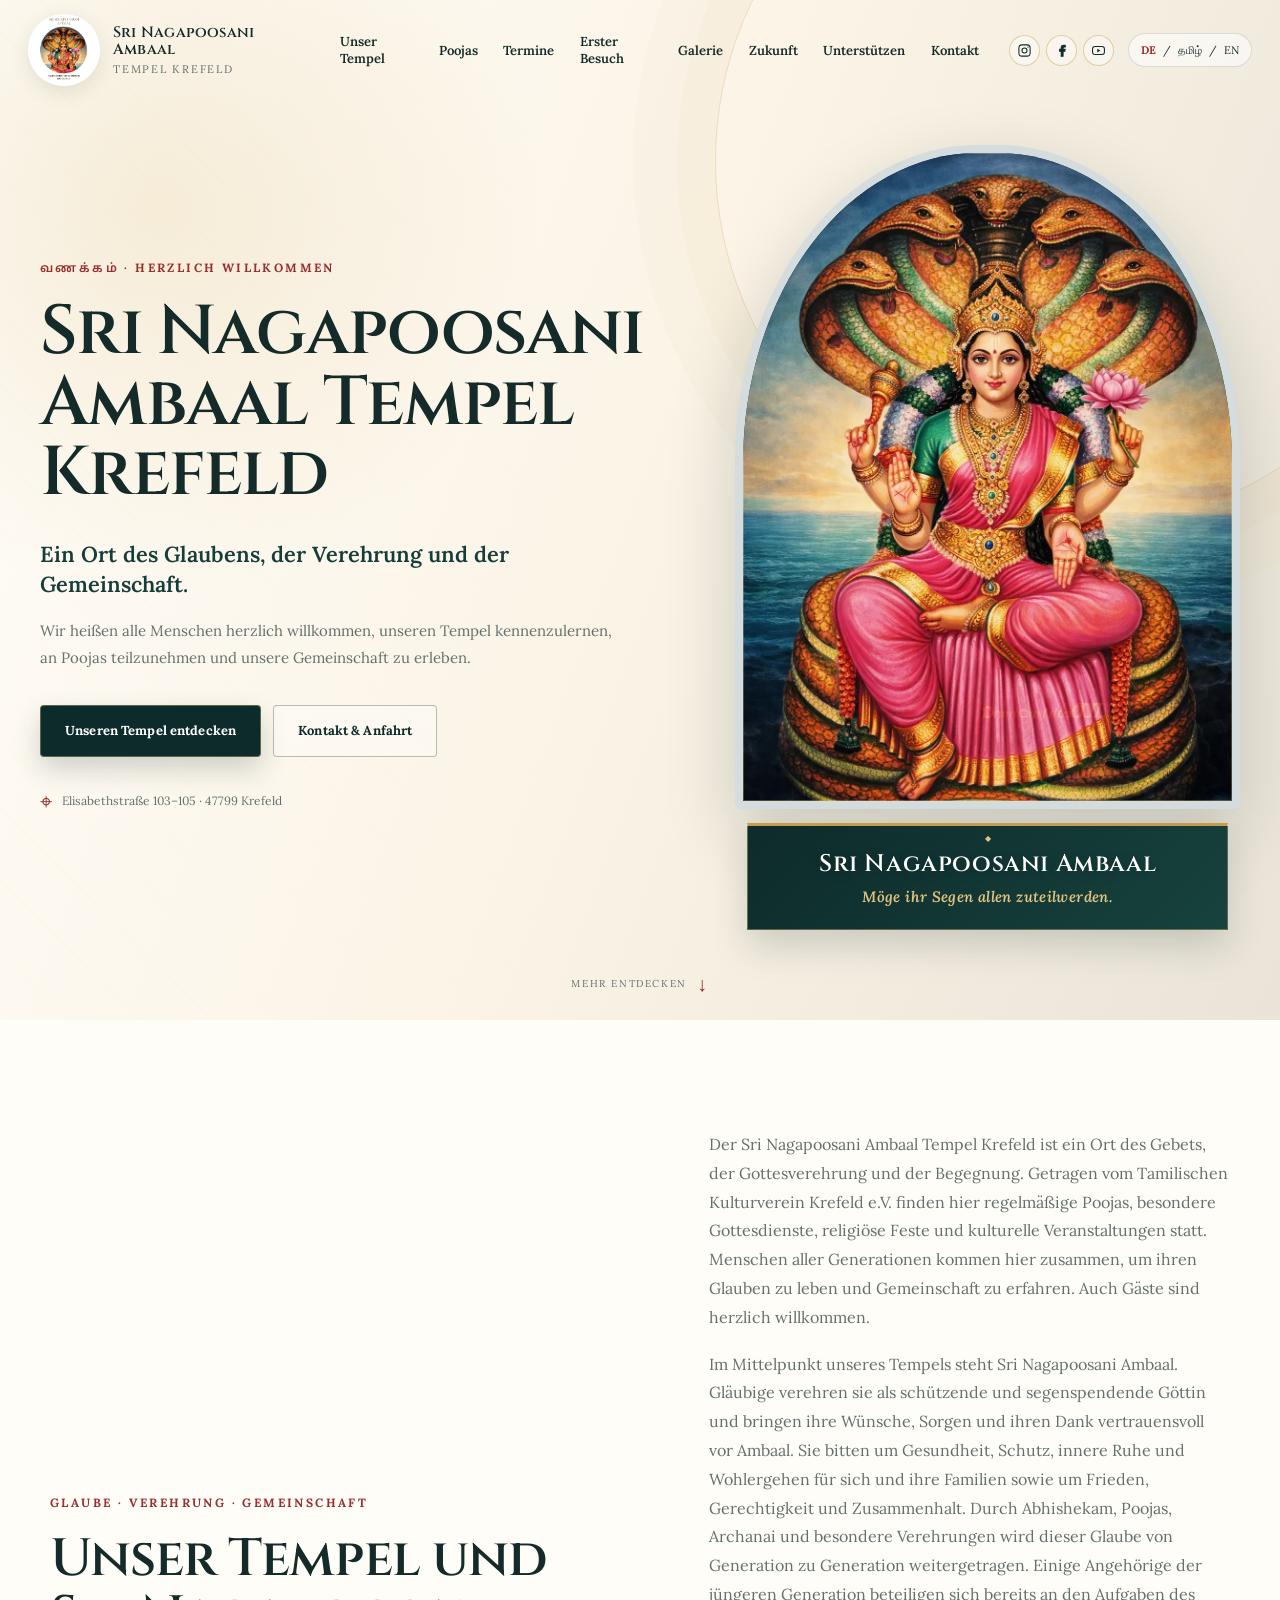
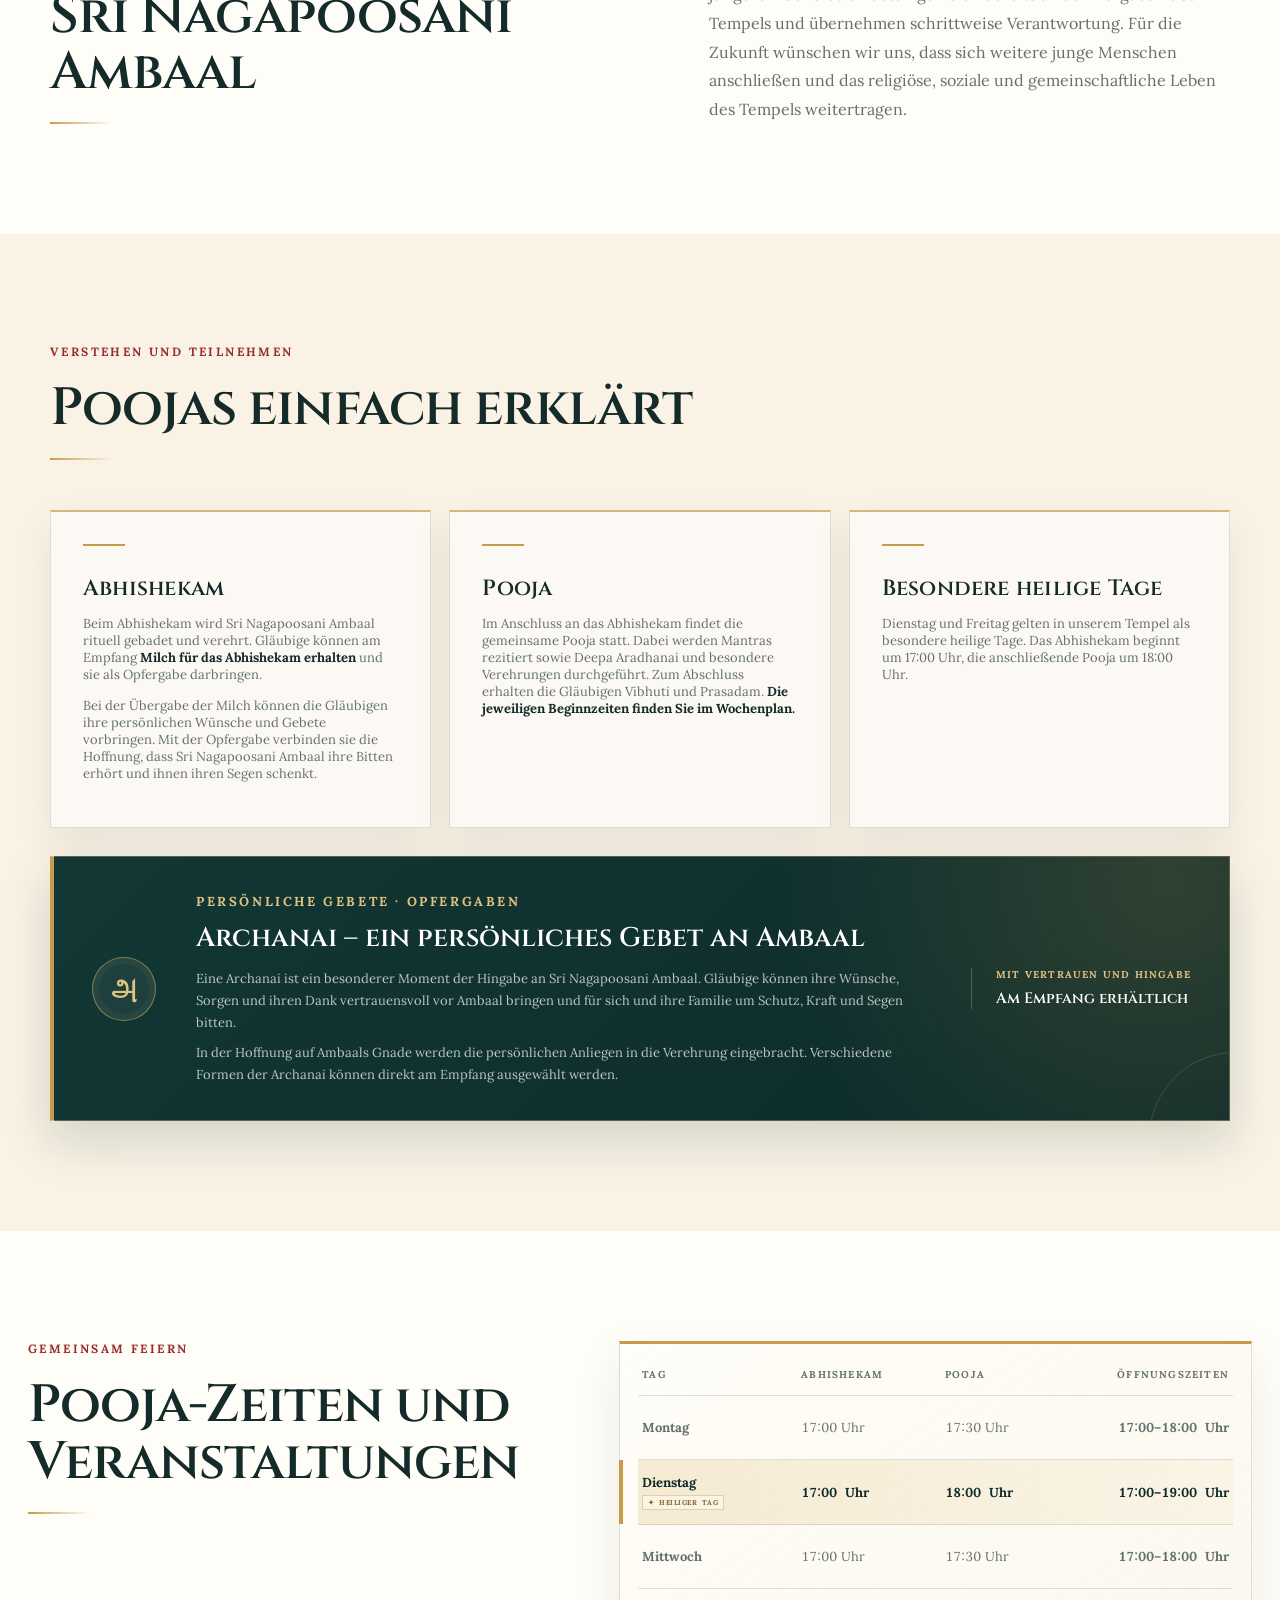
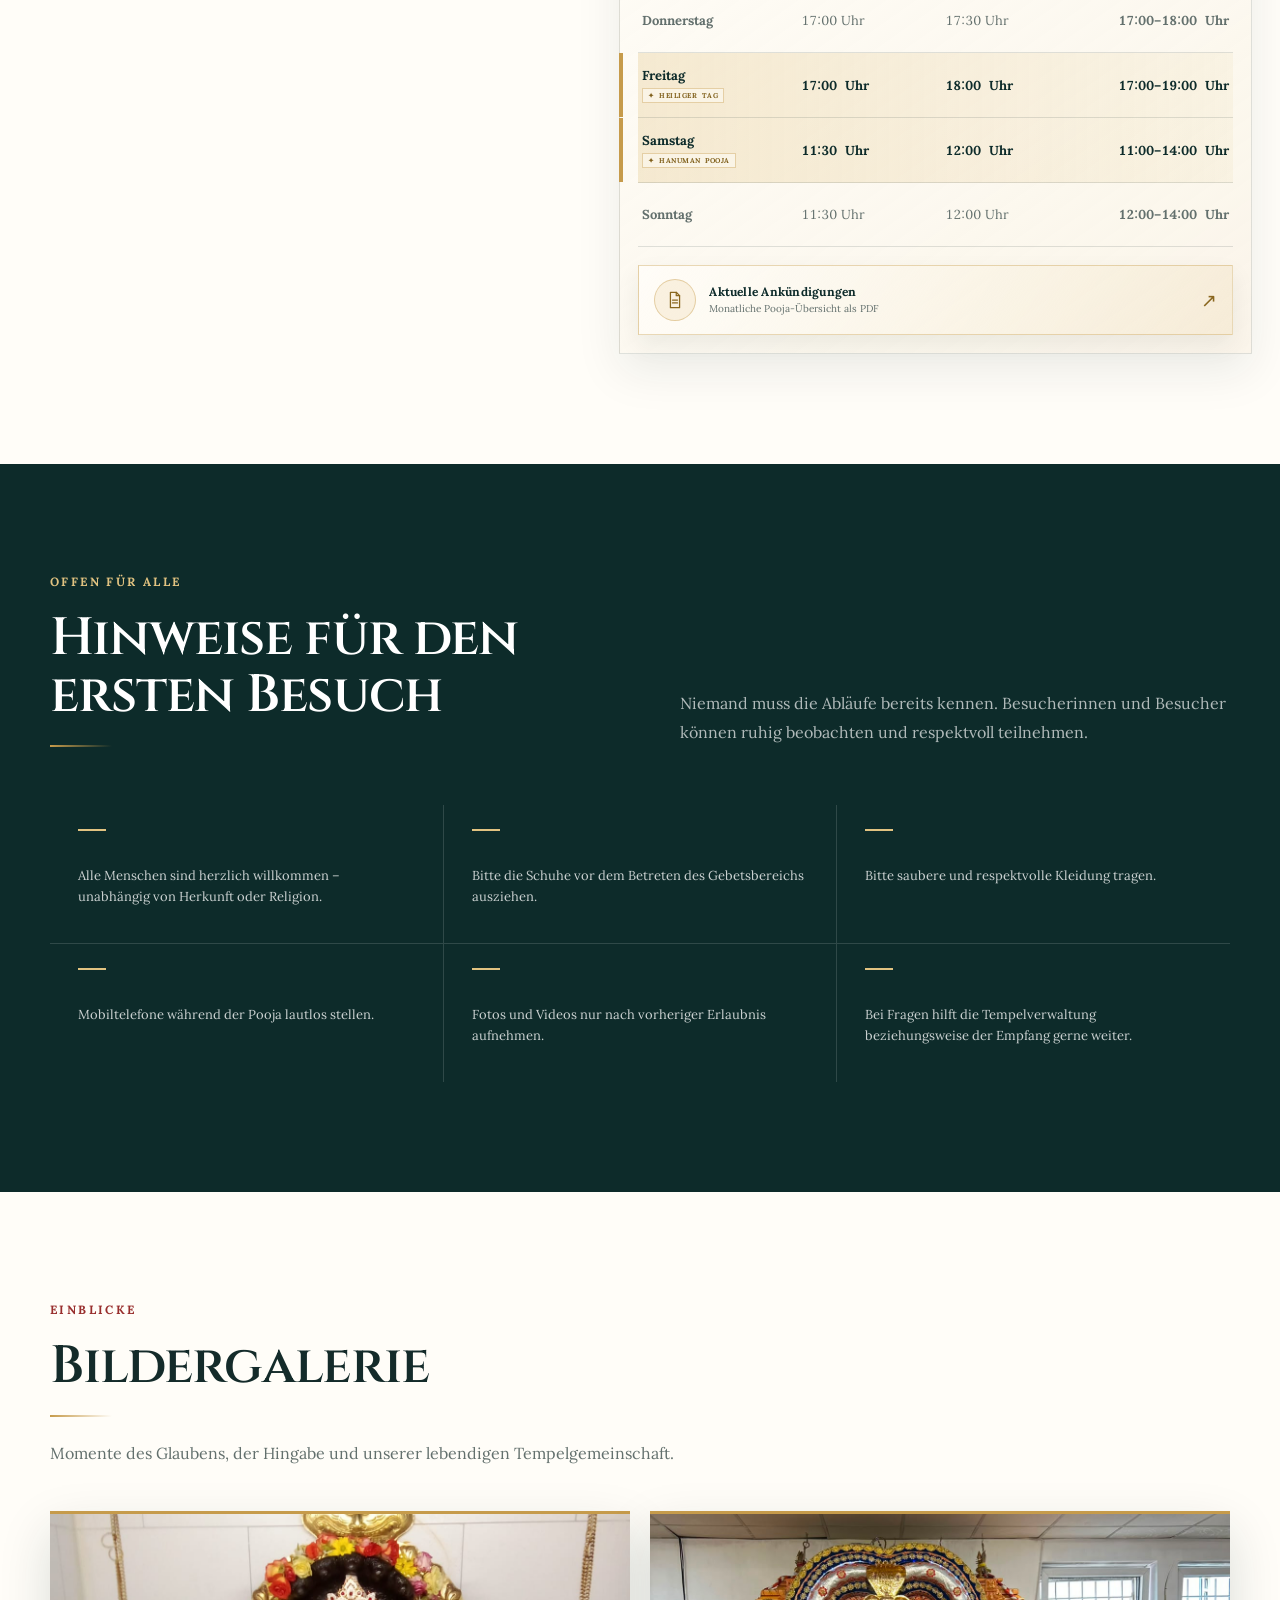
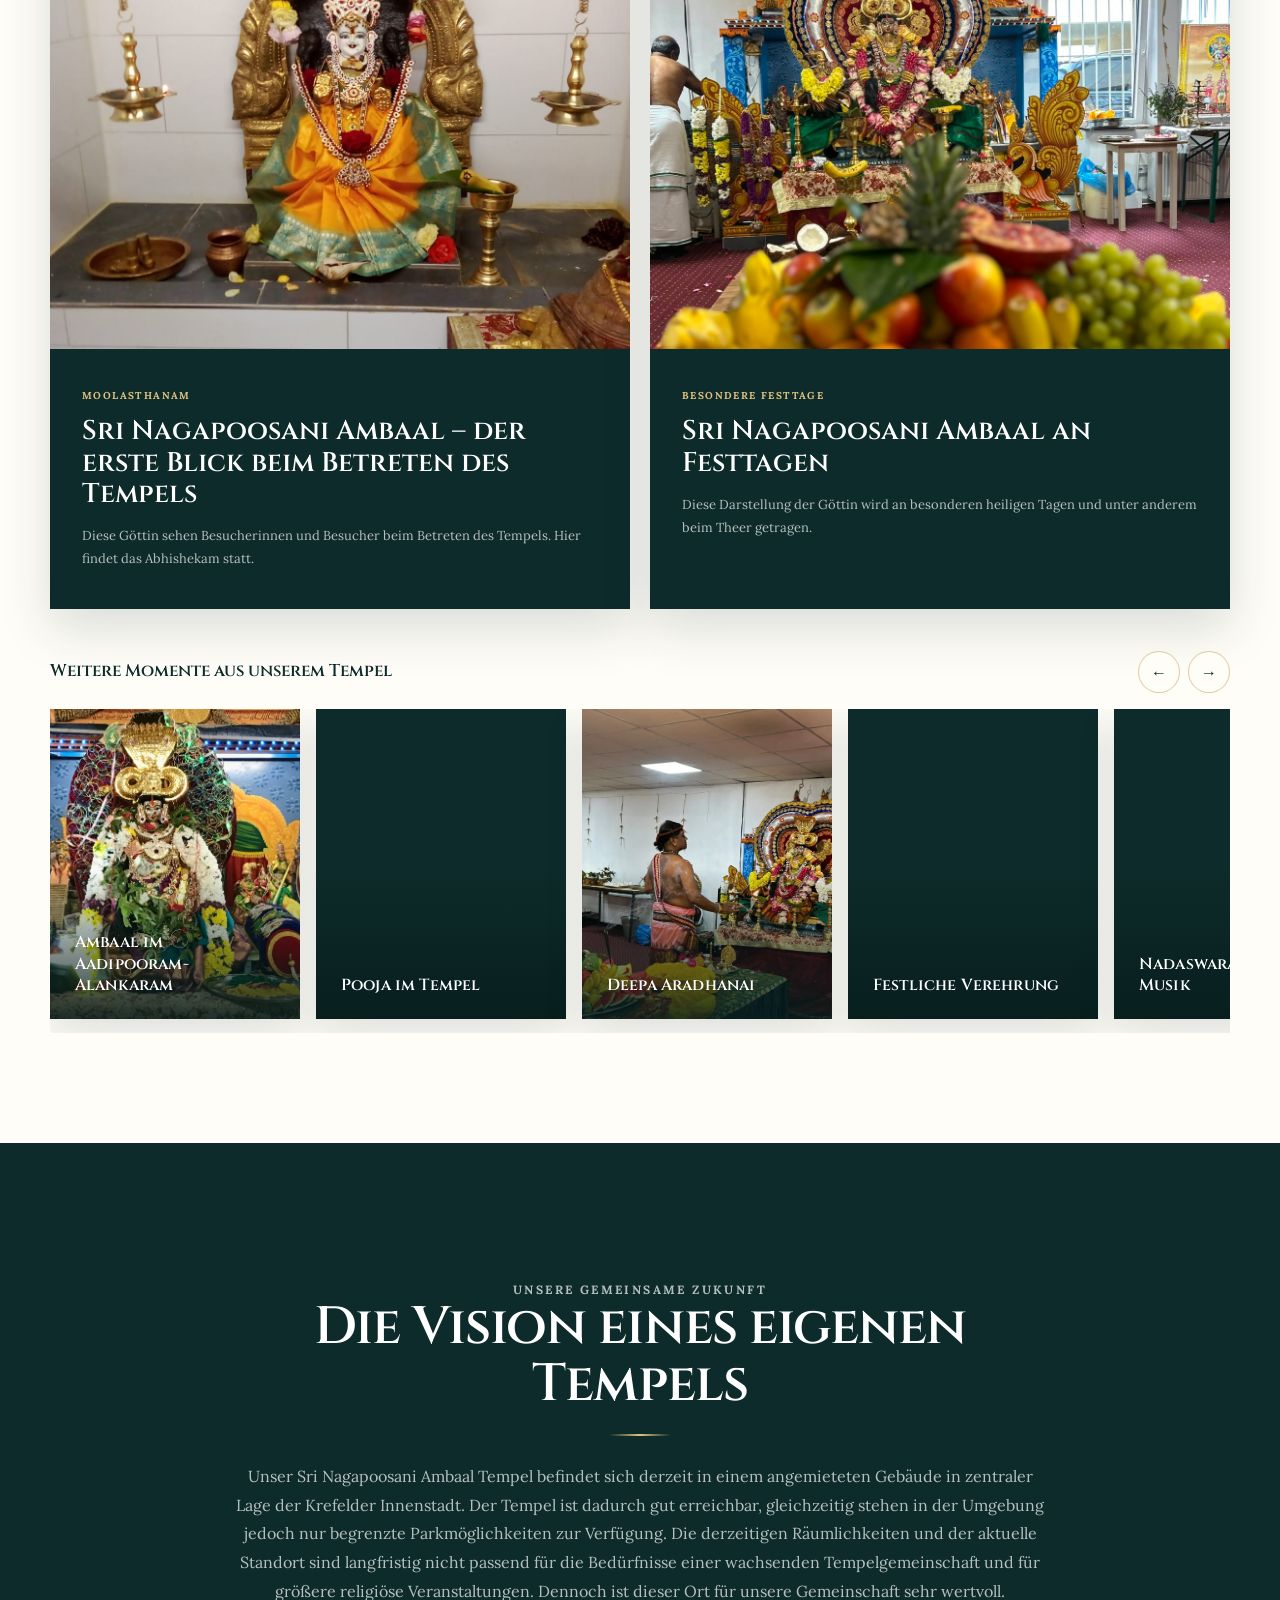
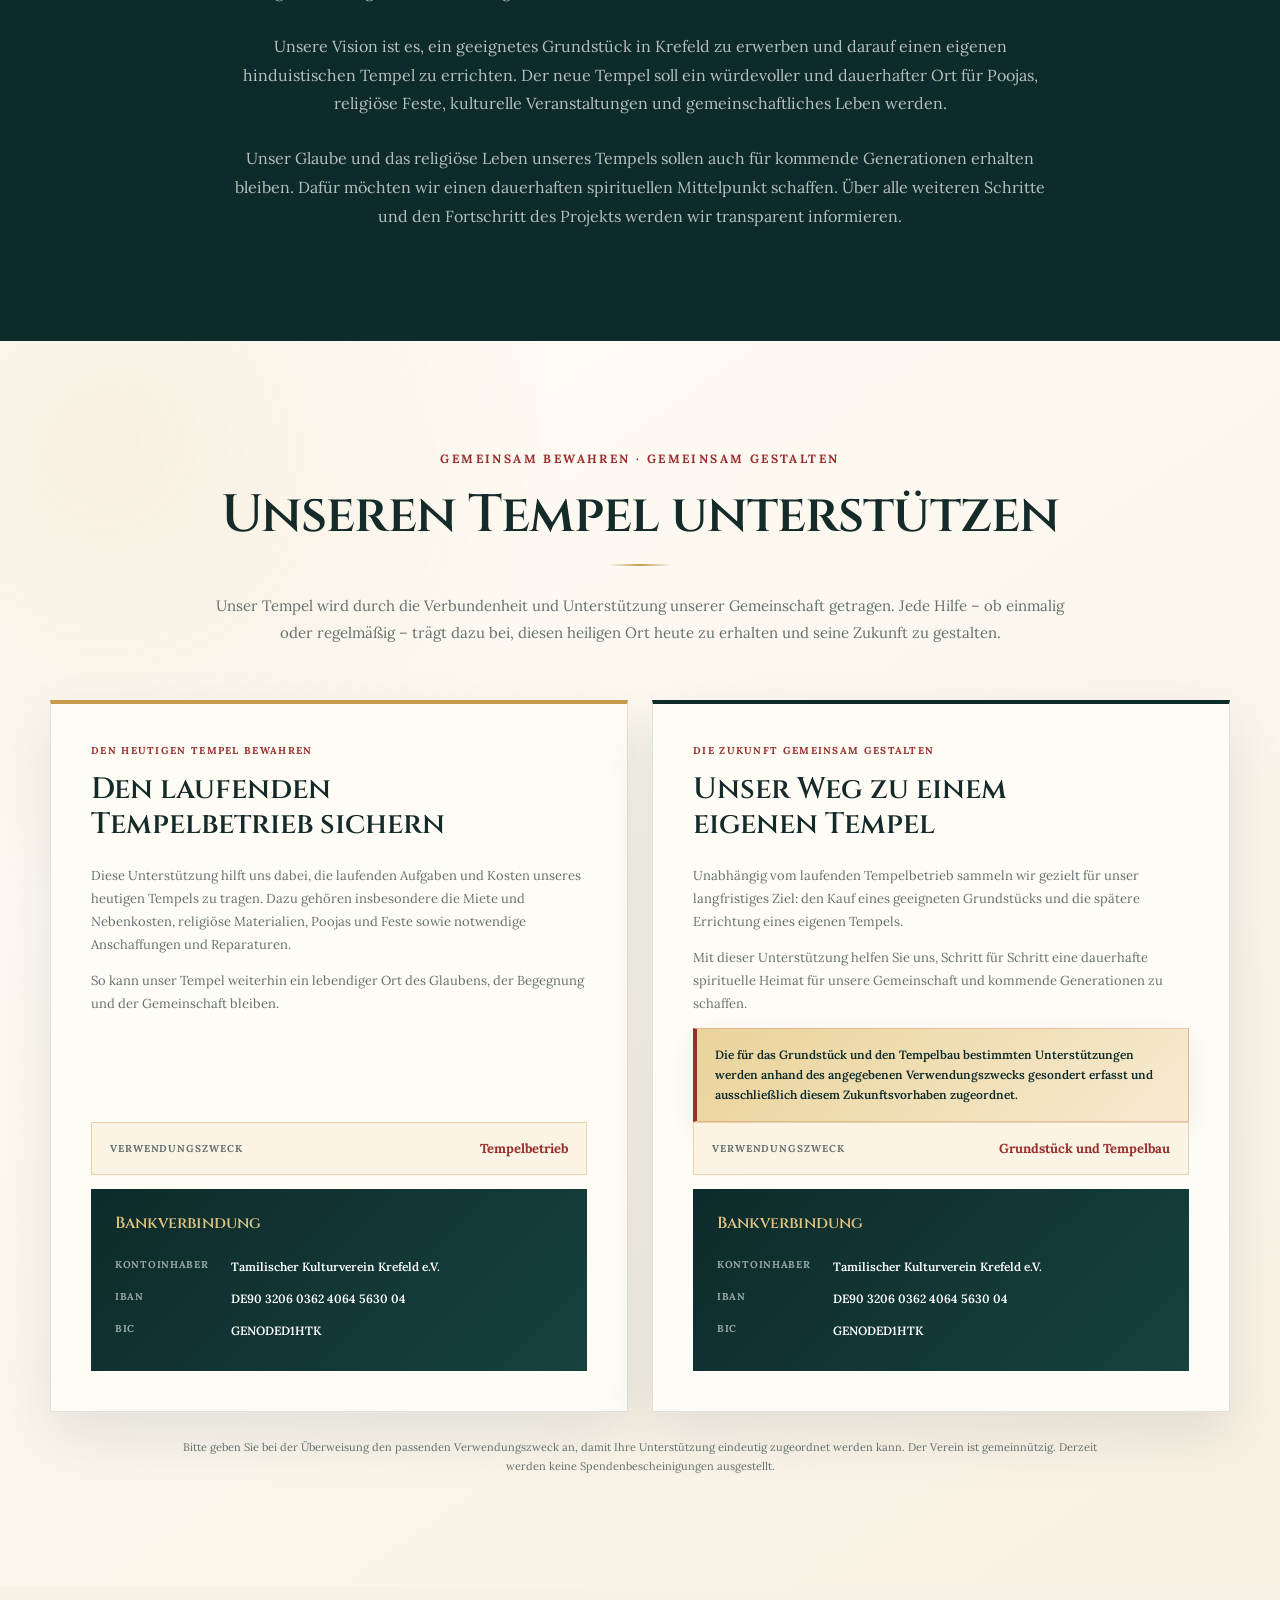
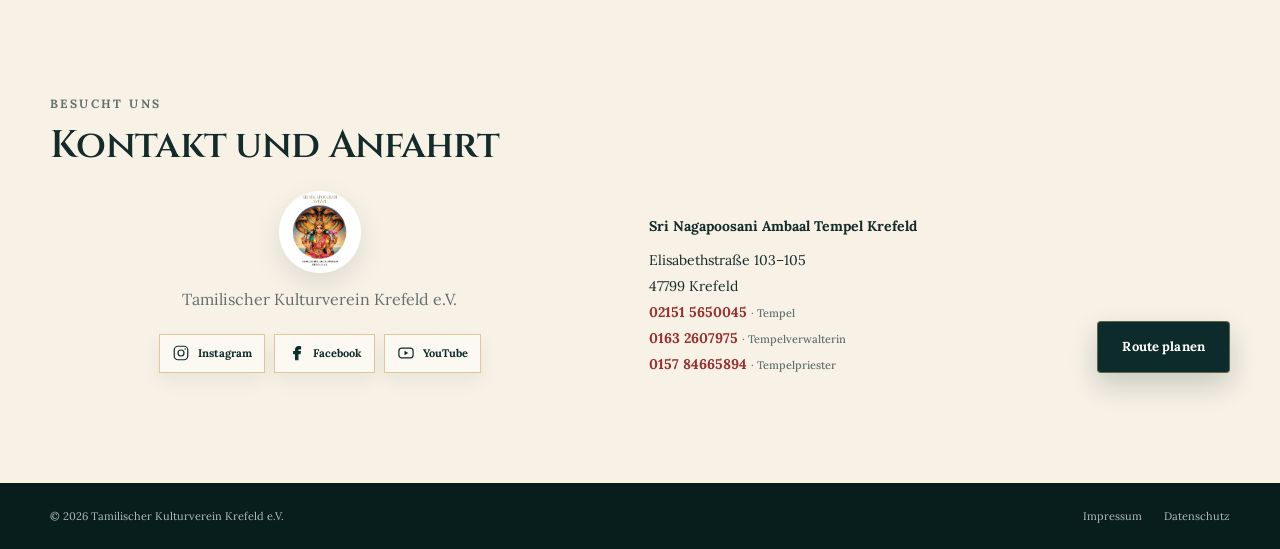
==== commit 136798c3: "Alle tamilischen Tabellen-Wochentage verkürzen" ====
--- a/index.html
+++ b/index.html
@@ -211,11 +211,11 @@
           <div><p class="section-kicker">Gemeinsam feiern</p><h2>Pooja-Zeiten und Veranstaltungen</h2></div>
           <div class="schedule-panel" aria-label="Regelmäßiger Wochenplan">
             <div class="schedule-heading"><span>Tag</span><span>Abhishekam</span><span>Pooja</span><span>Öffnungszeiten</span></div>
-            <div class="schedule-row"><strong><span class="schedule-lang schedule-lang-de">Montag</span><span class="schedule-lang schedule-lang-ta">திங்கட்கிழமை</span><span class="schedule-lang schedule-lang-en">Monday</span></strong><span><span class="schedule-lang schedule-lang-de">17:00 Uhr</span><span class="schedule-lang schedule-lang-ta">17:00 மணி</span><span class="schedule-lang schedule-lang-en">5:00 PM</span></span><span><span class="schedule-lang schedule-lang-de">17:30 Uhr</span><span class="schedule-lang schedule-lang-ta">17:30 மணி</span><span class="schedule-lang schedule-lang-en">5:30 PM</span></span><span class="schedule-opening-hours"><span class="schedule-lang schedule-lang-de">17:00–18:00 Uhr</span><span class="schedule-lang schedule-lang-ta">17:00–18:00 மணி</span><span class="schedule-lang schedule-lang-en">5:00–6:00 PM</span></span></div>
-            <div class="schedule-row holy-day"><strong><span class="schedule-lang schedule-lang-de">Dienstag</span><span class="schedule-lang schedule-lang-ta">செவ்வாய்க்கிழமை</span><span class="schedule-lang schedule-lang-en">Tuesday</span></strong><span><span class="schedule-lang schedule-lang-de">17:00 Uhr</span><span class="schedule-lang schedule-lang-ta">17:00 மணி</span><span class="schedule-lang schedule-lang-en">5:00 PM</span></span><span><span class="schedule-lang schedule-lang-de">18:00 Uhr</span><span class="schedule-lang schedule-lang-ta">18:00 மணி</span><span class="schedule-lang schedule-lang-en">6:00 PM</span></span><span class="schedule-opening-hours"><span class="schedule-lang schedule-lang-de">17:00–19:00 Uhr</span><span class="schedule-lang schedule-lang-ta">17:00–19:00 மணி</span><span class="schedule-lang schedule-lang-en">5:00–7:00 PM</span></span></div>
-            <div class="schedule-row"><strong><span class="schedule-lang schedule-lang-de">Mittwoch</span><span class="schedule-lang schedule-lang-ta">புதன்கிழமை</span><span class="schedule-lang schedule-lang-en">Wednesday</span></strong><span><span class="schedule-lang schedule-lang-de">17:00 Uhr</span><span class="schedule-lang schedule-lang-ta">17:00 மணி</span><span class="schedule-lang schedule-lang-en">5:00 PM</span></span><span><span class="schedule-lang schedule-lang-de">17:30 Uhr</span><span class="schedule-lang schedule-lang-ta">17:30 மணி</span><span class="schedule-lang schedule-lang-en">5:30 PM</span></span><span class="schedule-opening-hours"><span class="schedule-lang schedule-lang-de">17:00–18:00 Uhr</span><span class="schedule-lang schedule-lang-ta">17:00–18:00 மணி</span><span class="schedule-lang schedule-lang-en">5:00–6:00 PM</span></span></div>
-            <div class="schedule-row"><strong><span class="schedule-lang schedule-lang-de">Donnerstag</span><span class="schedule-lang schedule-lang-ta">வியாழக்கிழமை</span><span class="schedule-lang schedule-lang-en">Thursday</span></strong><span><span class="schedule-lang schedule-lang-de">17:00 Uhr</span><span class="schedule-lang schedule-lang-ta">17:00 மணி</span><span class="schedule-lang schedule-lang-en">5:00 PM</span></span><span><span class="schedule-lang schedule-lang-de">17:30 Uhr</span><span class="schedule-lang schedule-lang-ta">17:30 மணி</span><span class="schedule-lang schedule-lang-en">5:30 PM</span></span><span class="schedule-opening-hours"><span class="schedule-lang schedule-lang-de">17:00–18:00 Uhr</span><span class="schedule-lang schedule-lang-ta">17:00–18:00 மணி</span><span class="schedule-lang schedule-lang-en">5:00–6:00 PM</span></span></div>
-            <div class="schedule-row holy-day"><strong><span class="schedule-lang schedule-lang-de">Freitag</span><span class="schedule-lang schedule-lang-ta">வெள்ளிக்கிழமை</span><span class="schedule-lang schedule-lang-en">Friday</span></strong><span><span class="schedule-lang schedule-lang-de">17:00 Uhr</span><span class="schedule-lang schedule-lang-ta">17:00 மணி</span><span class="schedule-lang schedule-lang-en">5:00 PM</span></span><span><span class="schedule-lang schedule-lang-de">18:00 Uhr</span><span class="schedule-lang schedule-lang-ta">18:00 மணி</span><span class="schedule-lang schedule-lang-en">6:00 PM</span></span><span class="schedule-opening-hours"><span class="schedule-lang schedule-lang-de">17:00–19:00 Uhr</span><span class="schedule-lang schedule-lang-ta">17:00–19:00 மணி</span><span class="schedule-lang schedule-lang-en">5:00–7:00 PM</span></span></div>
+            <div class="schedule-row"><strong><span class="schedule-lang schedule-lang-de">Montag</span><span class="schedule-lang schedule-lang-ta">திங்கள்</span><span class="schedule-lang schedule-lang-en">Monday</span></strong><span><span class="schedule-lang schedule-lang-de">17:00 Uhr</span><span class="schedule-lang schedule-lang-ta">17:00 மணி</span><span class="schedule-lang schedule-lang-en">5:00 PM</span></span><span><span class="schedule-lang schedule-lang-de">17:30 Uhr</span><span class="schedule-lang schedule-lang-ta">17:30 மணி</span><span class="schedule-lang schedule-lang-en">5:30 PM</span></span><span class="schedule-opening-hours"><span class="schedule-lang schedule-lang-de">17:00–18:00 Uhr</span><span class="schedule-lang schedule-lang-ta">17:00–18:00 மணி</span><span class="schedule-lang schedule-lang-en">5:00–6:00 PM</span></span></div>
+            <div class="schedule-row holy-day"><strong><span class="schedule-lang schedule-lang-de">Dienstag</span><span class="schedule-lang schedule-lang-ta">செவ்வாய்</span><span class="schedule-lang schedule-lang-en">Tuesday</span></strong><span><span class="schedule-lang schedule-lang-de">17:00 Uhr</span><span class="schedule-lang schedule-lang-ta">17:00 மணி</span><span class="schedule-lang schedule-lang-en">5:00 PM</span></span><span><span class="schedule-lang schedule-lang-de">18:00 Uhr</span><span class="schedule-lang schedule-lang-ta">18:00 மணி</span><span class="schedule-lang schedule-lang-en">6:00 PM</span></span><span class="schedule-opening-hours"><span class="schedule-lang schedule-lang-de">17:00–19:00 Uhr</span><span class="schedule-lang schedule-lang-ta">17:00–19:00 மணி</span><span class="schedule-lang schedule-lang-en">5:00–7:00 PM</span></span></div>
+            <div class="schedule-row"><strong><span class="schedule-lang schedule-lang-de">Mittwoch</span><span class="schedule-lang schedule-lang-ta">புதன்</span><span class="schedule-lang schedule-lang-en">Wednesday</span></strong><span><span class="schedule-lang schedule-lang-de">17:00 Uhr</span><span class="schedule-lang schedule-lang-ta">17:00 மணி</span><span class="schedule-lang schedule-lang-en">5:00 PM</span></span><span><span class="schedule-lang schedule-lang-de">17:30 Uhr</span><span class="schedule-lang schedule-lang-ta">17:30 மணி</span><span class="schedule-lang schedule-lang-en">5:30 PM</span></span><span class="schedule-opening-hours"><span class="schedule-lang schedule-lang-de">17:00–18:00 Uhr</span><span class="schedule-lang schedule-lang-ta">17:00–18:00 மணி</span><span class="schedule-lang schedule-lang-en">5:00–6:00 PM</span></span></div>
+            <div class="schedule-row"><strong><span class="schedule-lang schedule-lang-de">Donnerstag</span><span class="schedule-lang schedule-lang-ta">வியாழன்</span><span class="schedule-lang schedule-lang-en">Thursday</span></strong><span><span class="schedule-lang schedule-lang-de">17:00 Uhr</span><span class="schedule-lang schedule-lang-ta">17:00 மணி</span><span class="schedule-lang schedule-lang-en">5:00 PM</span></span><span><span class="schedule-lang schedule-lang-de">17:30 Uhr</span><span class="schedule-lang schedule-lang-ta">17:30 மணி</span><span class="schedule-lang schedule-lang-en">5:30 PM</span></span><span class="schedule-opening-hours"><span class="schedule-lang schedule-lang-de">17:00–18:00 Uhr</span><span class="schedule-lang schedule-lang-ta">17:00–18:00 மணி</span><span class="schedule-lang schedule-lang-en">5:00–6:00 PM</span></span></div>
+            <div class="schedule-row holy-day"><strong><span class="schedule-lang schedule-lang-de">Freitag</span><span class="schedule-lang schedule-lang-ta">வெள்ளி</span><span class="schedule-lang schedule-lang-en">Friday</span></strong><span><span class="schedule-lang schedule-lang-de">17:00 Uhr</span><span class="schedule-lang schedule-lang-ta">17:00 மணி</span><span class="schedule-lang schedule-lang-en">5:00 PM</span></span><span><span class="schedule-lang schedule-lang-de">18:00 Uhr</span><span class="schedule-lang schedule-lang-ta">18:00 மணி</span><span class="schedule-lang schedule-lang-en">6:00 PM</span></span><span class="schedule-opening-hours"><span class="schedule-lang schedule-lang-de">17:00–19:00 Uhr</span><span class="schedule-lang schedule-lang-ta">17:00–19:00 மணி</span><span class="schedule-lang schedule-lang-en">5:00–7:00 PM</span></span></div>
             <div class="schedule-row holy-day aanjaneyar-day"><strong><span class="schedule-lang schedule-lang-de">Samstag</span><span class="schedule-lang schedule-lang-ta">சனி</span><span class="schedule-lang schedule-lang-en">Saturday</span></strong><span><span class="schedule-lang schedule-lang-de">11:30 Uhr</span><span class="schedule-lang schedule-lang-ta">11:30 மணி</span><span class="schedule-lang schedule-lang-en">11:30 AM</span></span><span><span class="schedule-lang schedule-lang-de">12:00 Uhr</span><span class="schedule-lang schedule-lang-ta">12:00 மணி</span><span class="schedule-lang schedule-lang-en">12:00 PM</span></span><span class="schedule-opening-hours"><span class="schedule-lang schedule-lang-de">11:00–14:00 Uhr</span><span class="schedule-lang schedule-lang-ta">11:00–14:00 மணி</span><span class="schedule-lang schedule-lang-en">11:00 AM–2:00 PM</span></span></div>
             <div class="schedule-row"><strong><span class="schedule-lang schedule-lang-de">Sonntag</span><span class="schedule-lang schedule-lang-ta">ஞாயிறு</span><span class="schedule-lang schedule-lang-en">Sunday</span></strong><span><span class="schedule-lang schedule-lang-de">11:30 Uhr</span><span class="schedule-lang schedule-lang-ta">11:30 மணி</span><span class="schedule-lang schedule-lang-en">11:30 AM</span></span><span><span class="schedule-lang schedule-lang-de">12:00 Uhr</span><span class="schedule-lang schedule-lang-ta">12:00 மணி</span><span class="schedule-lang schedule-lang-en">12:00 PM</span></span><span class="schedule-opening-hours"><span class="schedule-lang schedule-lang-de">12:00–14:00 Uhr</span><span class="schedule-lang schedule-lang-ta">12:00–14:00 மணி</span><span class="schedule-lang schedule-lang-en">12:00–2:00 PM</span></span></div>
             <a class="announcement-card" href="dokumente/aktuelle-pooja-ankuendigung.pdf?v=20260820-1" target="_blank" rel="noreferrer" aria-label="Aktuelle Ankündigungen als PDF öffnen">
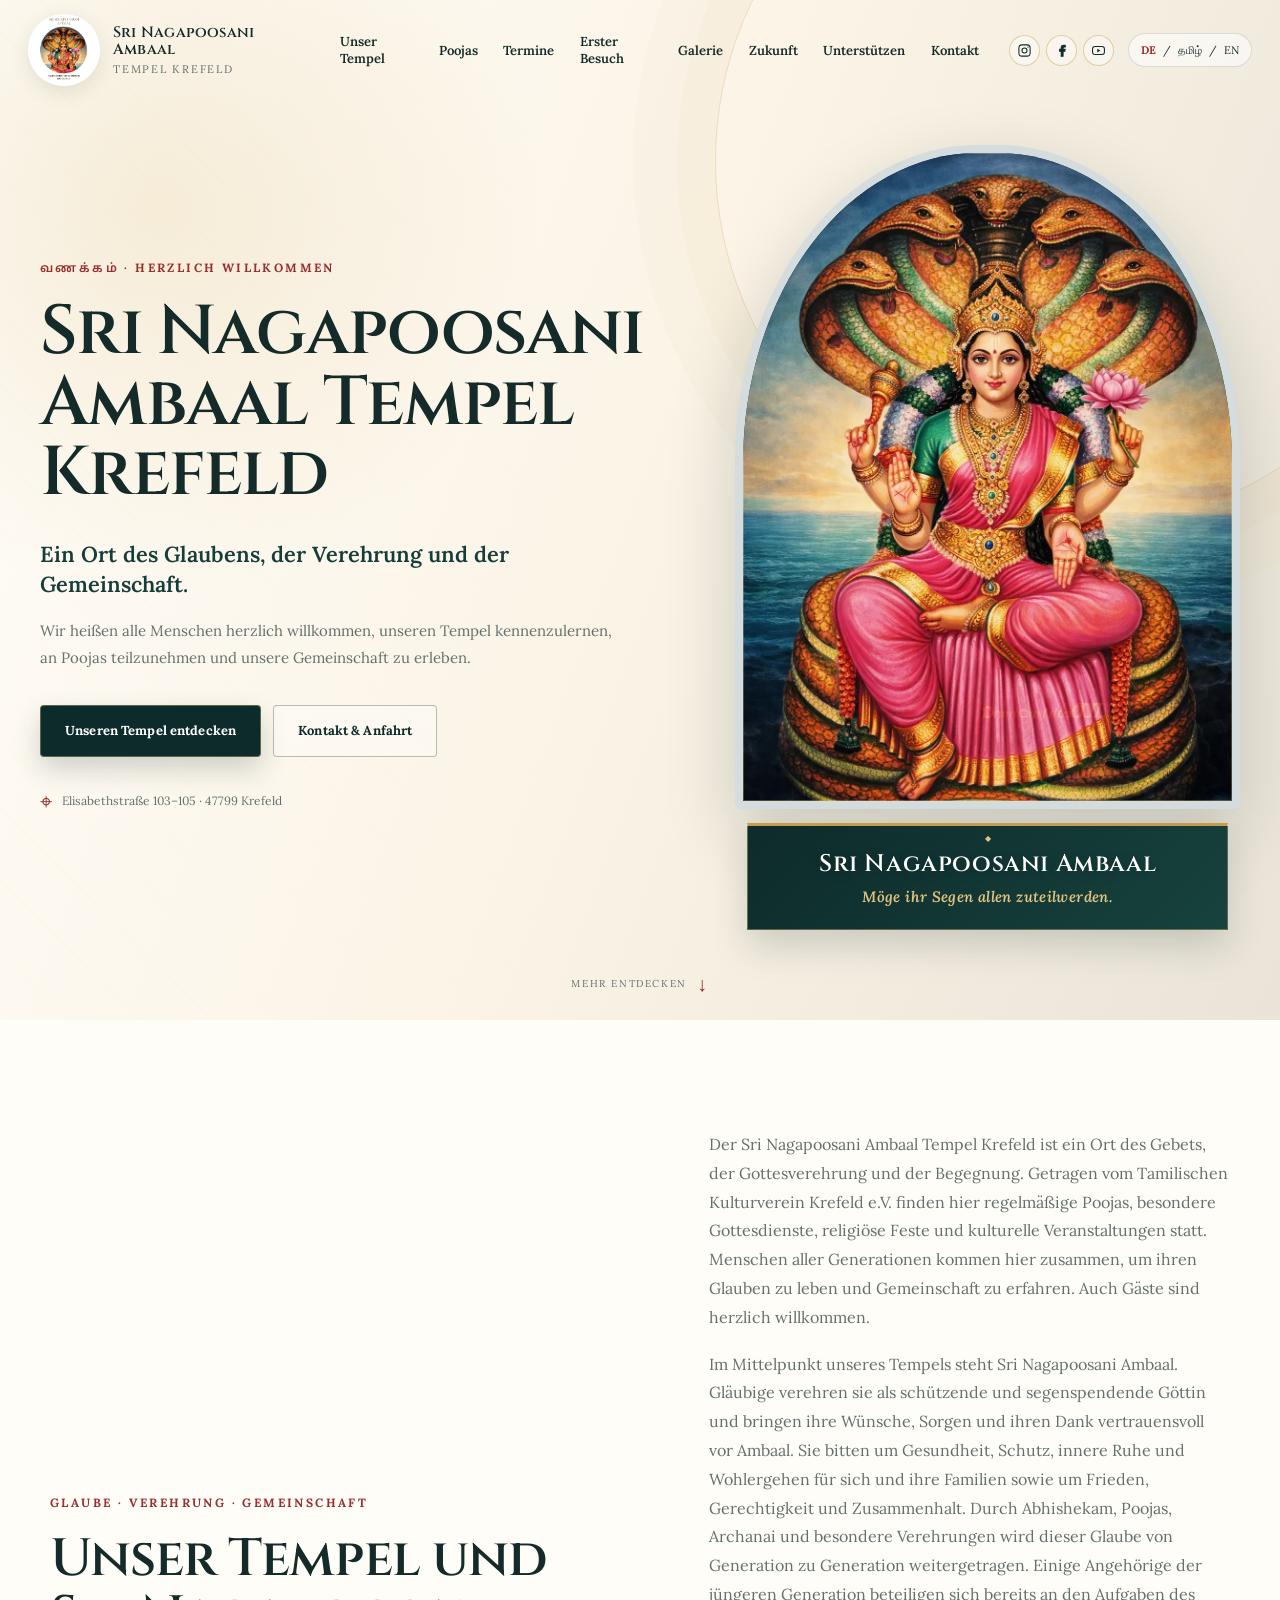
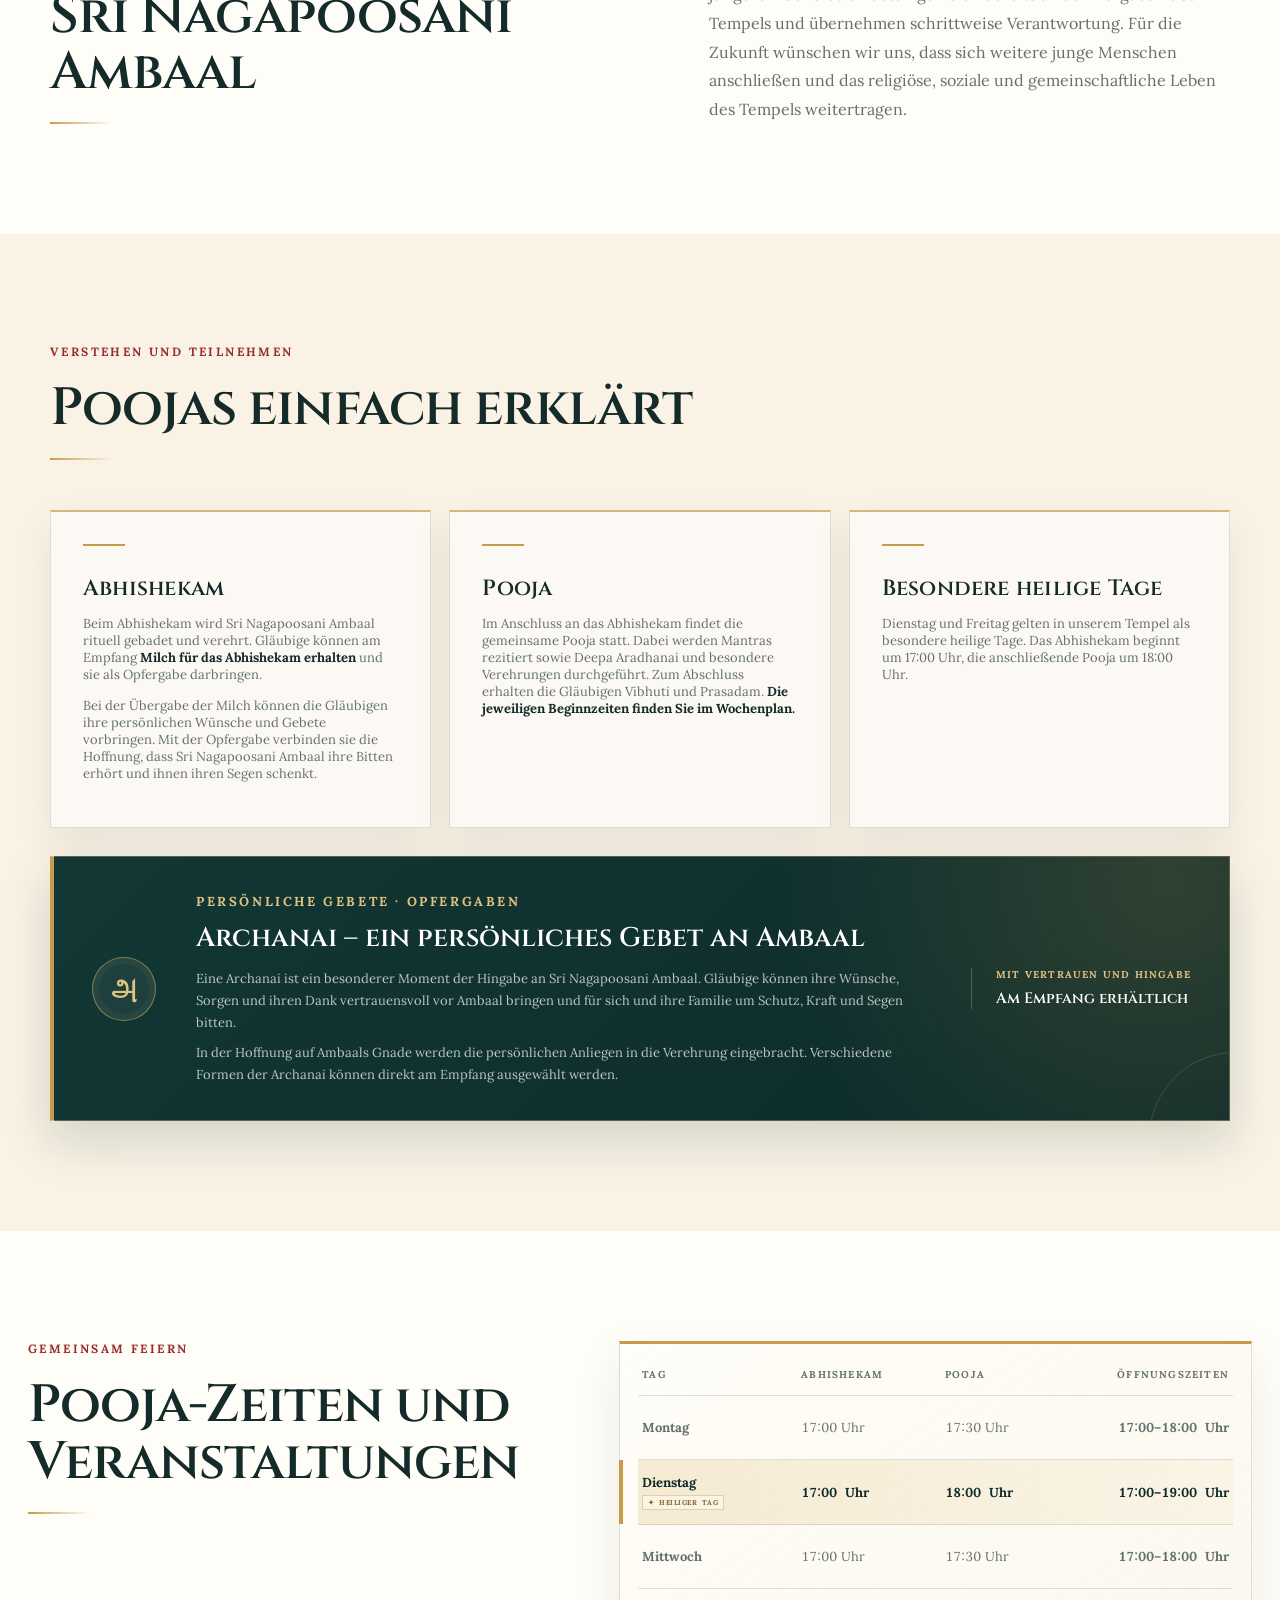
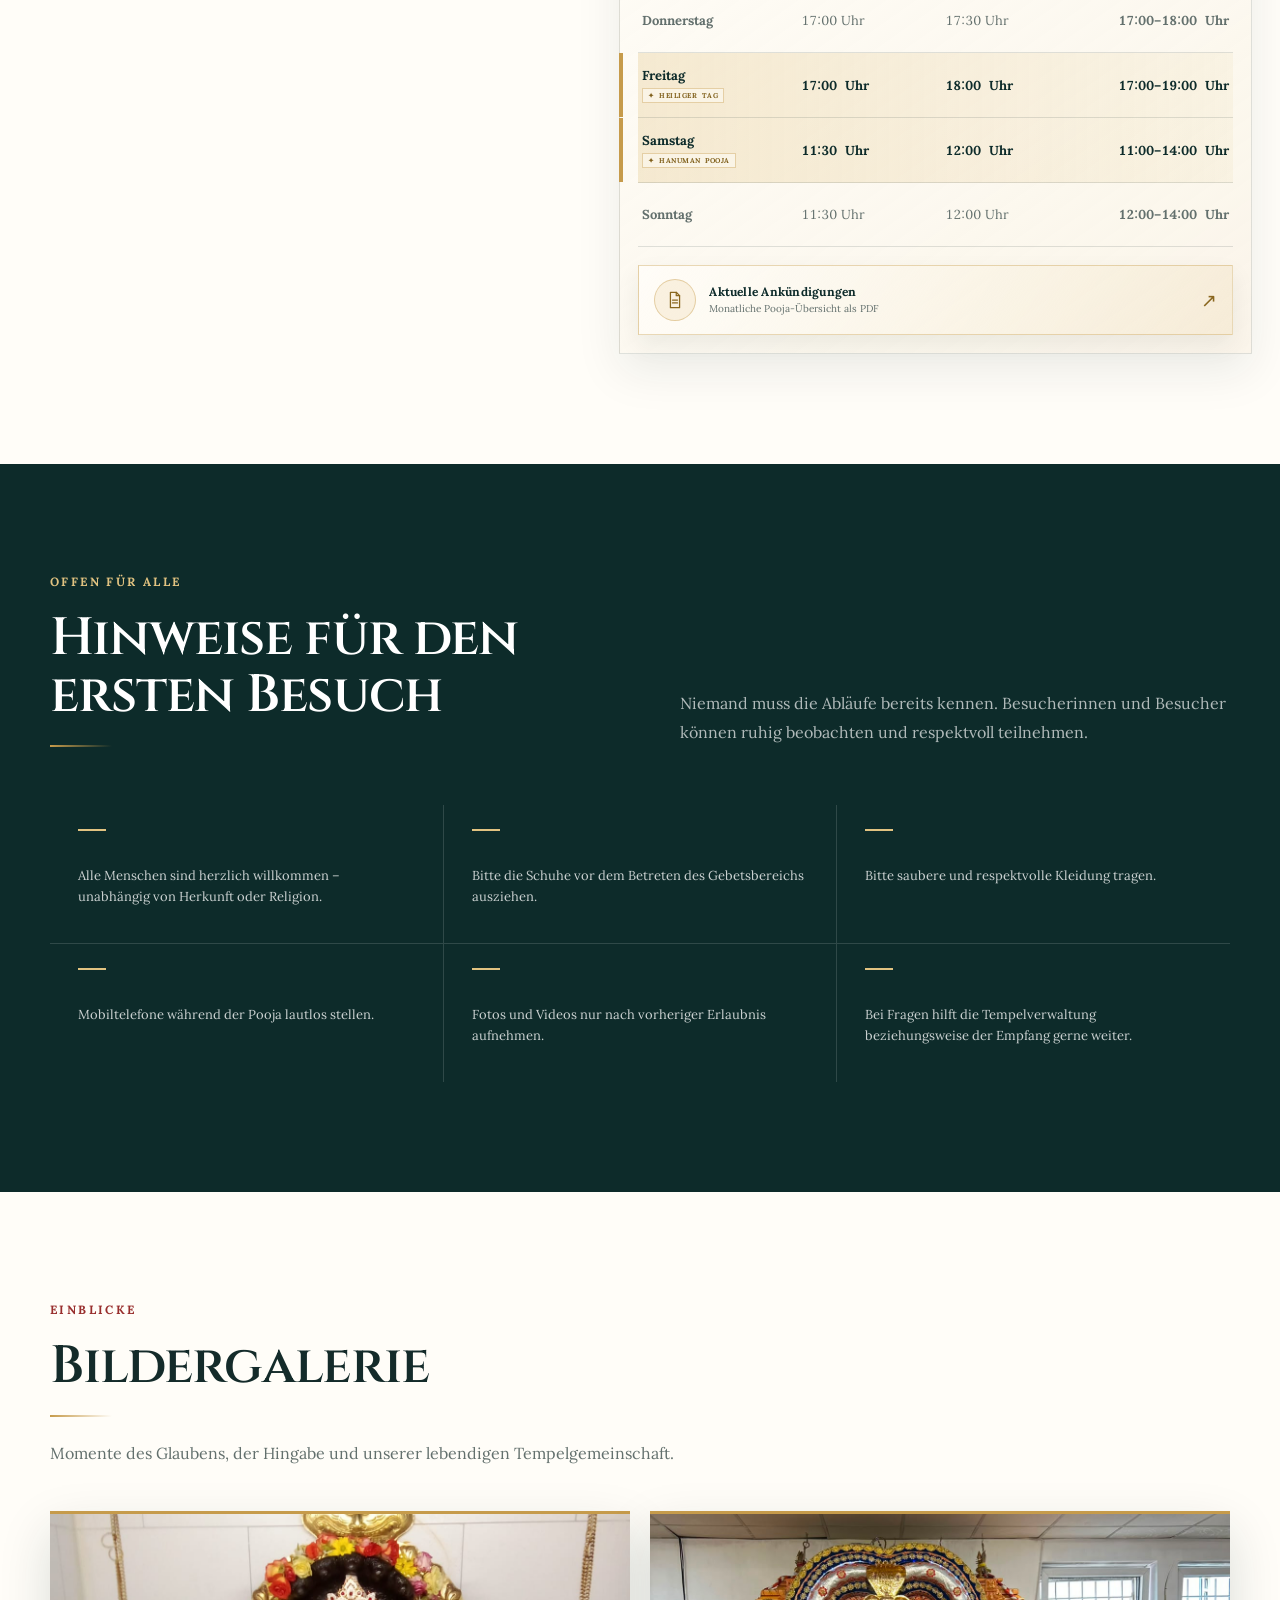
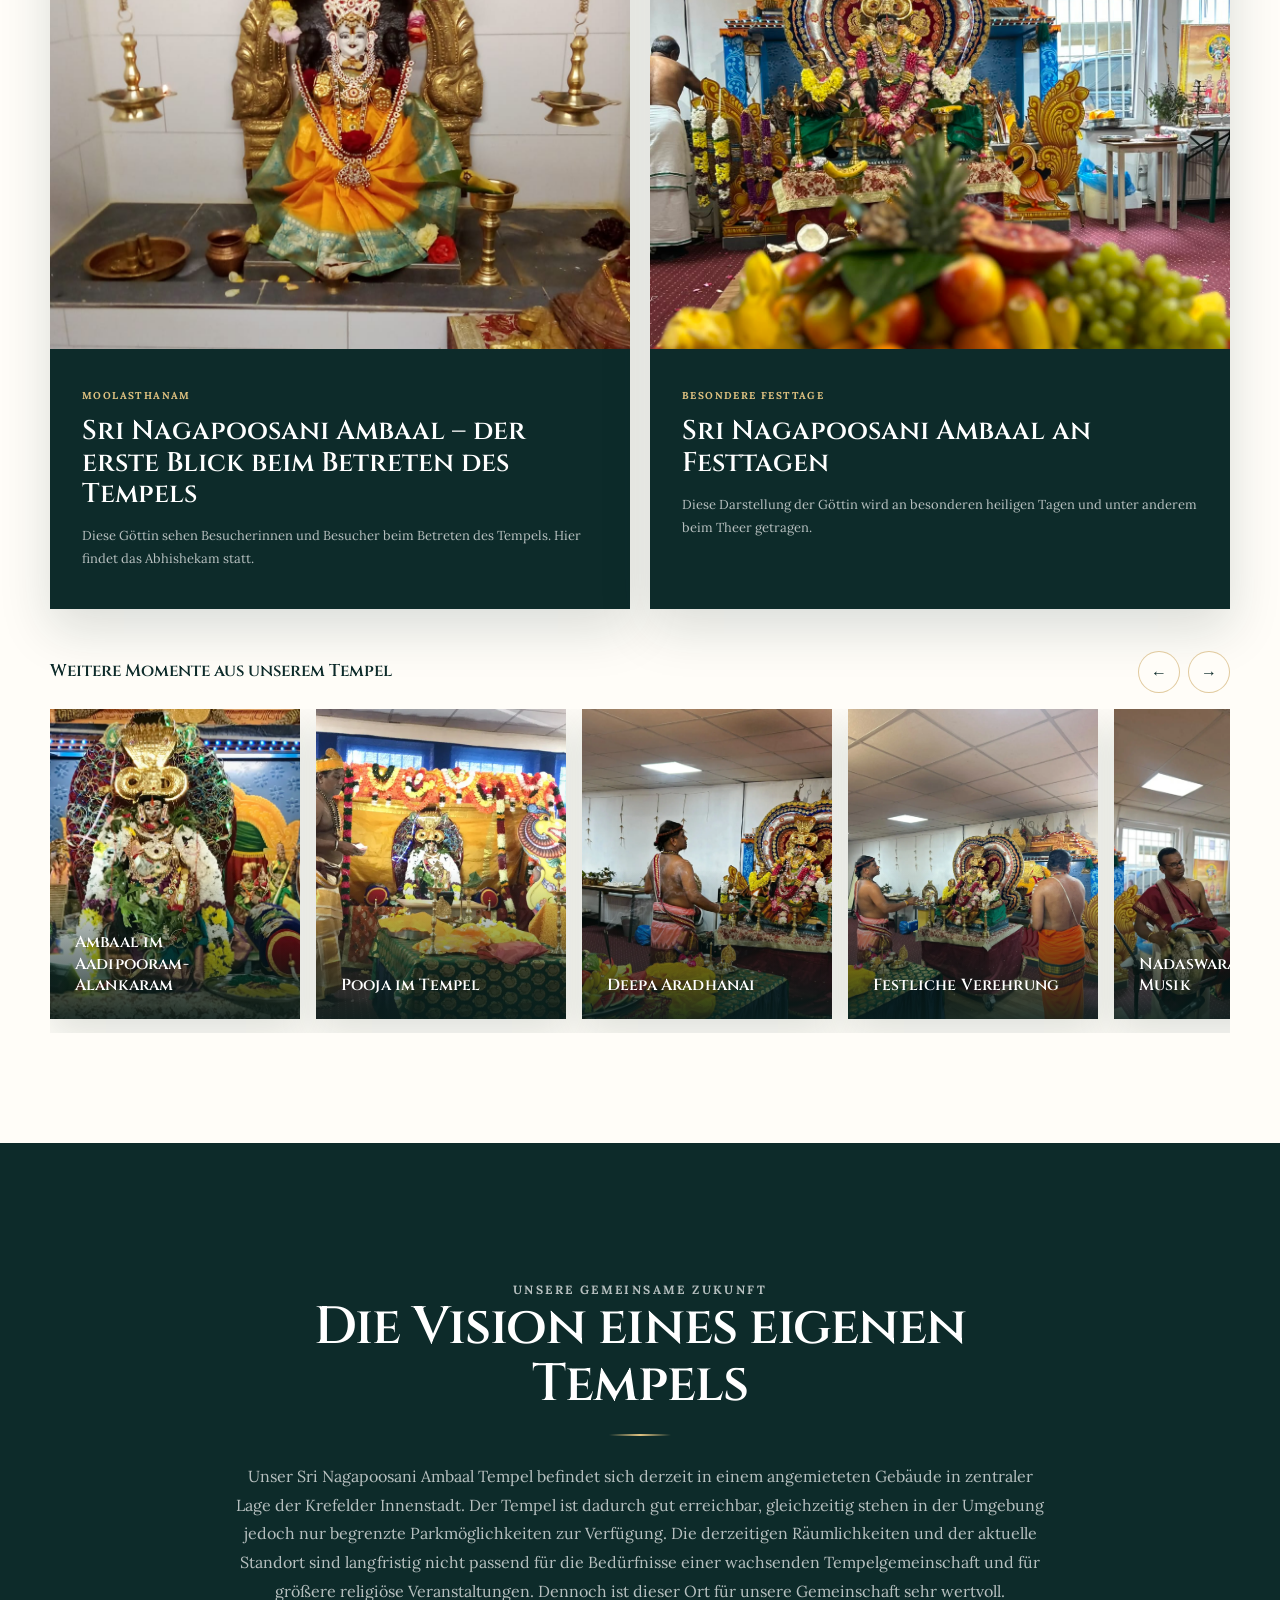
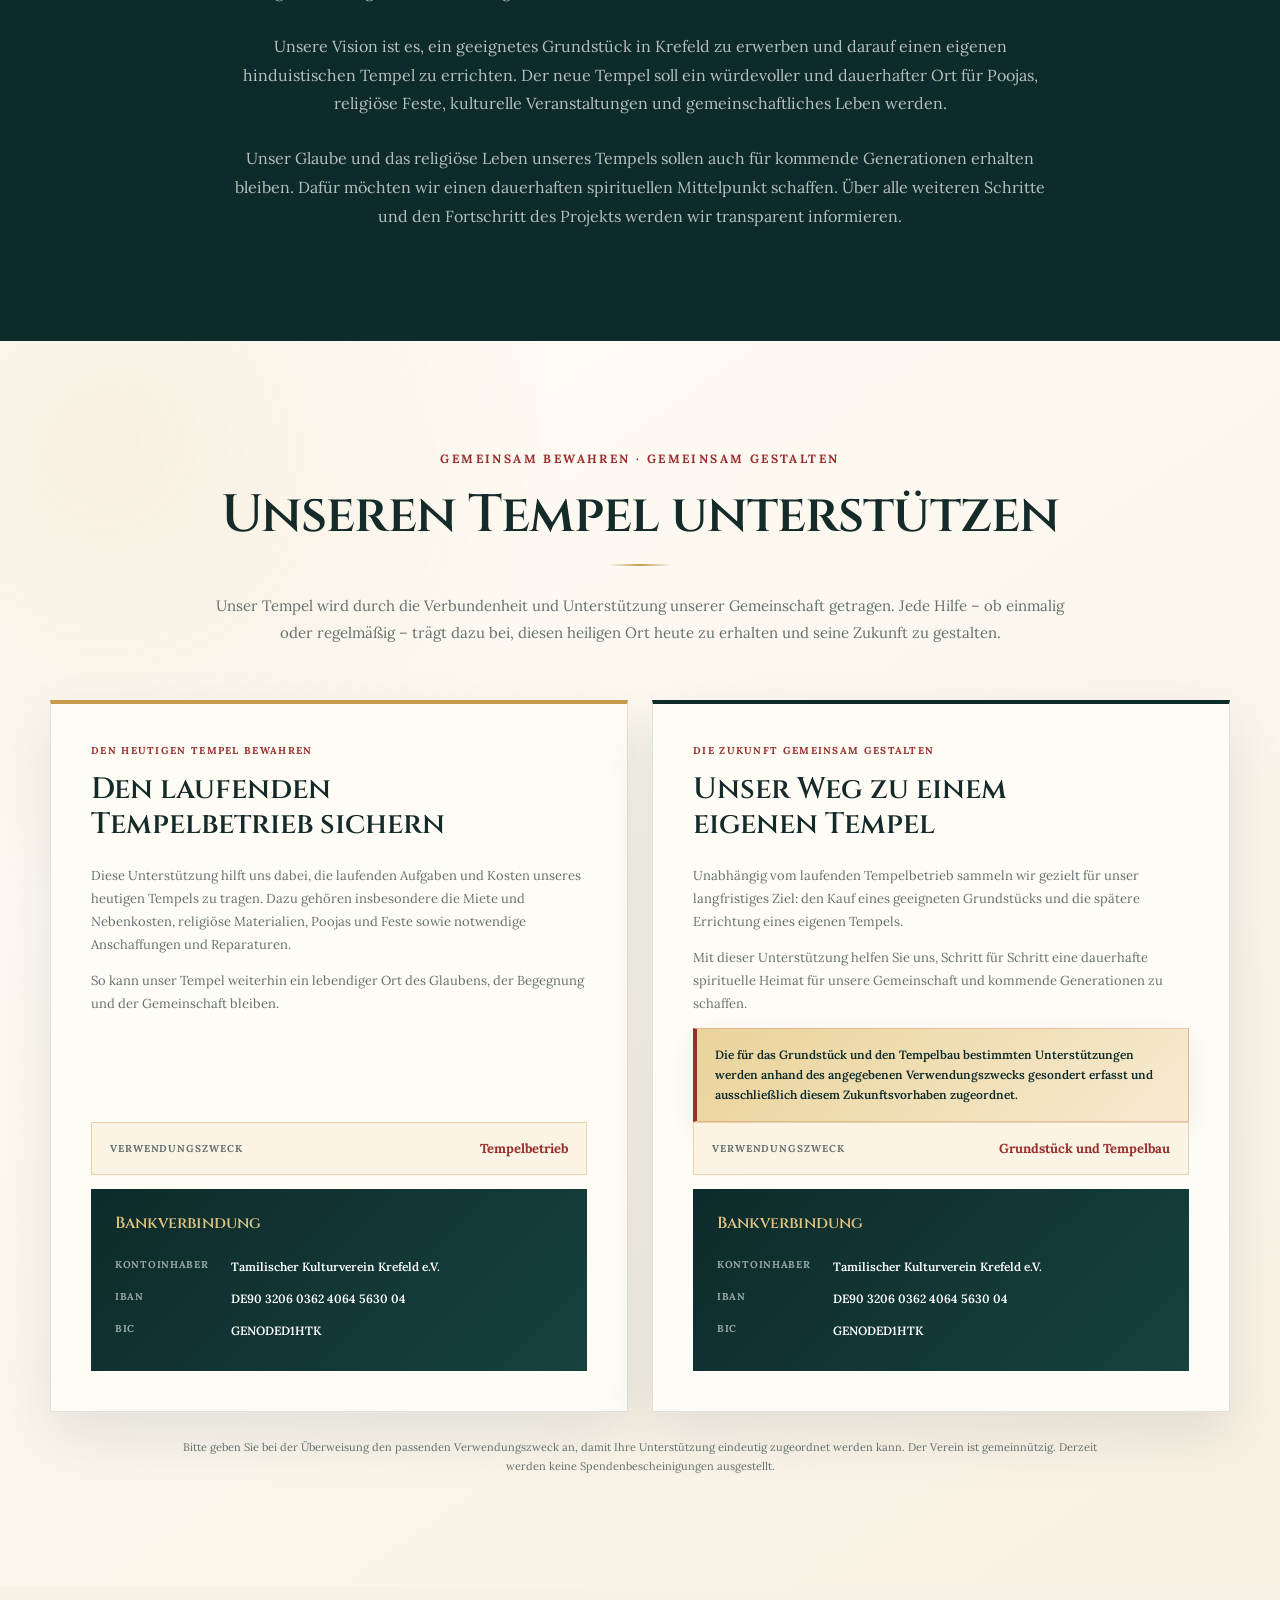
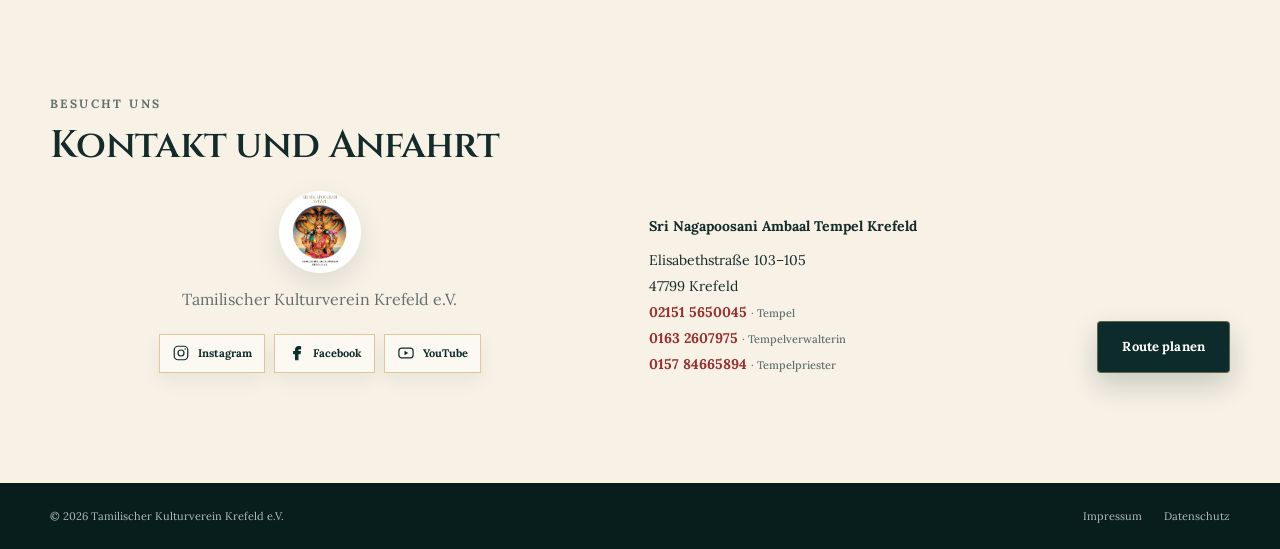
==== commit c0e81a5b: "Sprachlink-Version aktualisieren" ====
--- a/index.html
+++ b/index.html
@@ -49,7 +49,7 @@
     }
     </script>
     <link rel="stylesheet" href="styles.css?v=20260821-8" />
-    <script src="script.js?v=20260823-1" defer></script>
+    <script src="script.js?v=20260825-1" defer></script>
     <style>
       .schedule-lang { display: none; }
       html:not([data-language]) .schedule-lang-de,
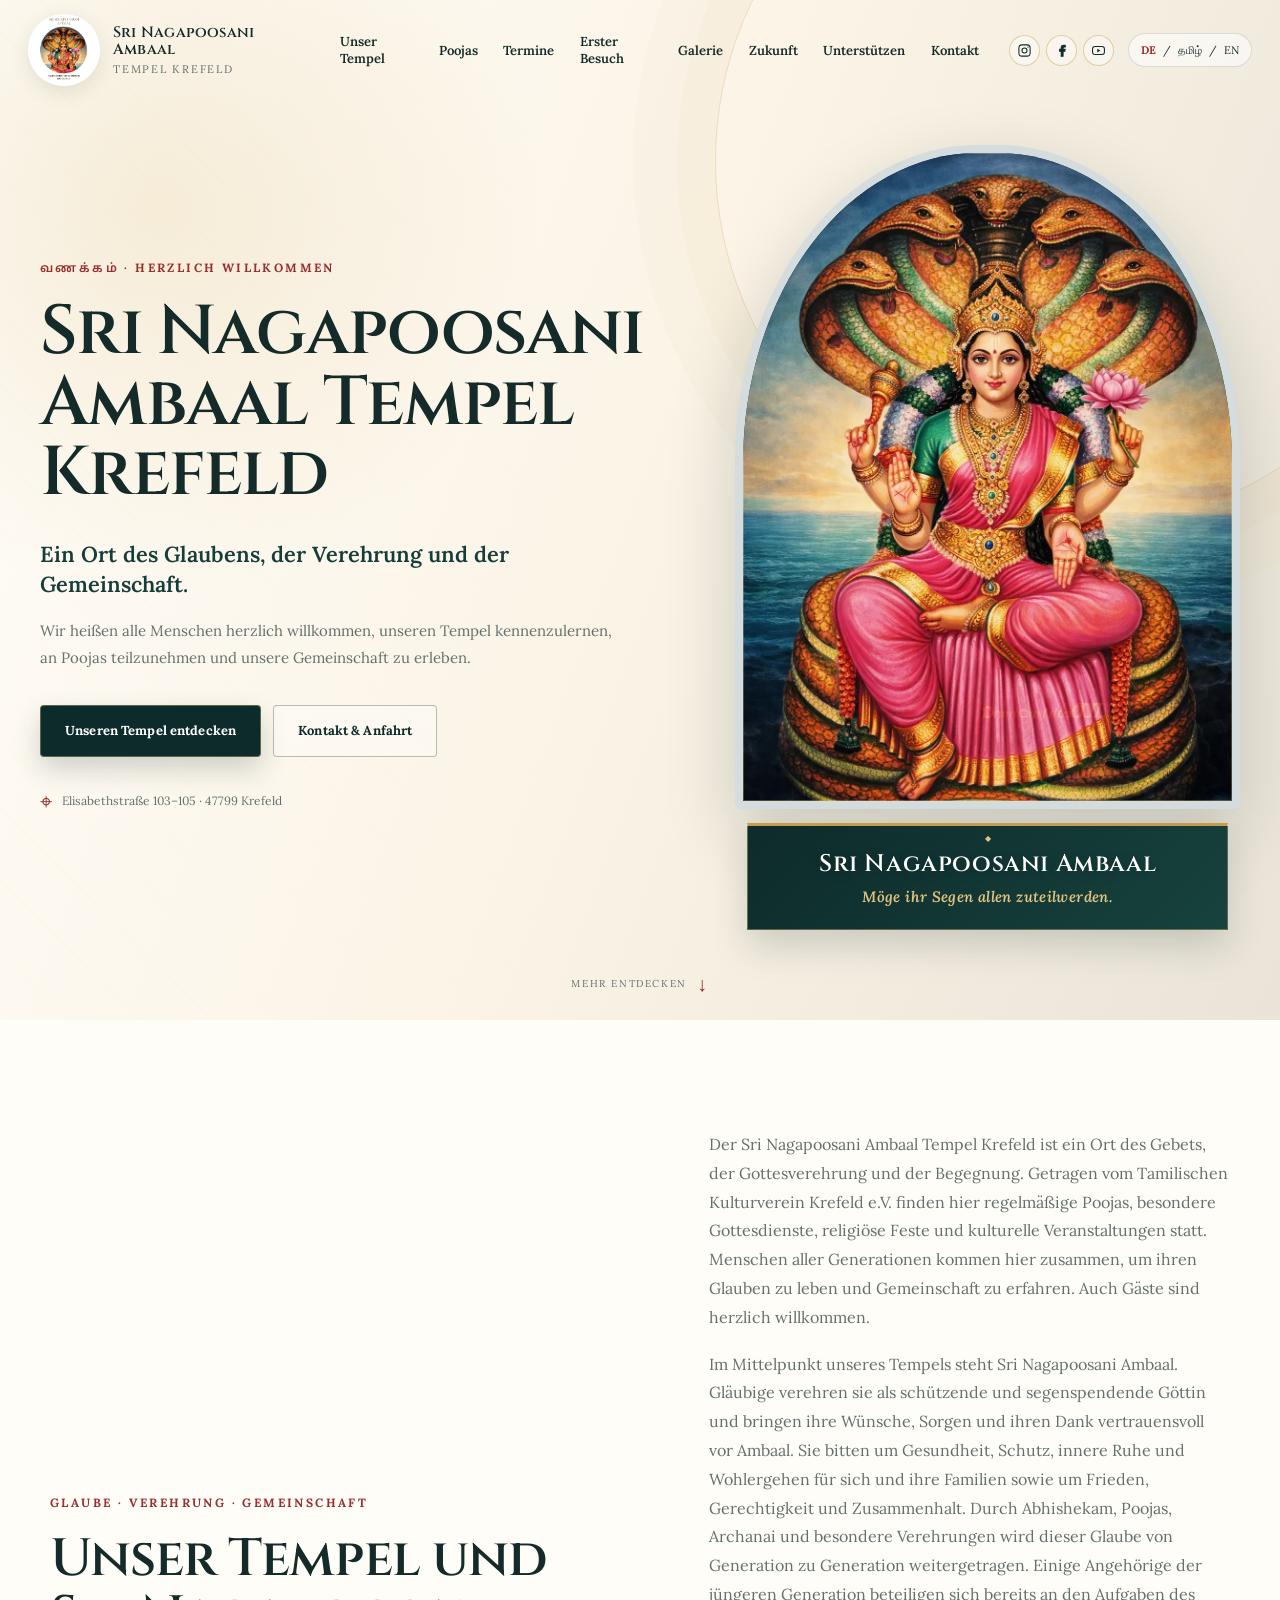
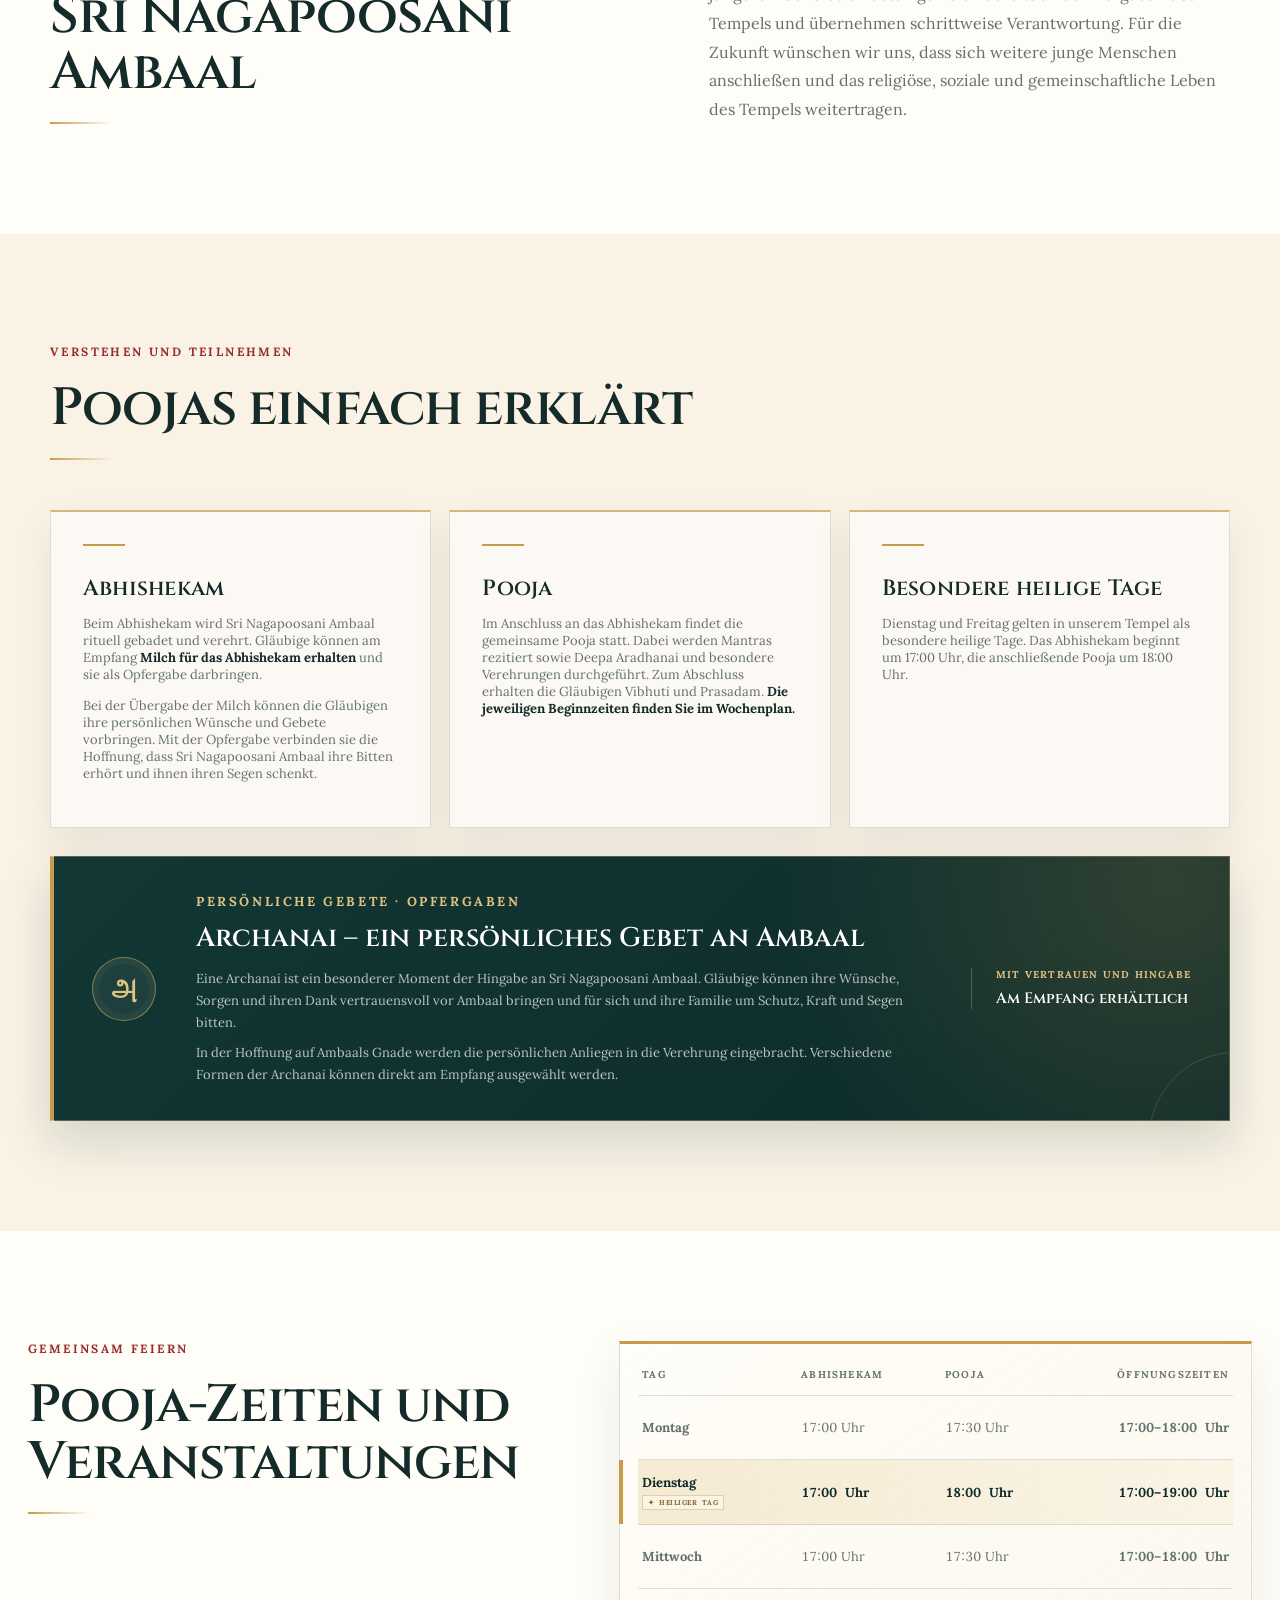
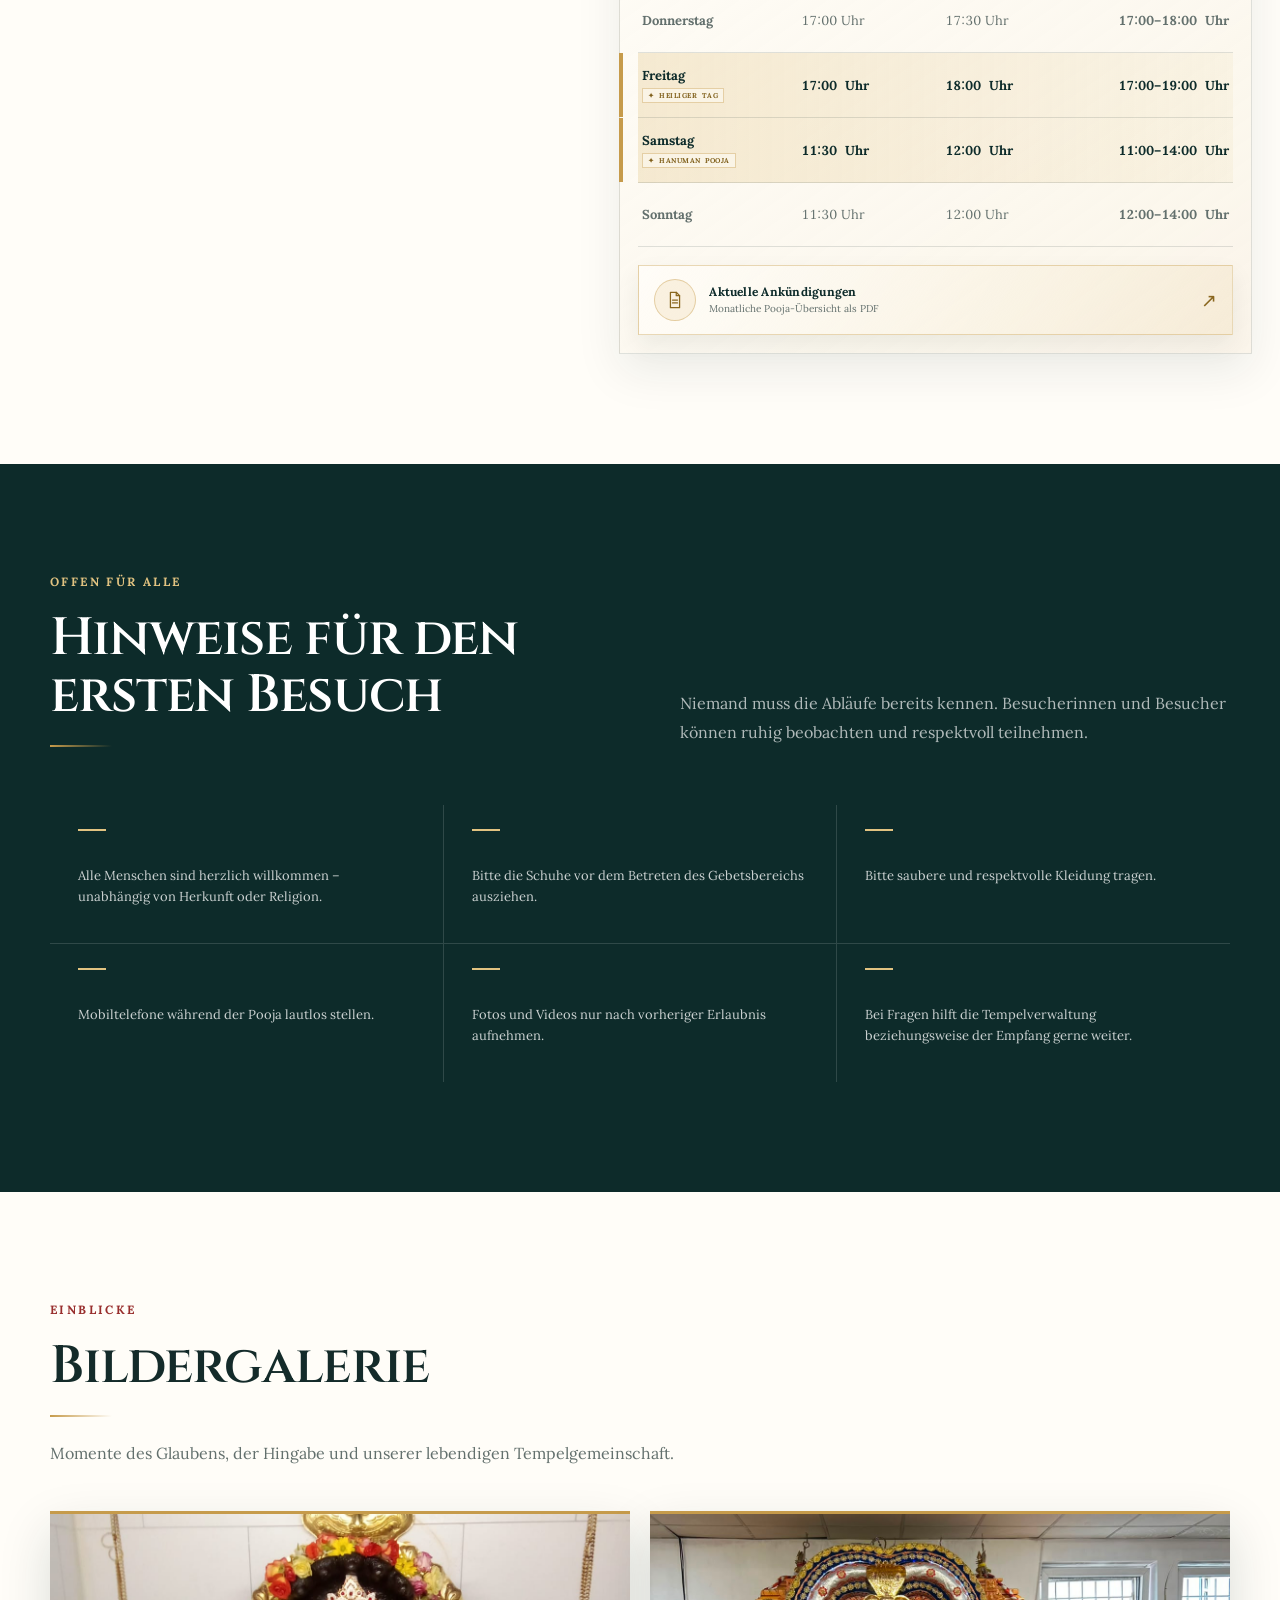
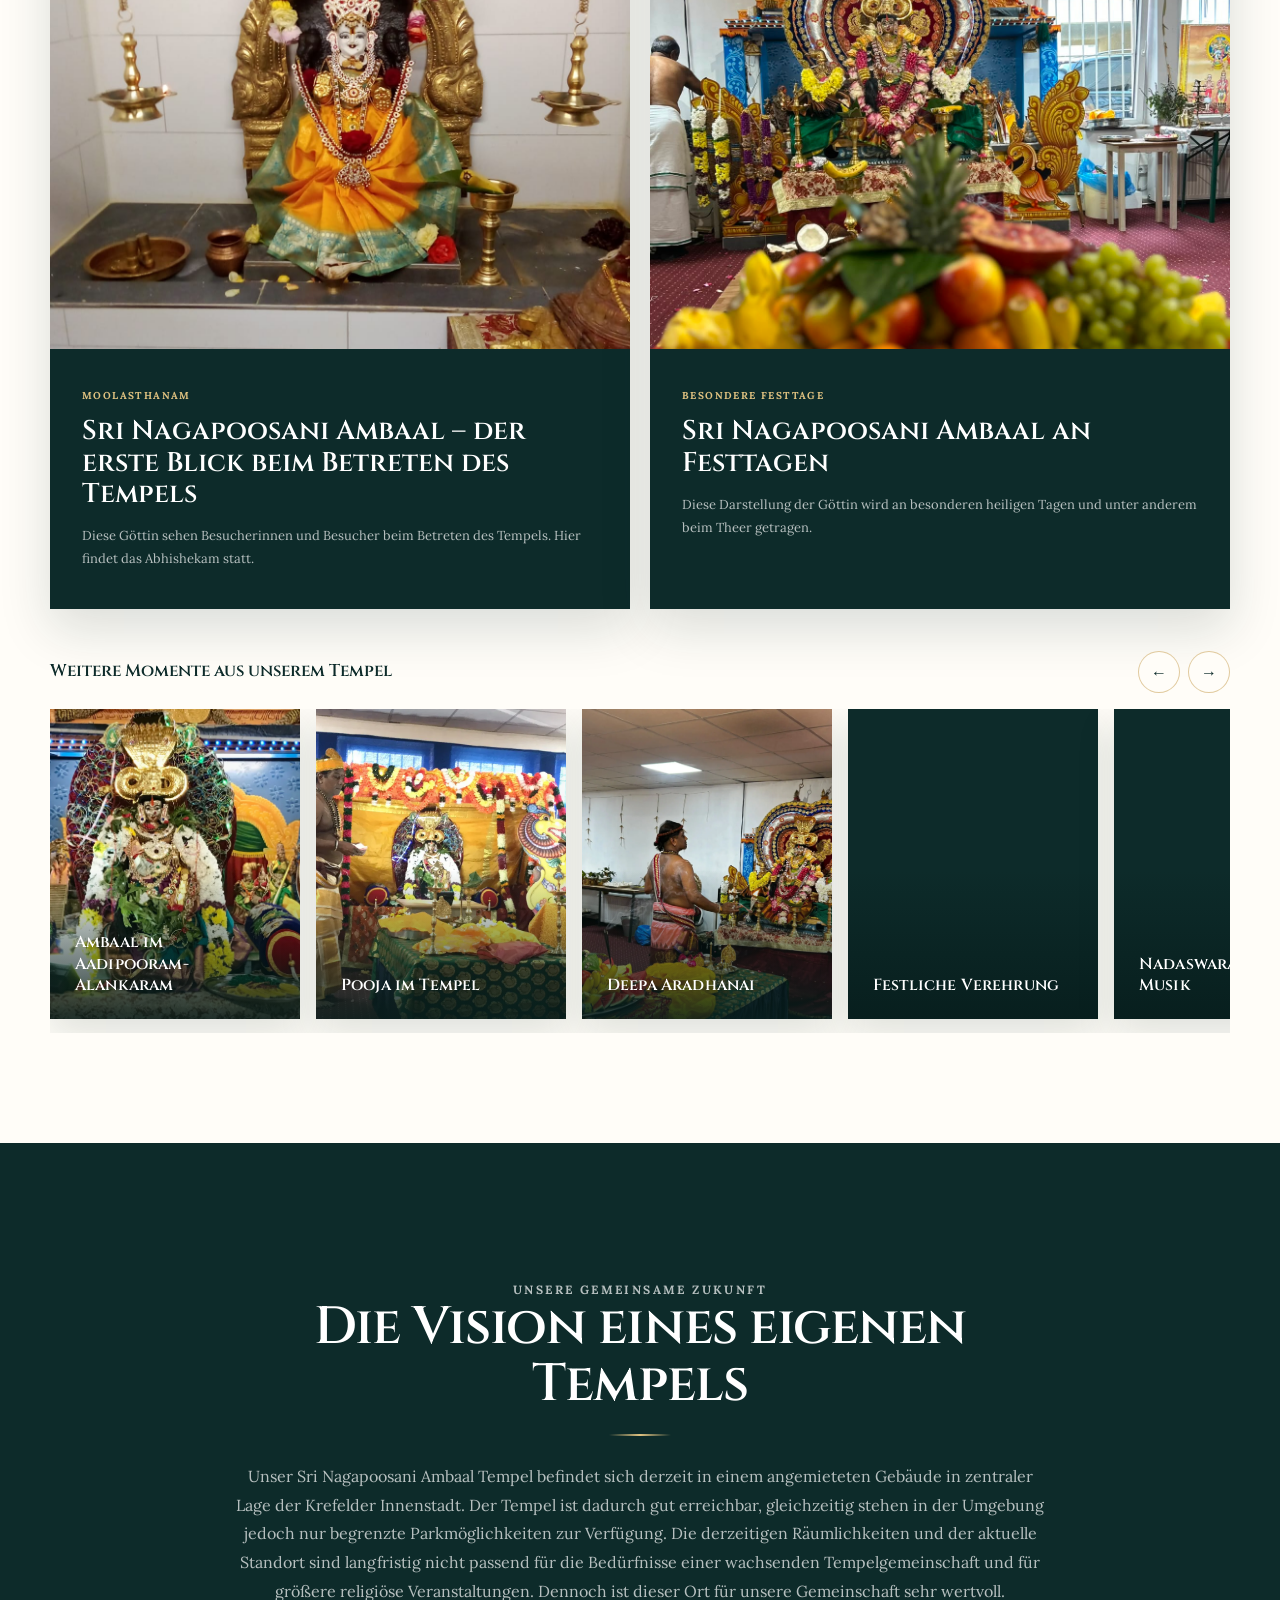
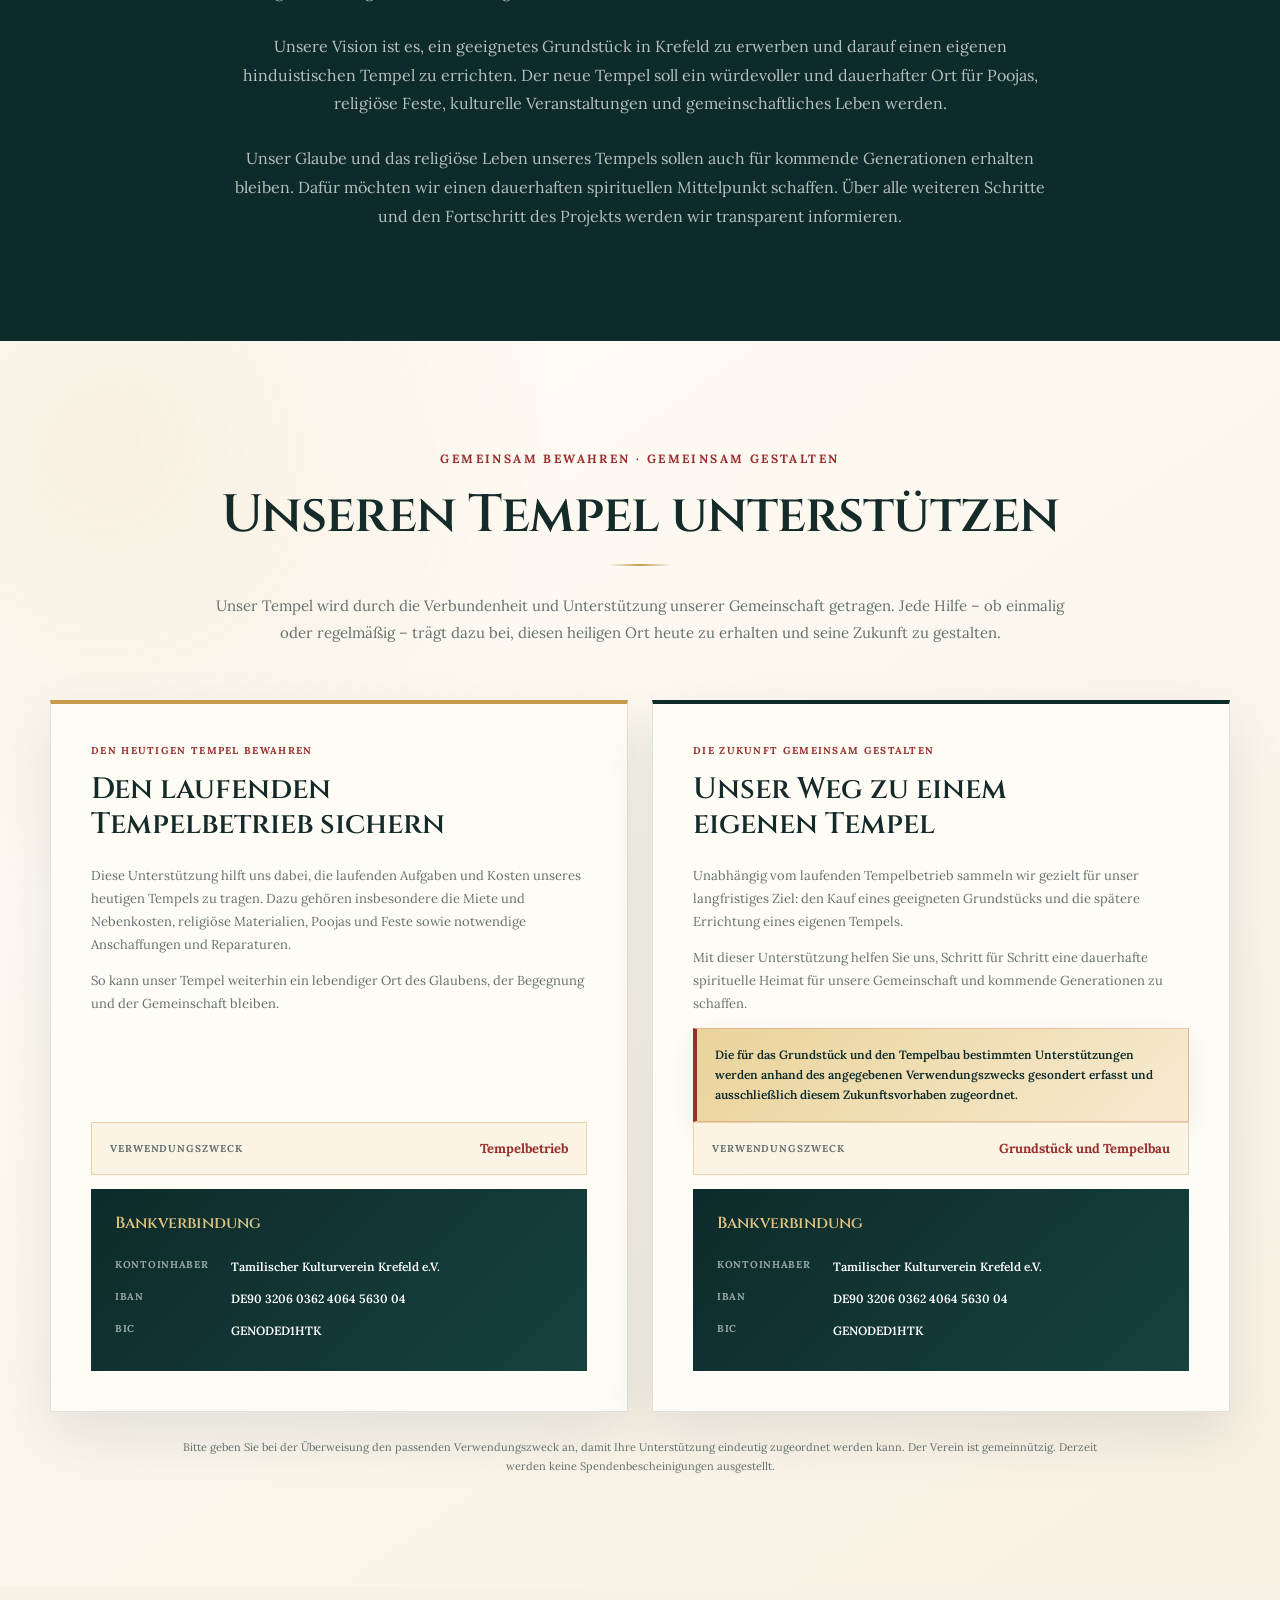
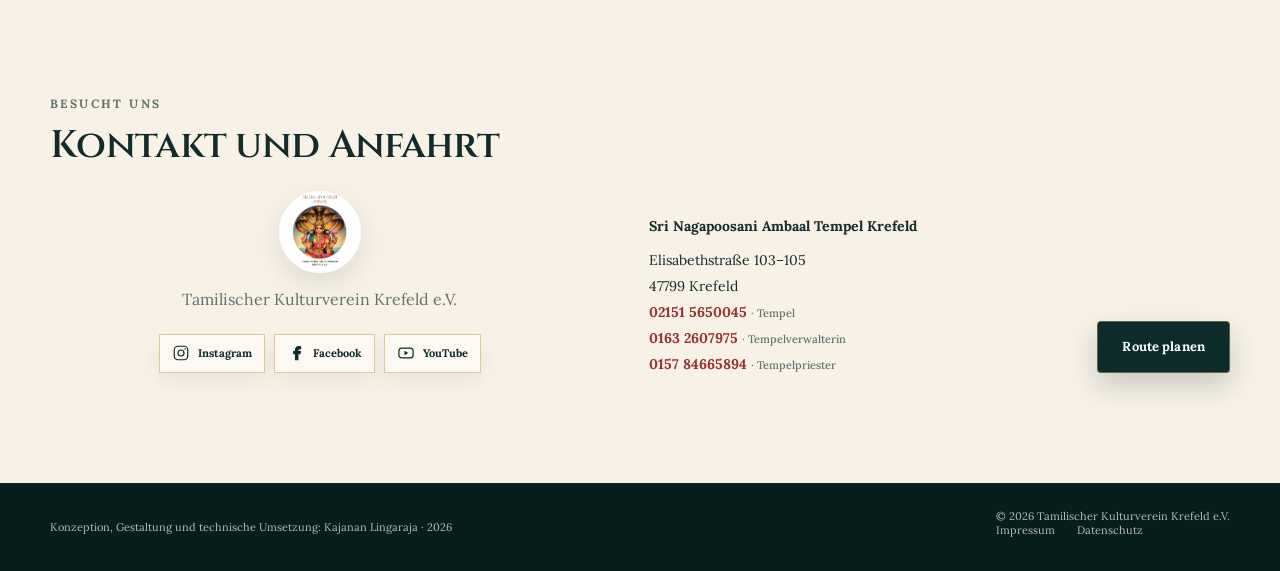
==== commit 1f18e071: "Add multilingual website creator credit to footer" ====
--- a/index.html
+++ b/index.html
@@ -493,7 +493,10 @@
     </main>
 
     <footer class="site-footer">
-      <div><span>© <span data-year></span> Tamilischer Kulturverein Krefeld e.V.</span><nav aria-label="Rechtliche Hinweise"><a href="impressum.html">Impressum</a><a href="datenschutz.html">Datenschutz</a></nav></div>
+      <div class="footer-inner">
+        <p class="footer-credit">Konzeption, Gestaltung und technische Umsetzung: Kajanan Lingaraja · 2026</p>
+        <div class="footer-meta"><span>© <span data-year></span> Tamilischer Kulturverein Krefeld e.V.</span><nav aria-label="Rechtliche Hinweise"><a href="impressum.html">Impressum</a><a href="datenschutz.html">Datenschutz</a></nav></div>
+      </div>
     </footer>
     <div class="language-note" role="status" aria-live="polite" data-language-note></div>
   </body>
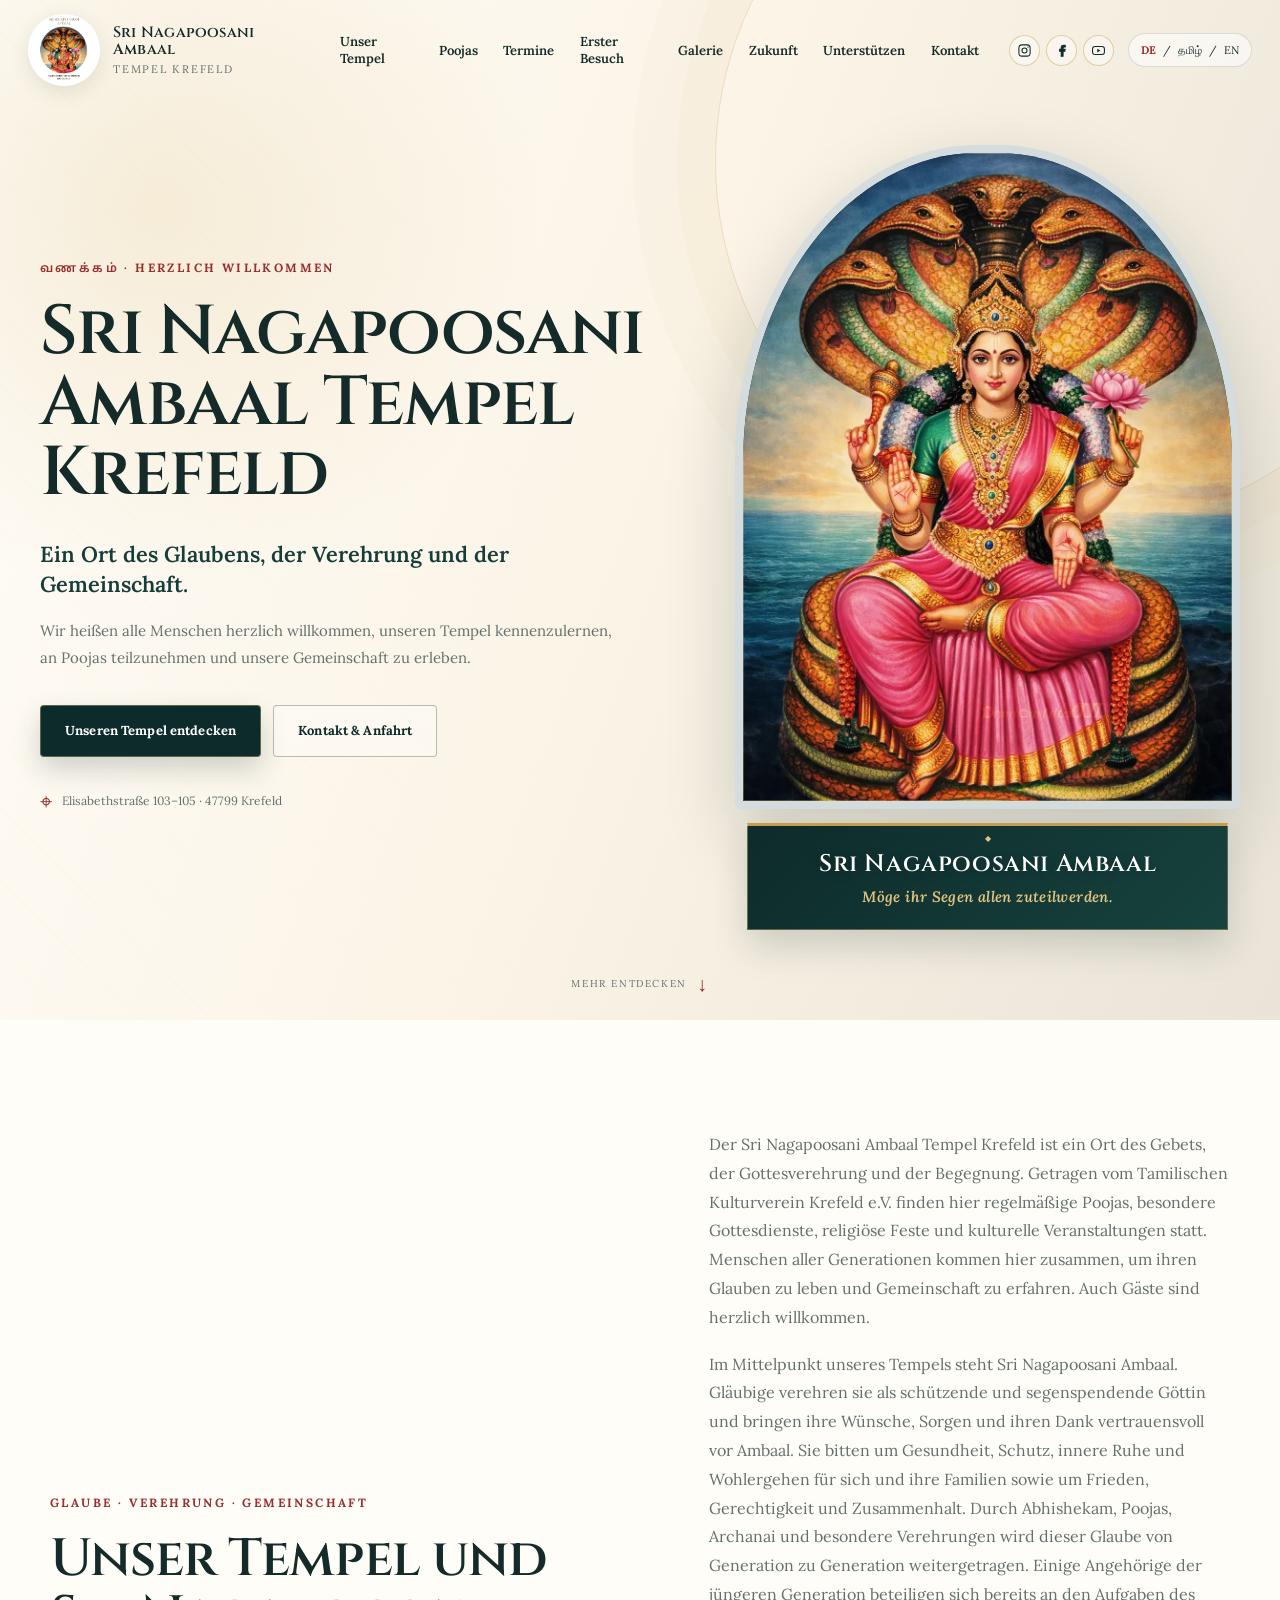
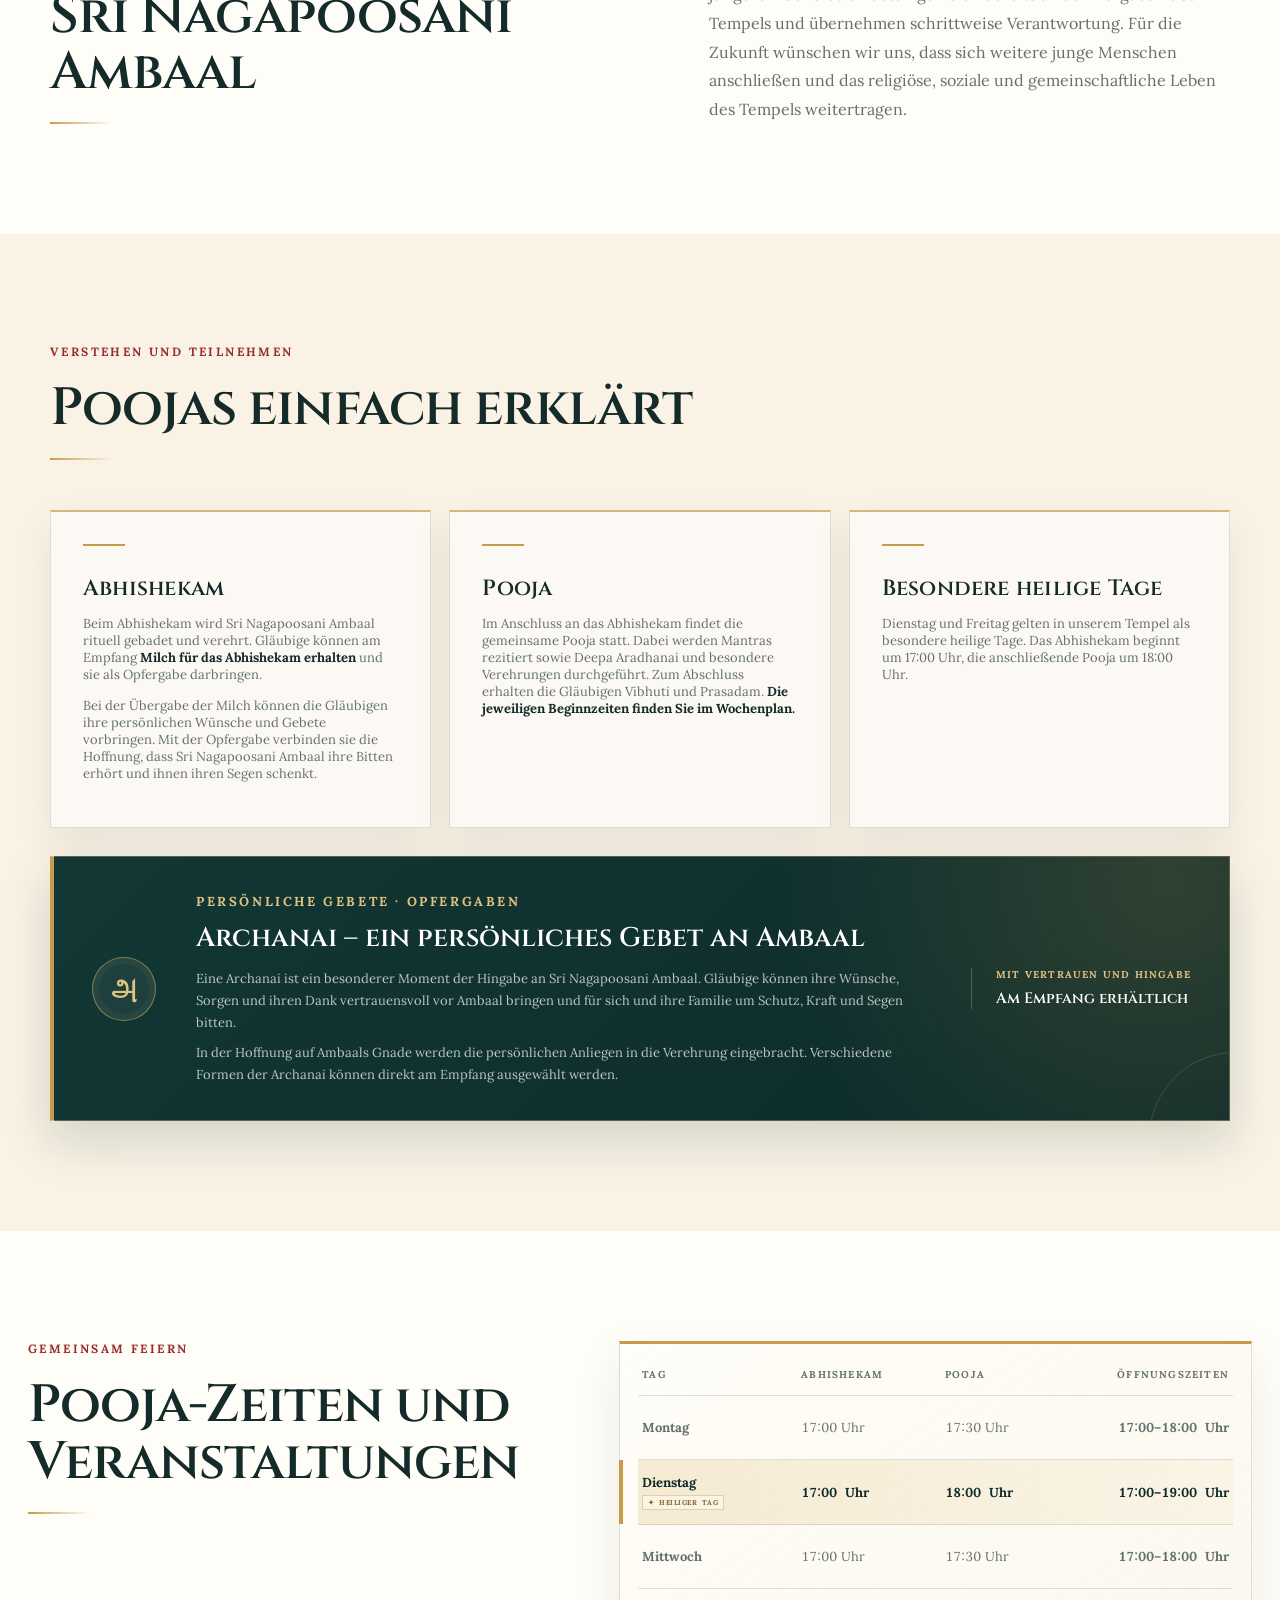
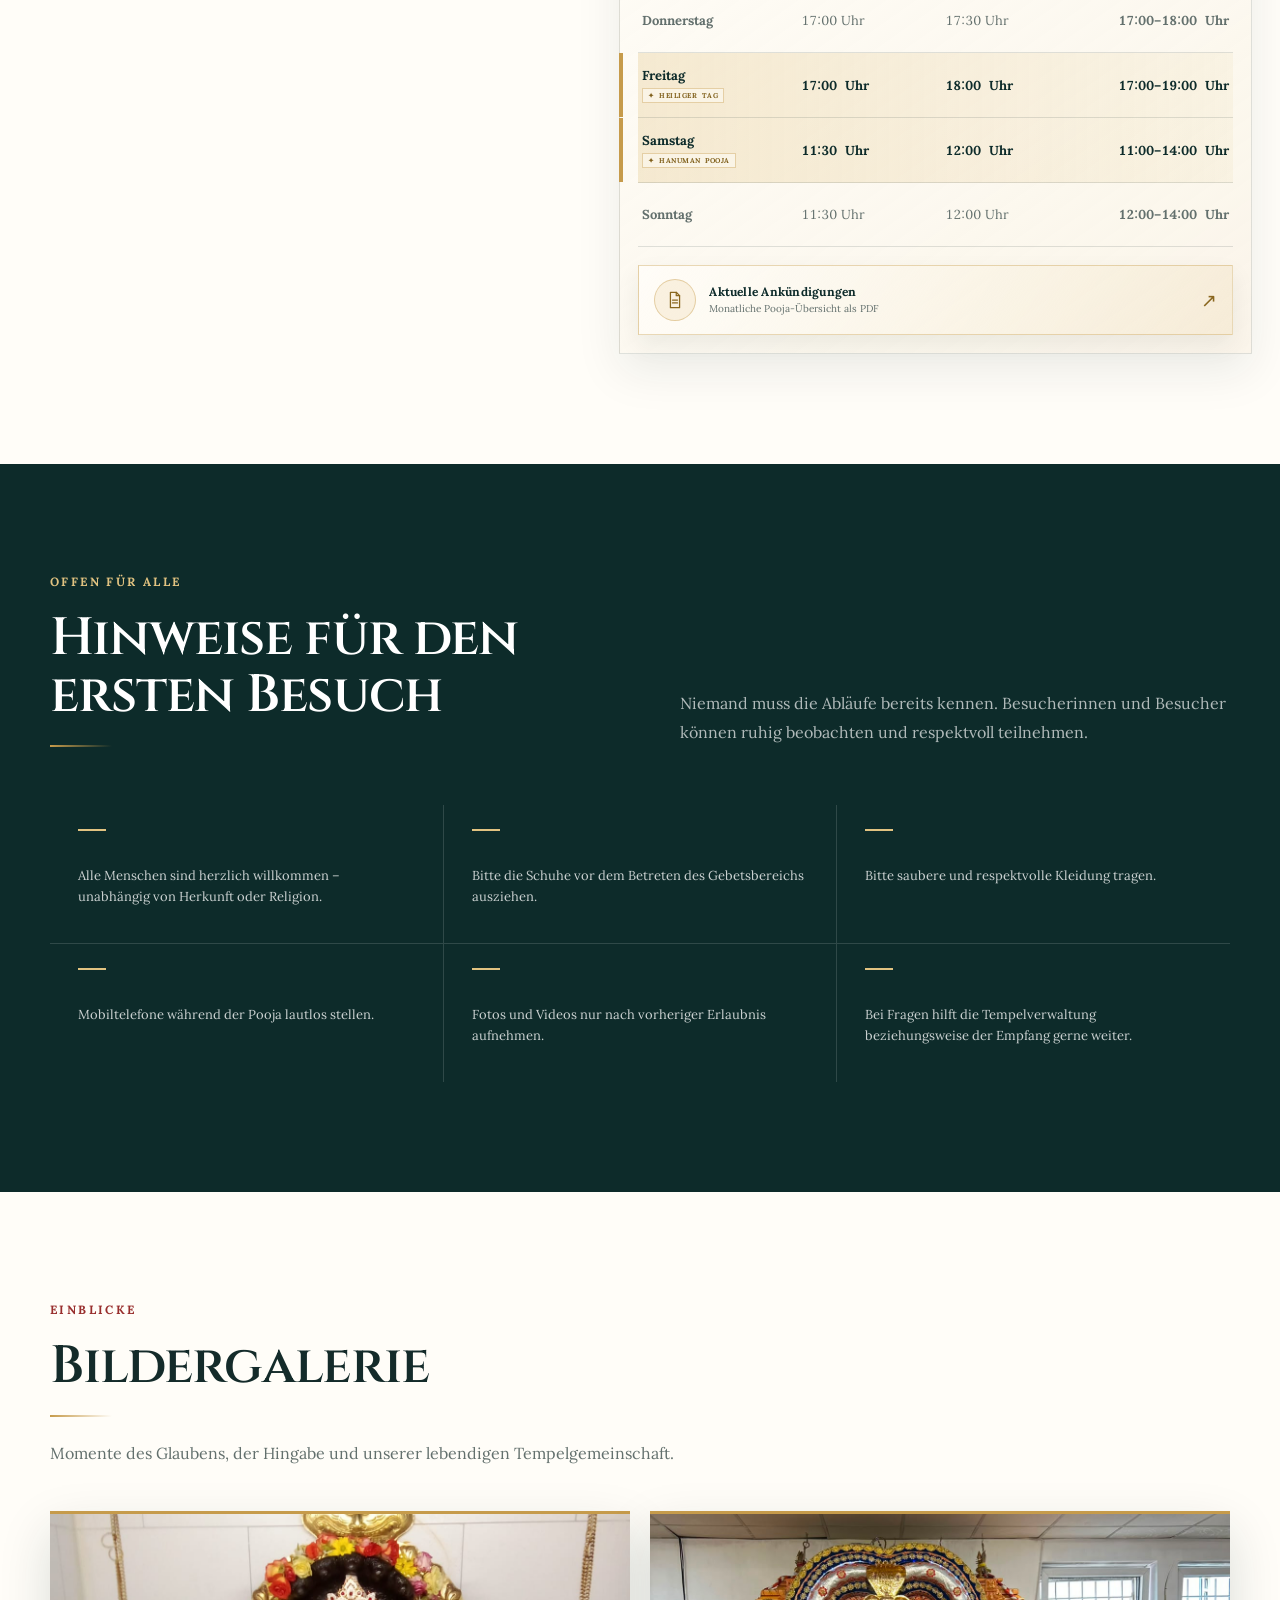
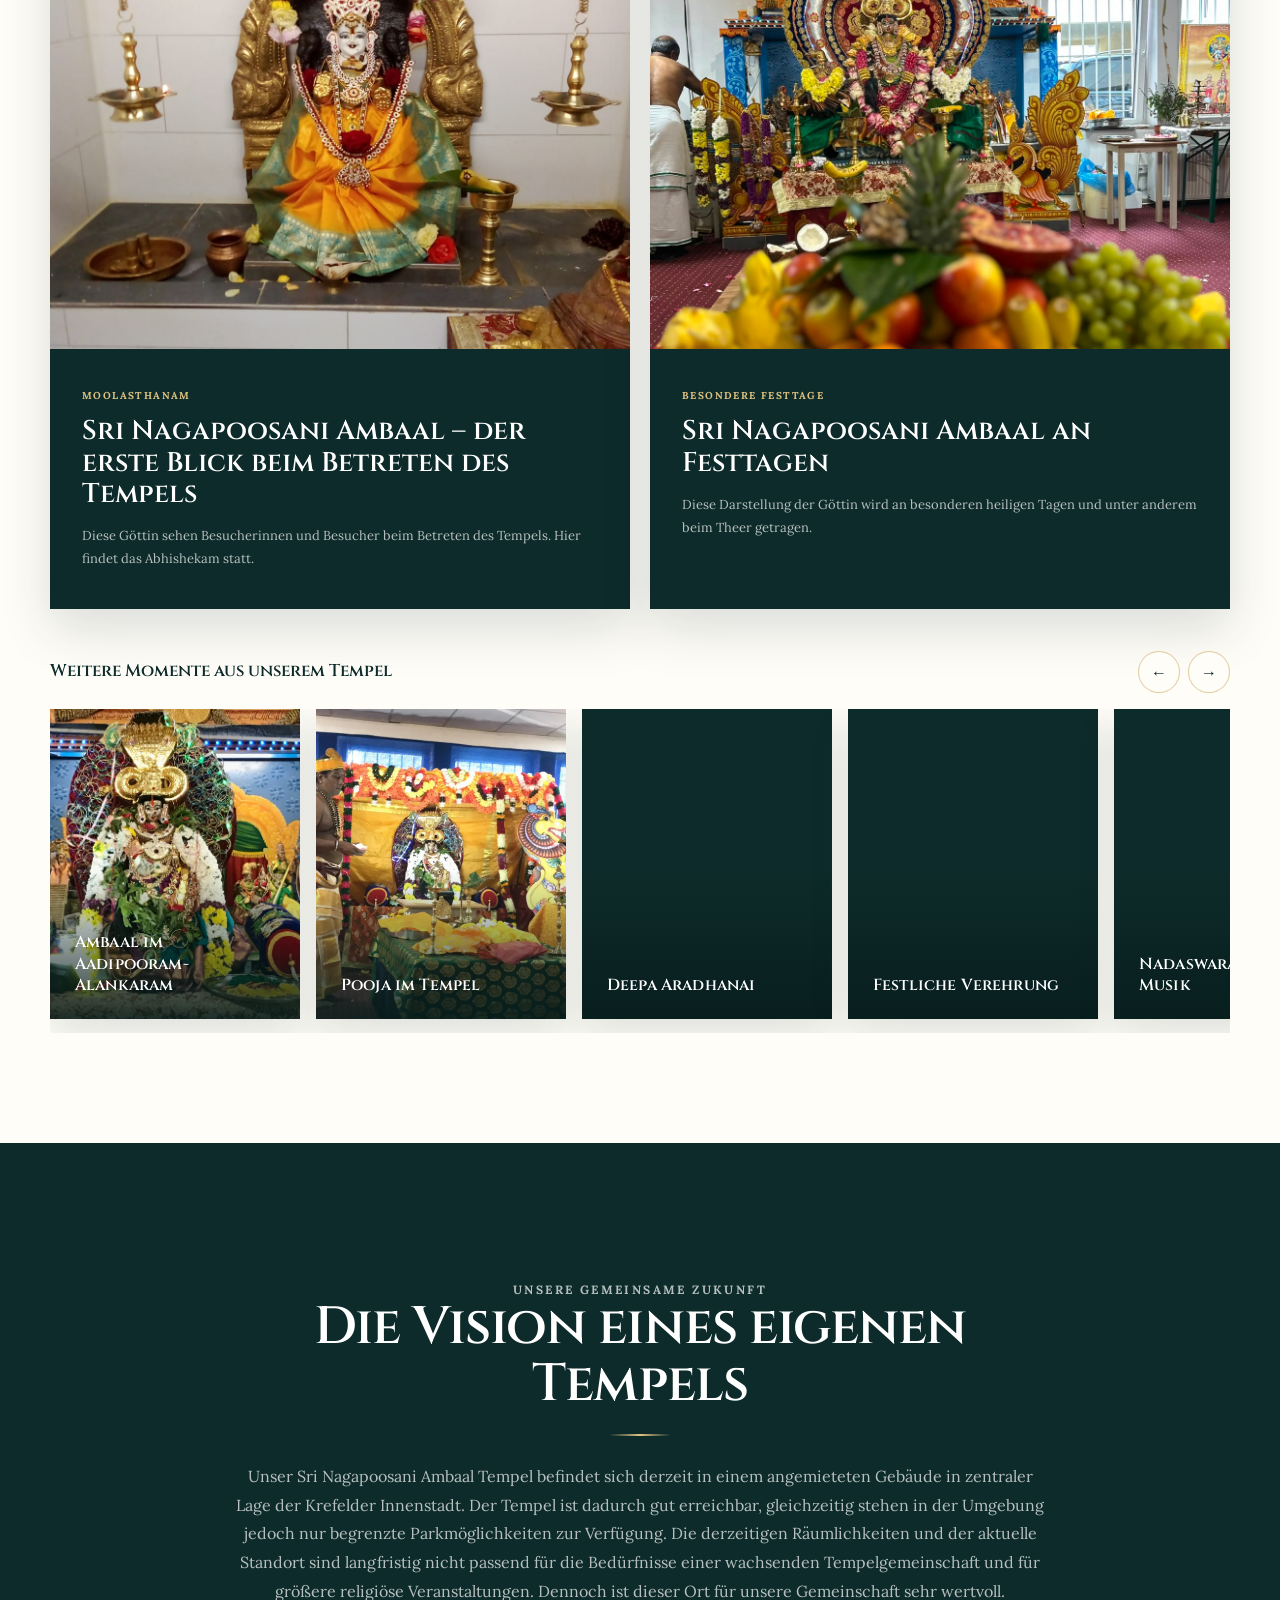
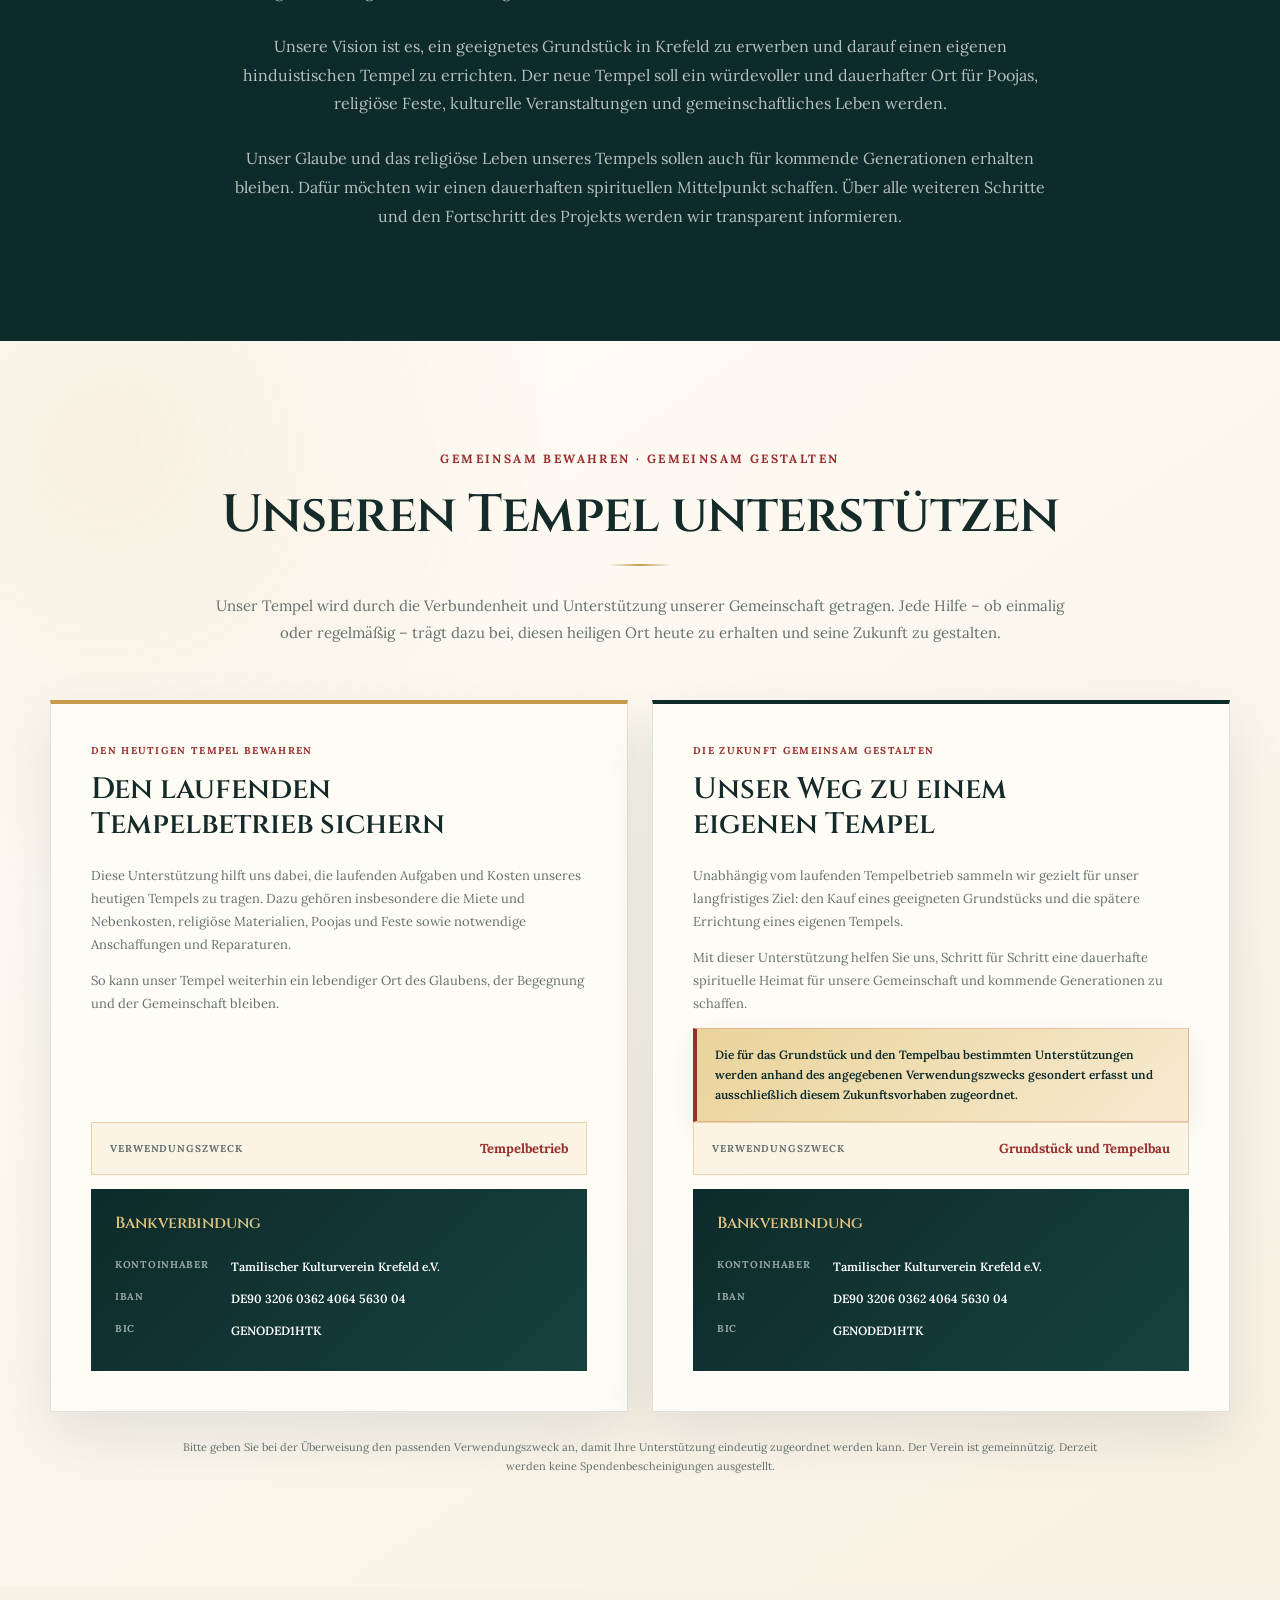
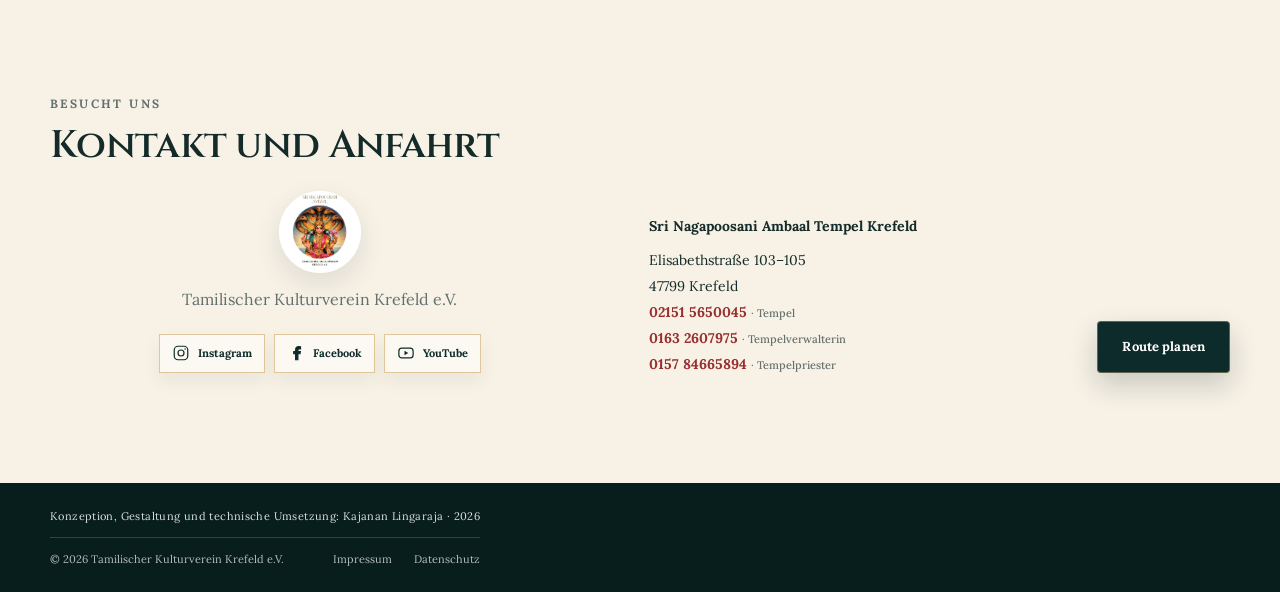
==== commit d0ae56ac: "Refresh footer style and translation assets" ====
--- a/index.html
+++ b/index.html
@@ -48,8 +48,8 @@
       }
     }
     </script>
-    <link rel="stylesheet" href="styles.css?v=20260821-8" />
-    <script src="script.js?v=20260825-1" defer></script>
+    <link rel="stylesheet" href="styles.css?v=20260915-1" />
+    <script src="script.js?v=20260915-1" defer></script>
     <style>
       .schedule-lang { display: none; }
       html:not([data-language]) .schedule-lang-de,
--- a/styles.css
+++ b/styles.css
@@ -699,6 +699,13 @@
 .site-footer { padding: 26px 0; color: rgba(255, 255, 255, 0.7); background: #081e1d; font-size: 11px; }
 .site-footer > div { width: min(1180px, calc(100% - 56px)); margin: 0 auto; display: flex; justify-content: space-between; gap: 20px; }
 .site-footer nav { display: flex; gap: 22px; }
+.site-footer > .footer-inner { display: grid; gap: 14px; }
+.footer-credit {
+  margin: 0; padding-bottom: 14px; text-align: center;
+  color: rgba(255, 255, 255, 0.86); border-bottom: 1px solid rgba(198, 155, 75, 0.28);
+  font-size: 11px; letter-spacing: 0.035em;
+}
+.footer-meta { display: flex; justify-content: space-between; align-items: center; gap: 20px; }
 .language-note {
   position: fixed; z-index: 200; right: 24px; bottom: 24px; max-width: 360px; padding: 15px 18px;
   color: white; background: var(--deep); border-left: 3px solid var(--gold); box-shadow: var(--shadow);
@@ -799,6 +806,9 @@
   .gallery-lightbox { width: calc(100vw - 28px); height: calc(100vh - 28px); }
   .gallery-lightbox figcaption { padding: 18px 72px; }
   .site-footer > div { width: calc(100% - 36px); flex-direction: column; }
+  .site-footer > .footer-inner { gap: 12px; }
+  .footer-credit { padding-bottom: 12px; line-height: 1.65; }
+  .footer-meta { flex-direction: column; gap: 12px; text-align: center; }
   .legal-header { width: calc(100% - 36px); }
   .legal-header .brand-name { display: flex; }
   .legal-main { width: calc(100% - 36px); padding: 60px 0 80px; }
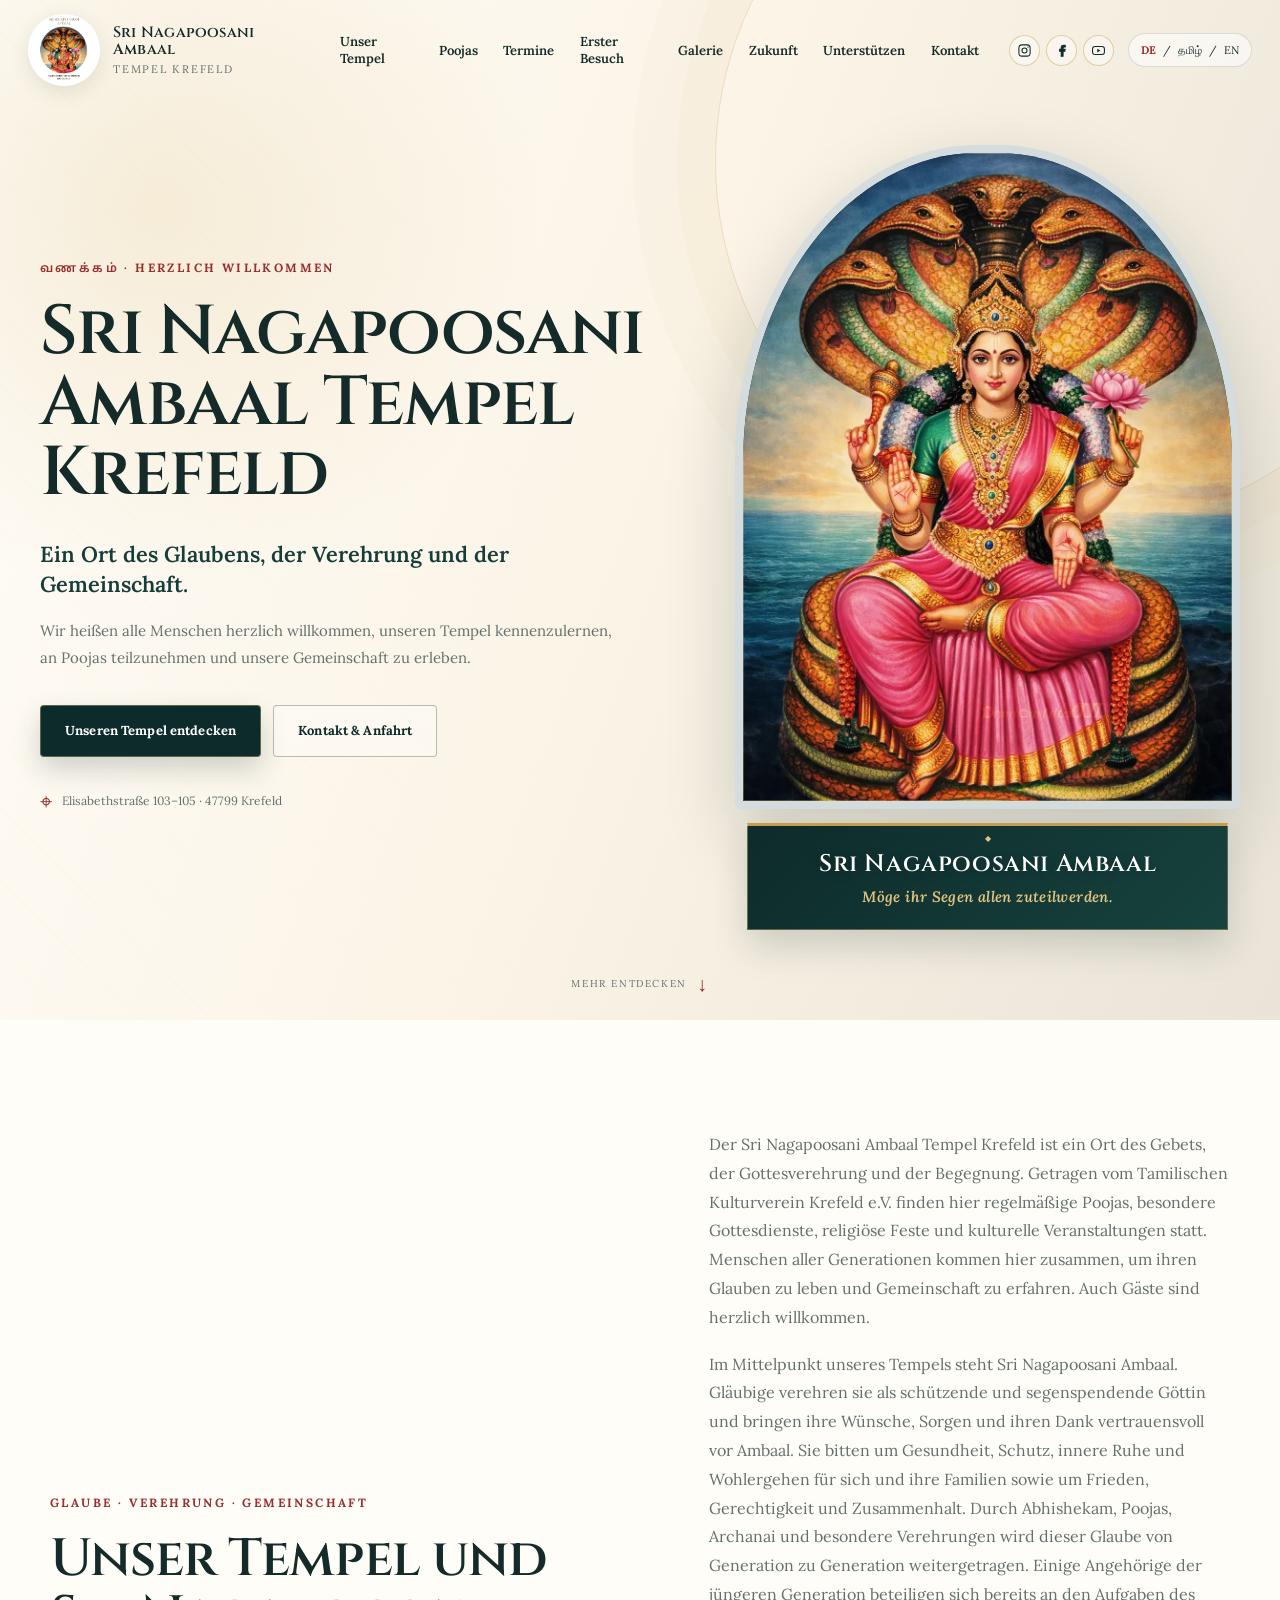
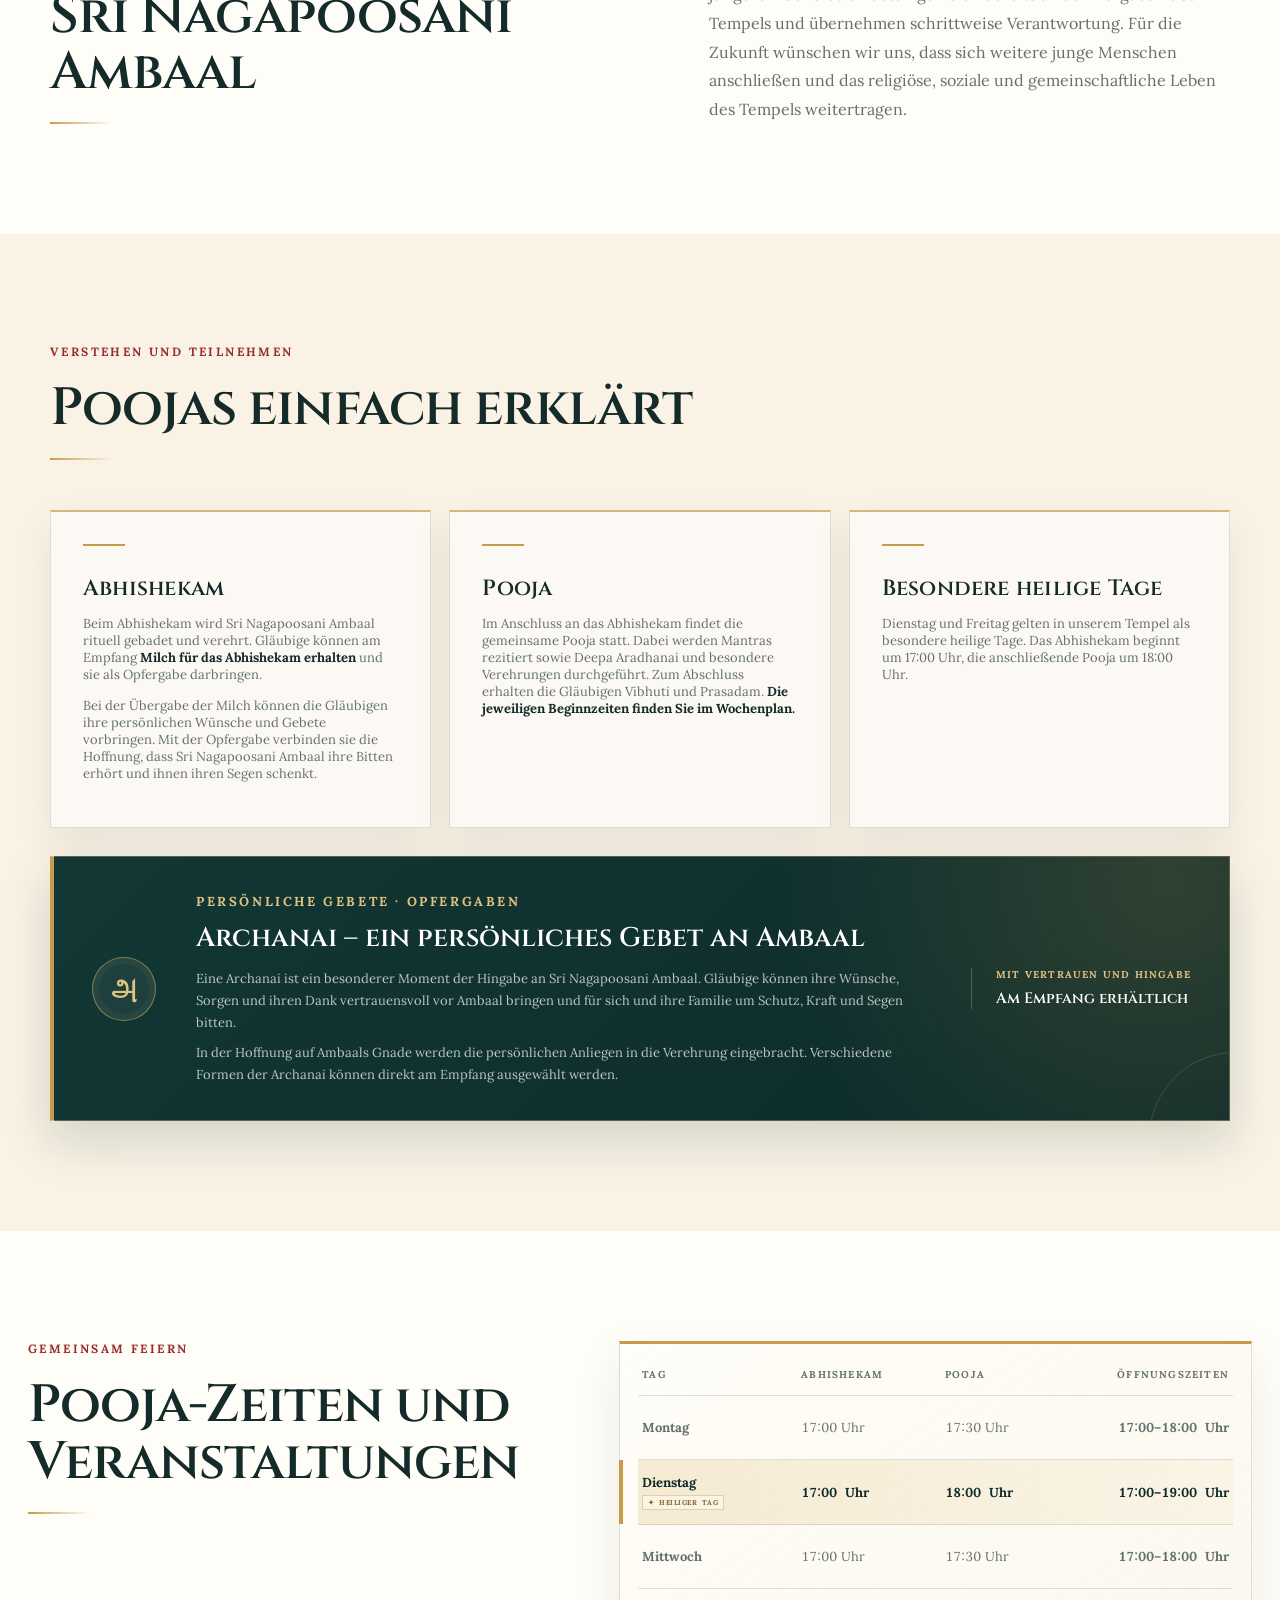
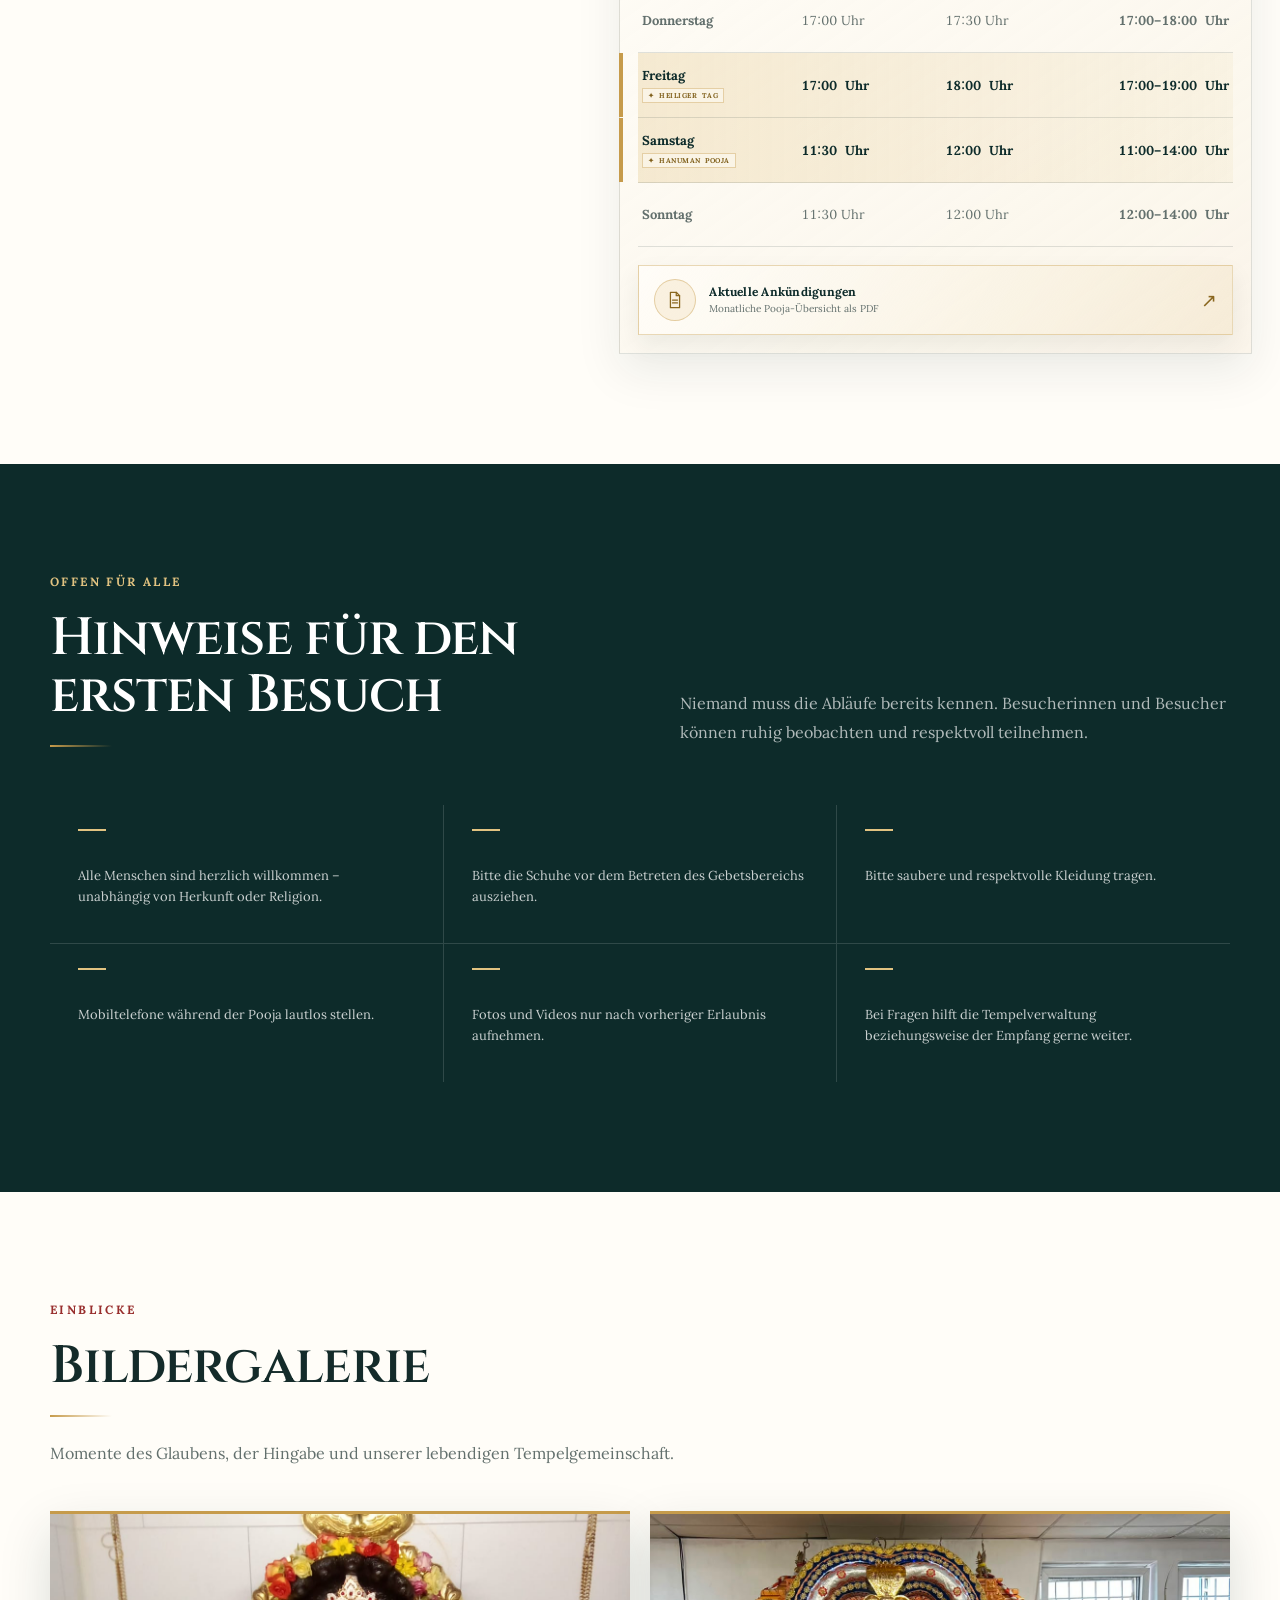
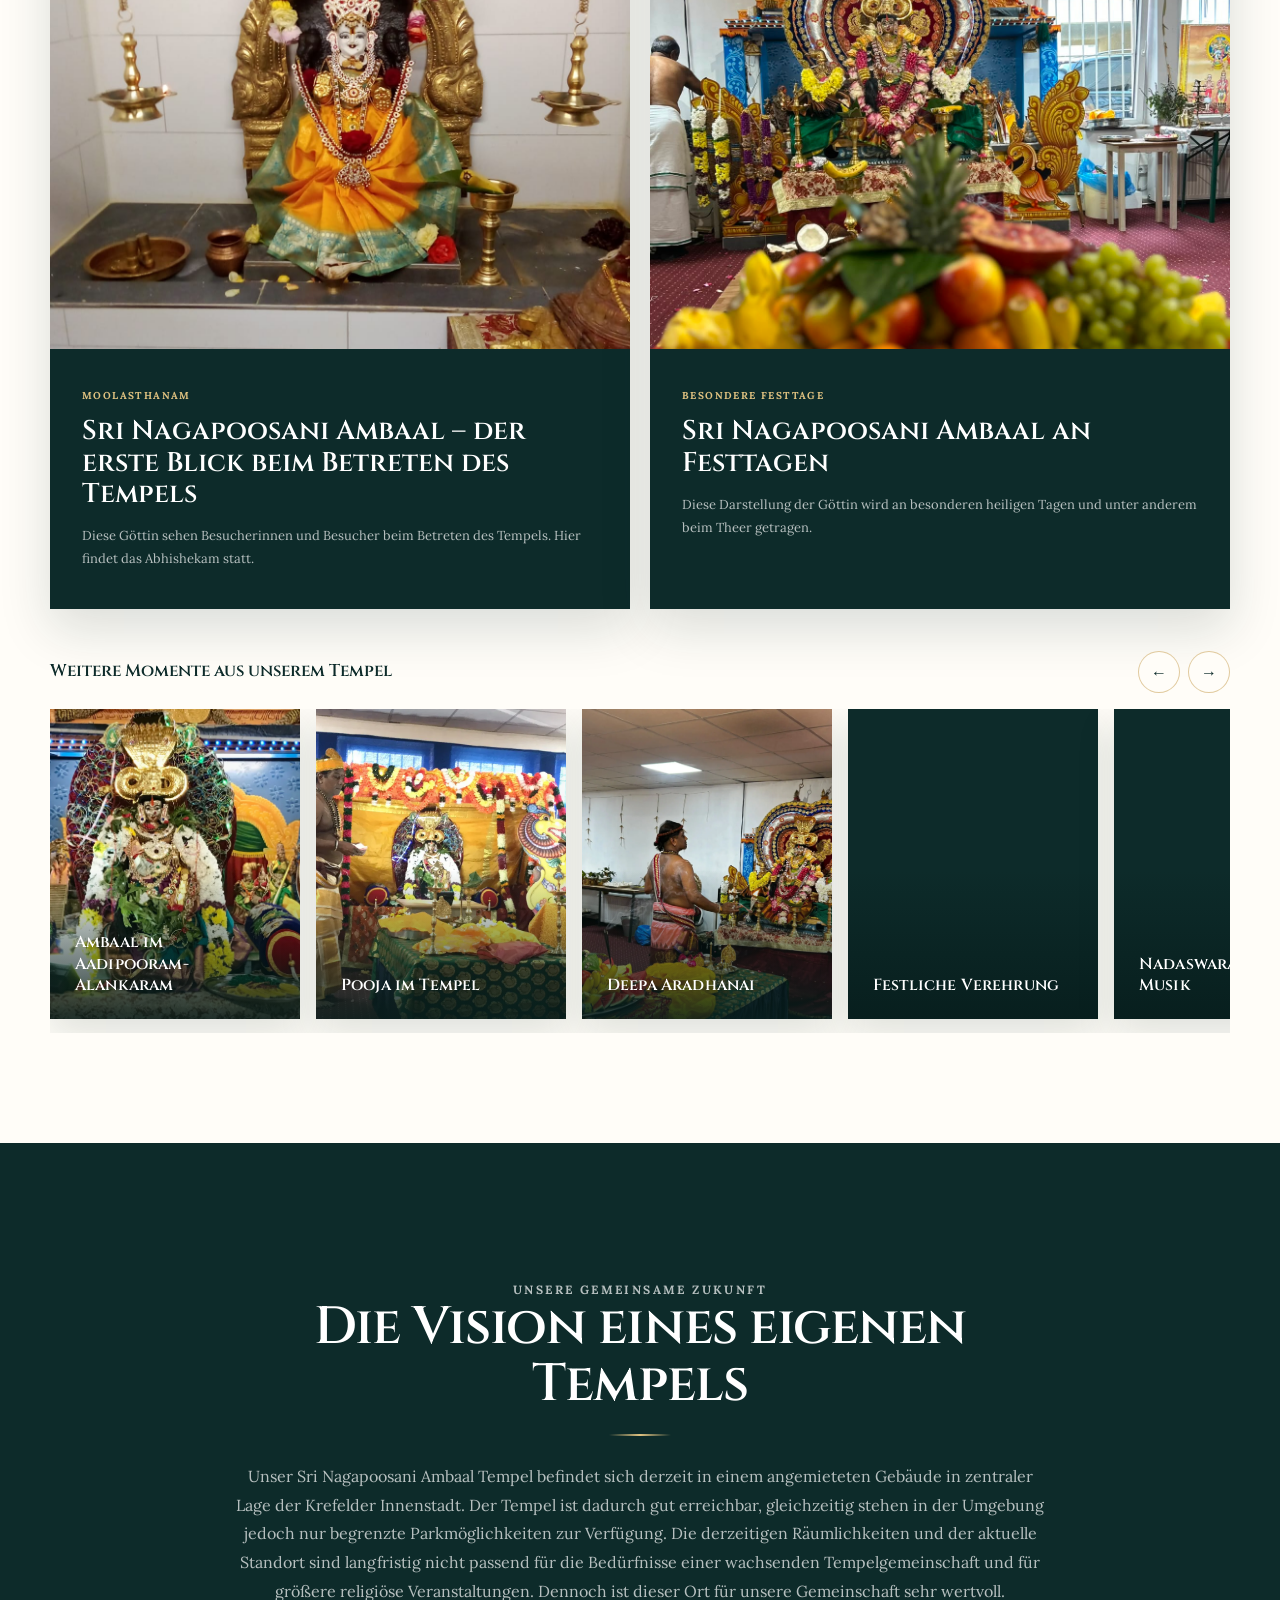
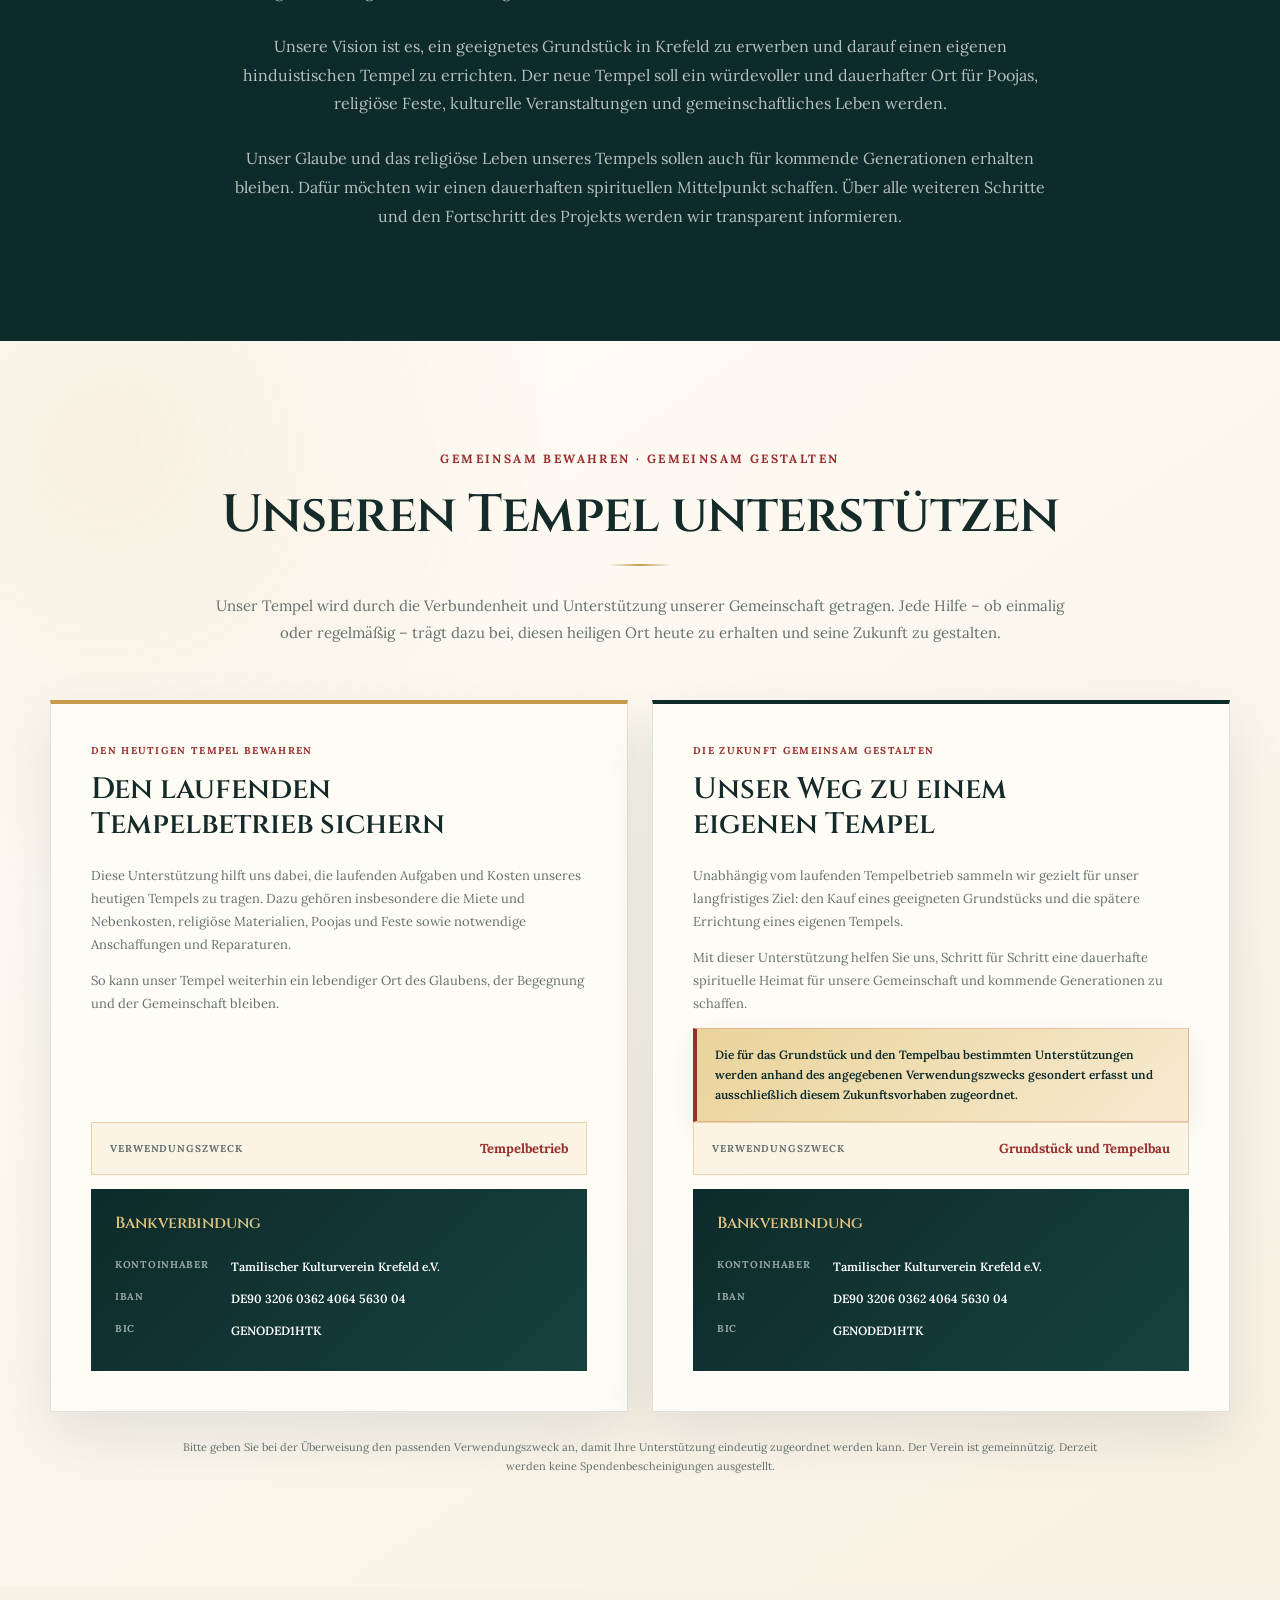
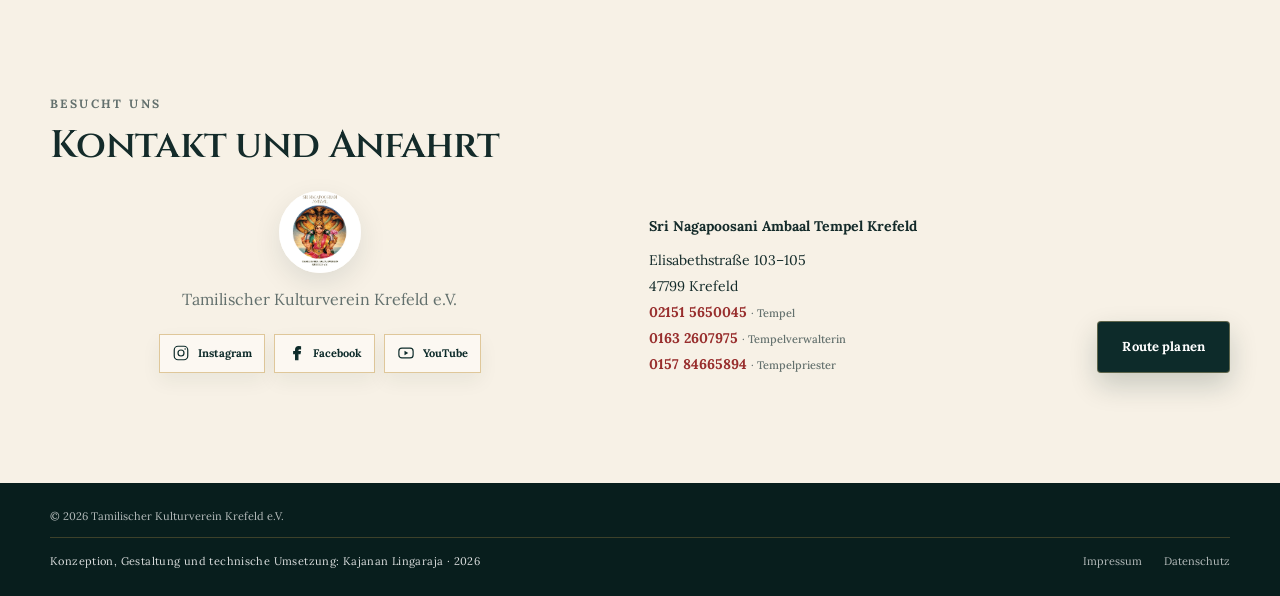
==== commit 128968ba: "Refresh stylesheet cache for responsive footer alignment" ====
--- a/index.html
+++ b/index.html
@@ -48,7 +48,7 @@
       }
     }
     </script>
-    <link rel="stylesheet" href="styles.css?v=20260915-1" />
+    <link rel="stylesheet" href="styles.css?v=20260915-2" />
     <script src="script.js?v=20260915-1" defer></script>
     <style>
       .schedule-lang { display: none; }
--- a/styles.css
+++ b/styles.css
@@ -699,13 +699,22 @@
 .site-footer { padding: 26px 0; color: rgba(255, 255, 255, 0.7); background: #081e1d; font-size: 11px; }
 .site-footer > div { width: min(1180px, calc(100% - 56px)); margin: 0 auto; display: flex; justify-content: space-between; gap: 20px; }
 .site-footer nav { display: flex; gap: 22px; }
-.site-footer > .footer-inner { display: grid; gap: 14px; }
+.site-footer > .footer-inner {
+  display: grid; grid-template-columns: minmax(0, 1fr) auto;
+  align-items: center; gap: 14px 32px;
+}
 .footer-credit {
-  margin: 0; padding-bottom: 14px; text-align: center;
-  color: rgba(255, 255, 255, 0.86); border-bottom: 1px solid rgba(198, 155, 75, 0.28);
+  grid-column: 1; grid-row: 2;
+  margin: 0; text-align: left; line-height: 1.65;
+  color: rgba(255, 255, 255, 0.86);
   font-size: 11px; letter-spacing: 0.035em;
 }
-.footer-meta { display: flex; justify-content: space-between; align-items: center; gap: 20px; }
+.footer-meta { display: contents; }
+.footer-meta > span {
+  grid-column: 1 / -1; grid-row: 1;
+  padding-bottom: 14px; border-bottom: 1px solid rgba(198, 155, 75, 0.28);
+}
+.footer-meta > nav { grid-column: 2; grid-row: 2; justify-self: end; }
 .language-note {
   position: fixed; z-index: 200; right: 24px; bottom: 24px; max-width: 360px; padding: 15px 18px;
   color: white; background: var(--deep); border-left: 3px solid var(--gold); box-shadow: var(--shadow);
@@ -806,9 +815,10 @@
   .gallery-lightbox { width: calc(100vw - 28px); height: calc(100vh - 28px); }
   .gallery-lightbox figcaption { padding: 18px 72px; }
   .site-footer > div { width: calc(100% - 36px); flex-direction: column; }
-  .site-footer > .footer-inner { gap: 12px; }
-  .footer-credit { padding-bottom: 12px; line-height: 1.65; }
-  .footer-meta { flex-direction: column; gap: 12px; text-align: center; }
+  .site-footer > .footer-inner { grid-template-columns: minmax(0, 1fr); gap: 12px; text-align: center; }
+  .footer-credit { grid-column: 1; grid-row: 2; text-align: center; }
+  .footer-meta > span { grid-column: 1; grid-row: 1; padding-bottom: 12px; }
+  .footer-meta > nav { grid-column: 1; grid-row: 3; justify-self: center; }
   .legal-header { width: calc(100% - 36px); }
   .legal-header .brand-name { display: flex; }
   .legal-main { width: calc(100% - 36px); padding: 60px 0 80px; }
